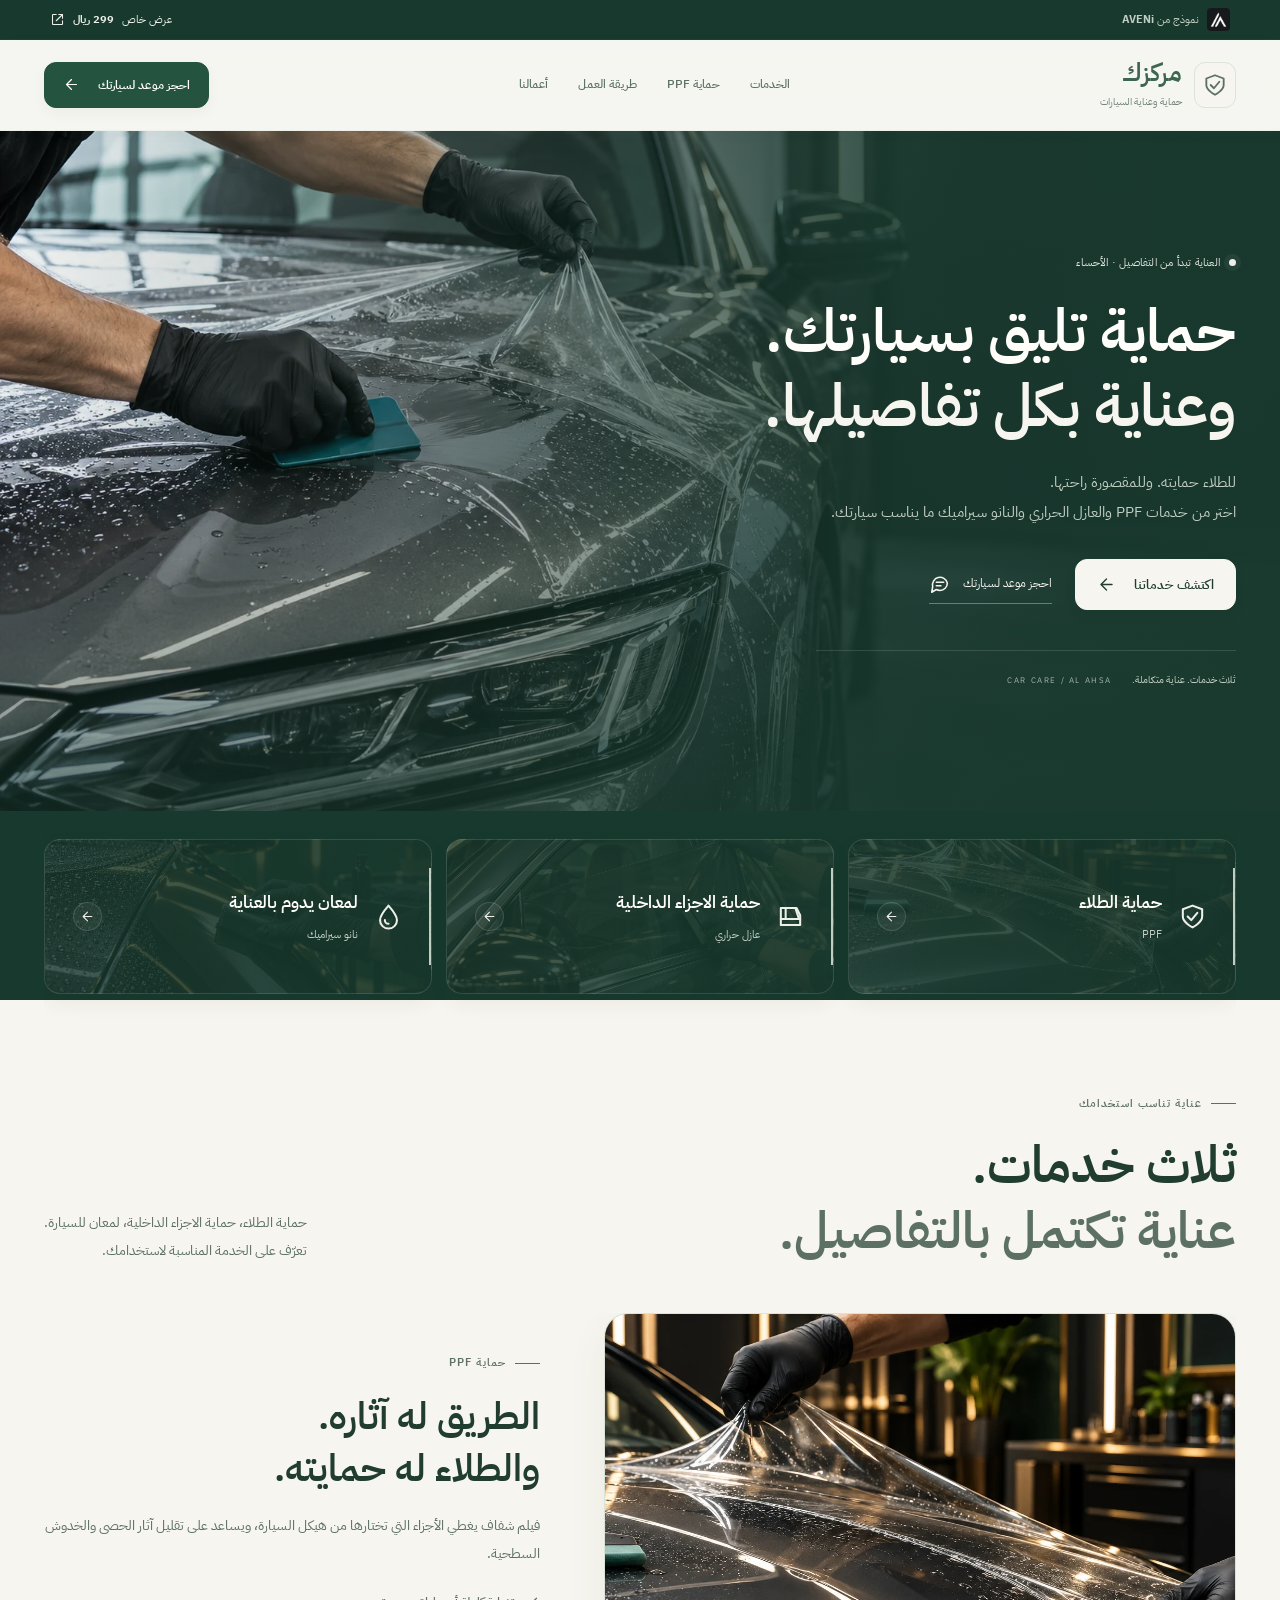
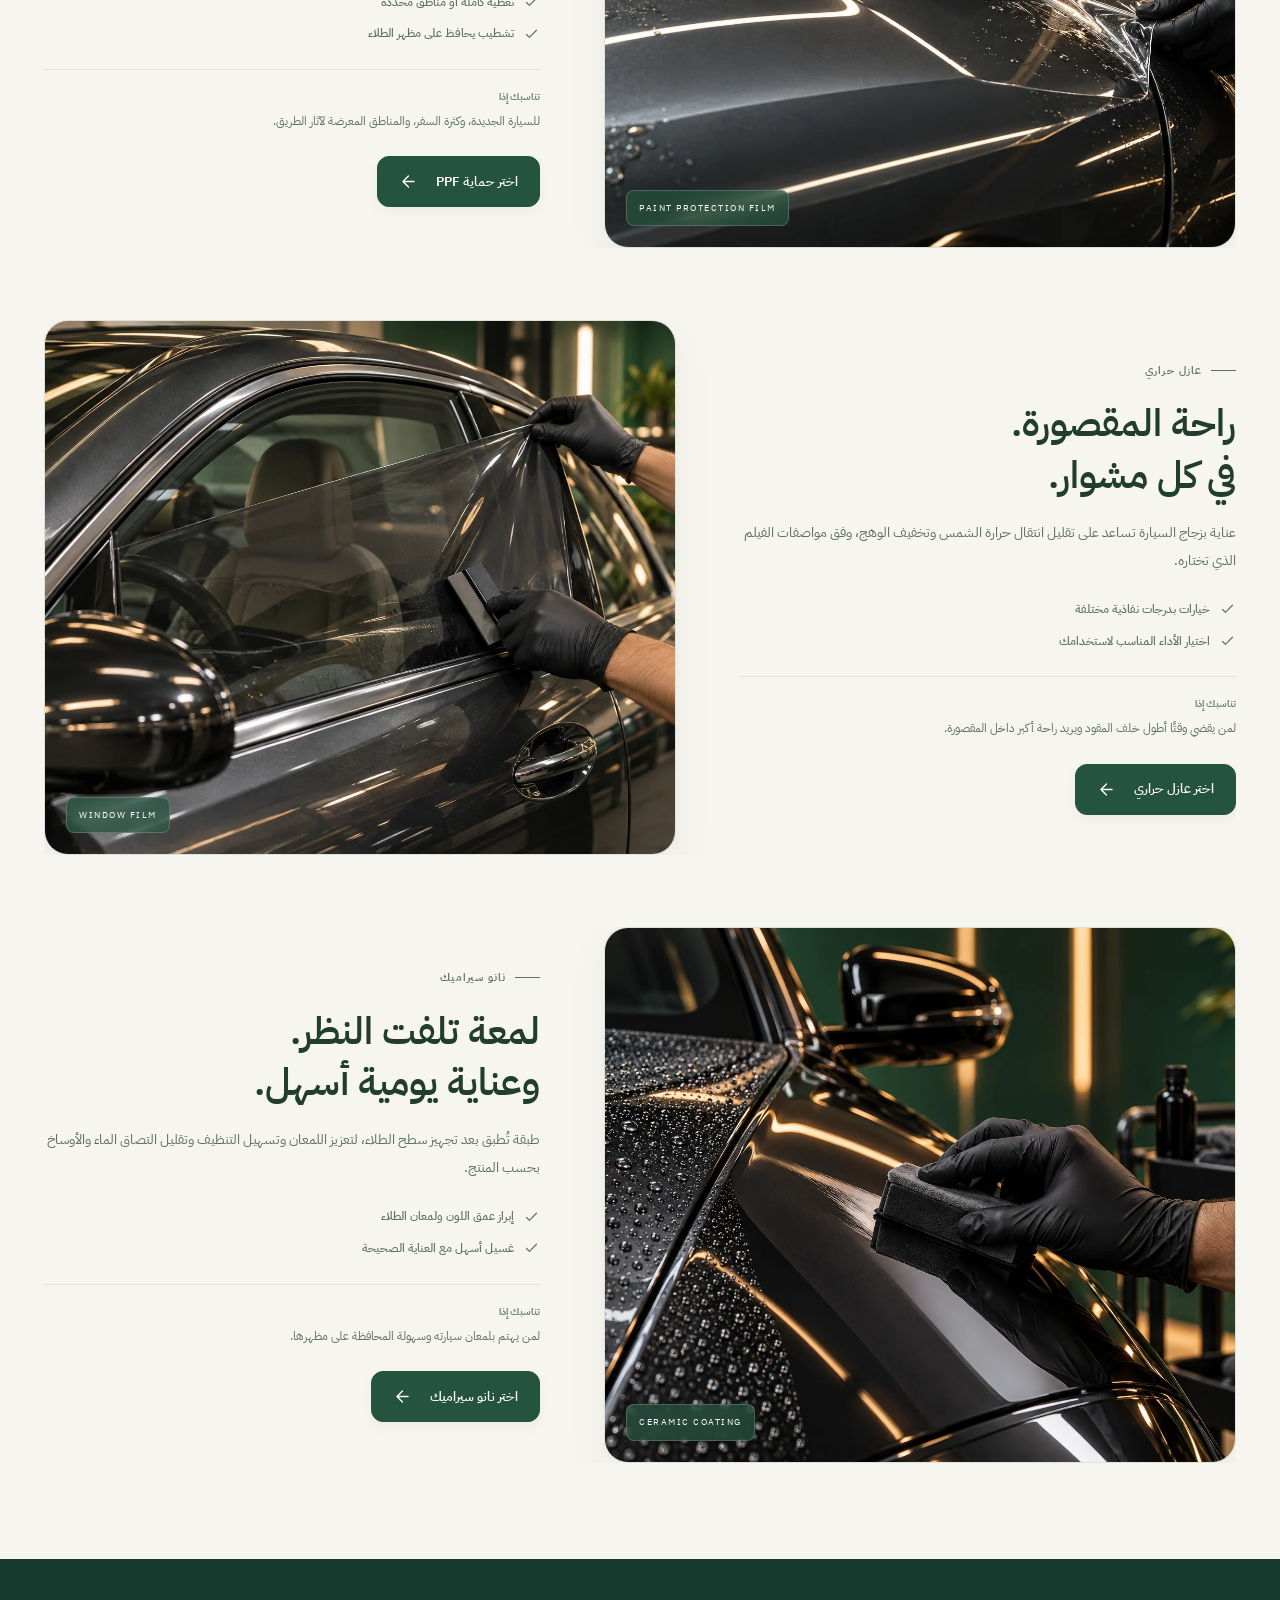
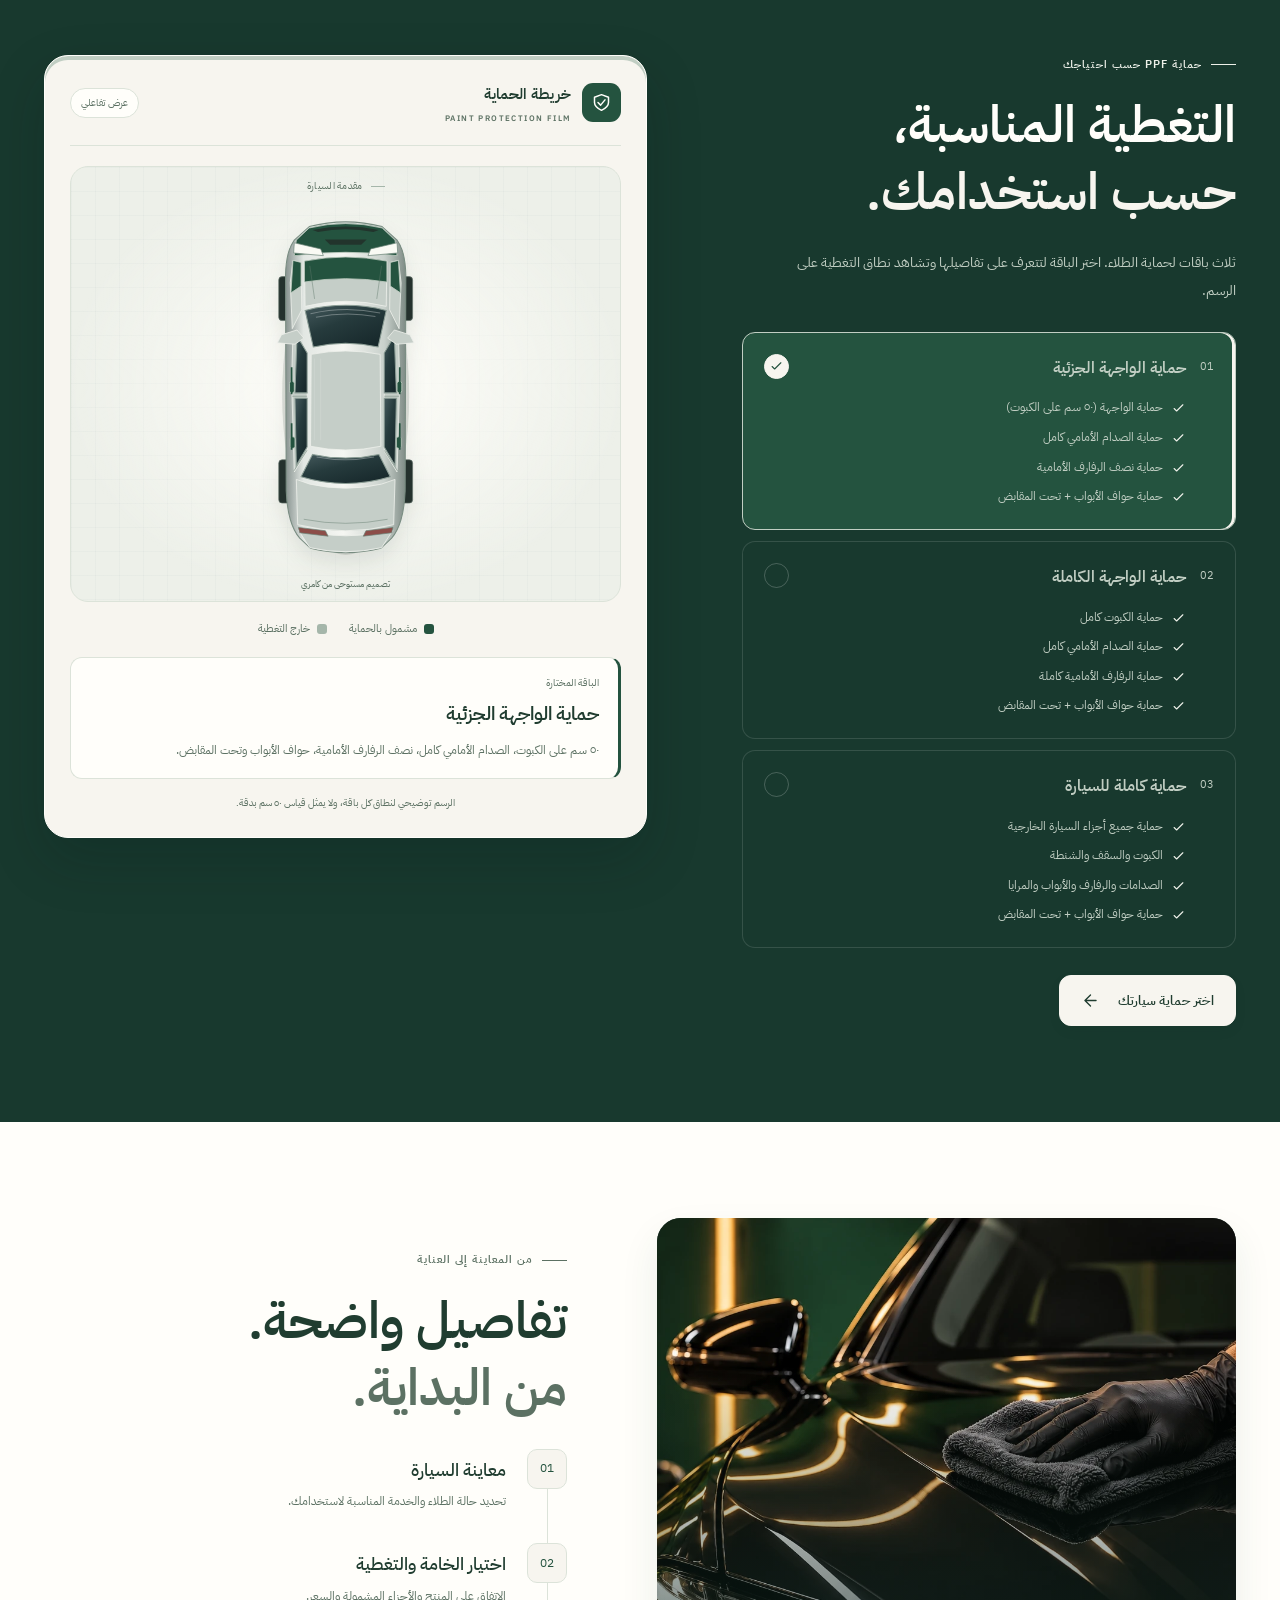
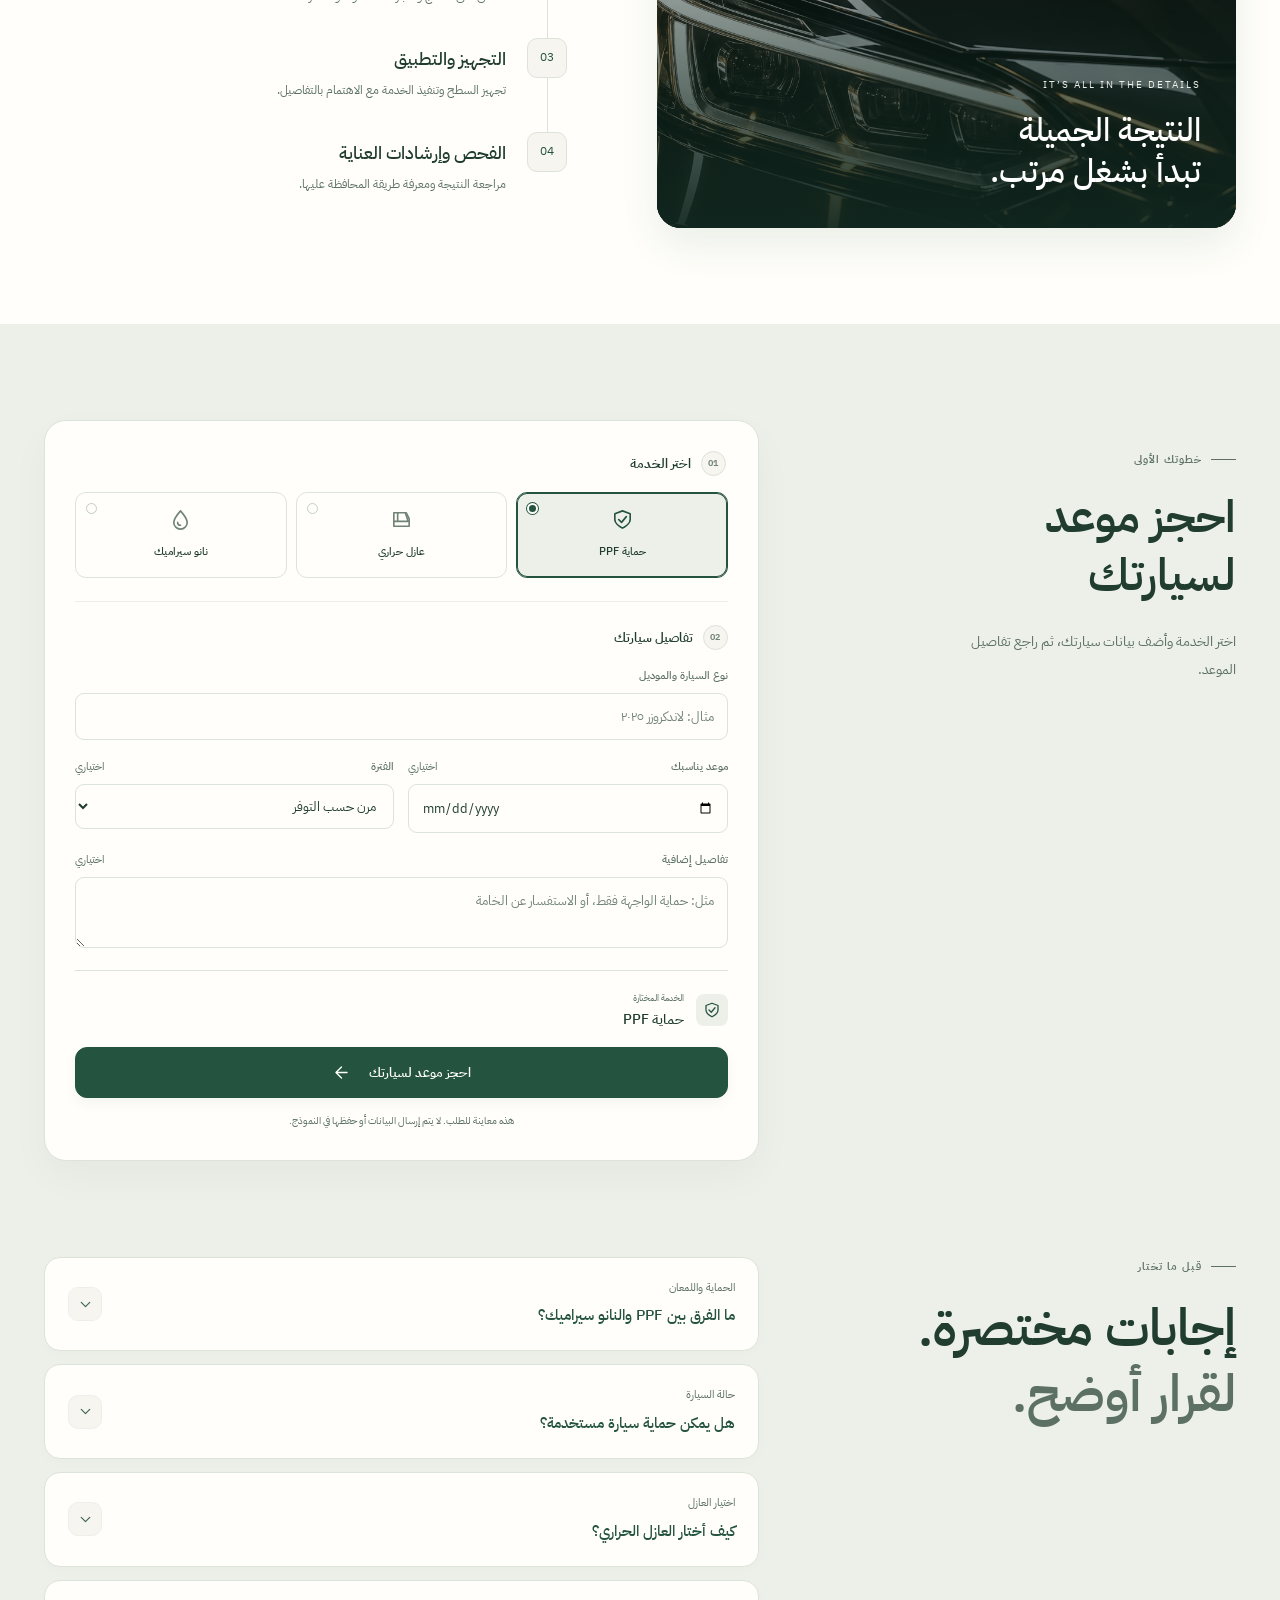
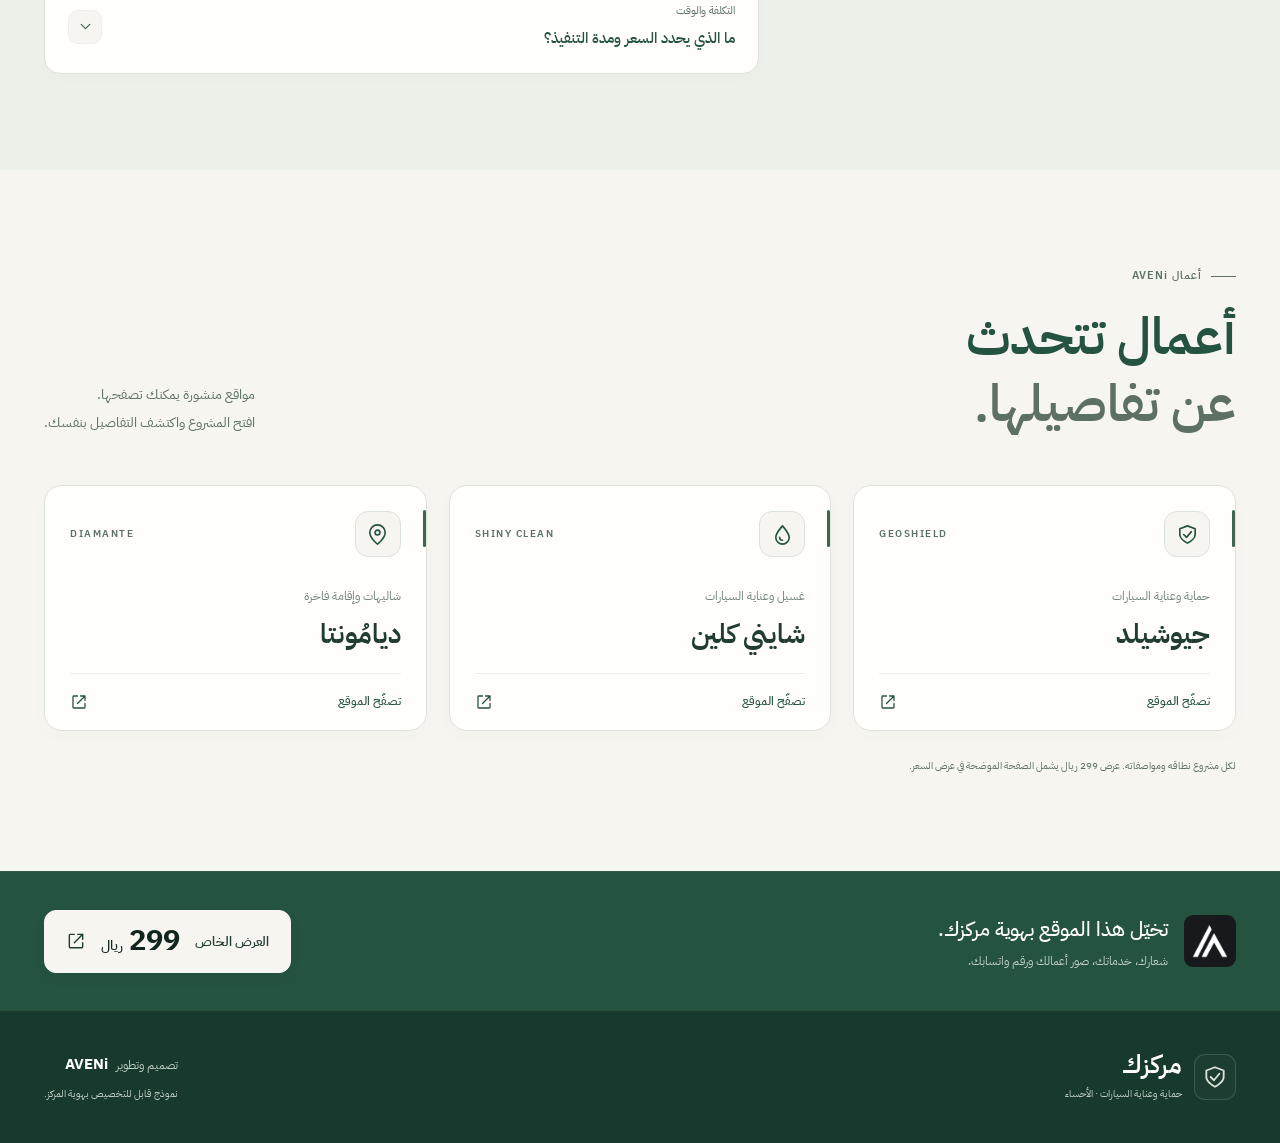
==== index.html @ 160978eb "Publish AVENi car care demo with purchase offer and WhatsApp contact" ====
<!doctype html><html lang="ar" dir="rtl"><head><meta charset="utf-8"><meta name="viewport" content="width=device-width,initial-scale=1"><meta name="theme-color" content="#24533f"><meta name="robots" content="noindex,nofollow"><meta name="description" content="حماية PPF والعازل الحراري والنانو سيراميك. نموذج من AVENi لمراكز العناية بالسيارات في الأحساء."><title>مركزك | حماية سيارتك، على أصولها</title><link rel="icon" href="assets/aveni-logo.png"><link rel="preconnect" href="https://fonts.googleapis.com"><link rel="preconnect" href="https://fonts.gstatic.com" crossorigin><link href="https://fonts.googleapis.com/css2?family=IBM+Plex+Sans+Arabic:wght@400;500;600;700&display=swap" rel="stylesheet"><link rel="stylesheet" href="assets/studio.css?v=24"></head><body><svg class="icon-sprite" aria-hidden="true" xmlns="http://www.w3.org/2000/svg"><defs><symbol id="icon-arrow" viewBox="0 0 24 24" fill="none" stroke="currentColor" stroke-width="1.7" stroke-linecap="round" stroke-linejoin="round"><path d="M19 12H5m7-7-7 7 7 7"/></symbol><symbol id="icon-external" viewBox="0 0 24 24" fill="none" stroke="currentColor" stroke-width="1.7" stroke-linecap="round" stroke-linejoin="round"><path d="M14 4h6v6m0-6L10 14"/><path d="M20 14v5a1 1 0 0 1-1 1H5a1 1 0 0 1-1-1V5a1 1 0 0 1 1-1h5"/></symbol><symbol id="icon-check" viewBox="0 0 24 24" fill="none" stroke="currentColor" stroke-width="1.7" stroke-linecap="round" stroke-linejoin="round"><path d="m5 12 4 4L19 6"/></symbol><symbol id="icon-shield" viewBox="0 0 24 24" fill="none" stroke="currentColor" stroke-width="1.7" stroke-linecap="round" stroke-linejoin="round"><path d="m12 3 8 3v6c0 5-8 9-8 9s-8-4-8-9V6l8-3Z"/><path d="m8 12 3 3 5-6"/></symbol><symbol id="icon-window" viewBox="0 0 24 24" fill="none" stroke="currentColor" stroke-width="1.7" stroke-linecap="round" stroke-linejoin="round"><path d="M4 5h13l3 6v8H4V5Z"/><path d="M4 14h16M8 5v9m8-9 3 9"/></symbol><symbol id="icon-drop" viewBox="0 0 24 24" fill="none" stroke="currentColor" stroke-width="1.7" stroke-linecap="round" stroke-linejoin="round"><path d="M12 3S5 11 5 15a7 7 0 0 0 14 0c0-4-7-12-7-12Z"/><path d="M9 15a3 3 0 0 0 3 3"/></symbol><symbol id="icon-pin" viewBox="0 0 24 24" fill="none" stroke="currentColor" stroke-width="1.7" stroke-linecap="round" stroke-linejoin="round"><path d="M20 10c0 6-8 12-8 12S4 16 4 10a8 8 0 1 1 16 0Z"/><circle cx="12" cy="10" r="2.5"/></symbol><symbol id="icon-close" viewBox="0 0 24 24" fill="none" stroke="currentColor" stroke-width="1.7" stroke-linecap="round" stroke-linejoin="round"><path d="m6 6 12 12M18 6 6 18"/></symbol><symbol id="icon-menu" viewBox="0 0 24 24" fill="none" stroke="currentColor" stroke-width="1.7" stroke-linecap="round" stroke-linejoin="round"><path d="M4 6h16M4 12h16M4 18h16"/></symbol><symbol id="icon-chat" viewBox="0 0 24 24" fill="none" stroke="currentColor" stroke-width="1.7" stroke-linecap="round" stroke-linejoin="round"><path d="M20 11a8 8 0 0 1-8 8 9 9 0 0 1-4-1l-5 3 1-6a8 8 0 1 1 16-4Z"/><path d="M8 10h8m-8 4h5"/></symbol><symbol id="icon-car" viewBox="0 0 24 24" fill="none" stroke="currentColor" stroke-width="1.7" stroke-linecap="round" stroke-linejoin="round"><path d="m4 10 2-6h12l2 6M3 10h18v8H3zM5 18v2m14-2v2M6 14h2m8 0h2"/></symbol><symbol id="icon-chevron" viewBox="0 0 24 24" fill="none" stroke="currentColor" stroke-width="1.7" stroke-linecap="round" stroke-linejoin="round"><path d="m6 9 6 6 6-6"/></symbol></defs></svg>
<a class="skip" href="#main">انتقل للمحتوى</a>
<div class="demo-bar"><a href="offer.html"><img src="assets/aveni-logo.png" width="23" height="23" alt="AVENi"><span>نموذج من <b dir="ltr">AVENi</b></span></a><a href="offer.html">عرض خاص <b>299 ريال</b> <svg class="icon" aria-hidden="true" focusable="false"><use href="#icon-external"></use></svg></a></div>
<header class="site-header"><div class="container nav"><a class="brand" href="#main"><span class="brand-symbol"><svg class="icon" aria-hidden="true" focusable="false"><use href="#icon-shield"></use></svg></span><span><b data-brand>مركزك</b><small>حماية وعناية السيارات</small></span></a><nav id="navigation" aria-label="التنقل الرئيسي"><a href="#services">الخدمات</a><a href="#coverage">حماية PPF</a><a href="#process">طريقة العمل</a><a href="#portfolio">أعمالنا</a></nav><div class="nav-actions"><a href="#booking" class="btn compact">احجز موعد لسيارتك <svg class="icon" aria-hidden="true" focusable="false"><use href="#icon-arrow"></use></svg></a><button class="menu" aria-expanded="false" aria-controls="navigation" aria-label="فتح القائمة"><svg class="icon" aria-hidden="true" focusable="false"><use href="#icon-menu"></use></svg></button></div></div></header>
<main id="main">
<section class="hero"><img src="assets/hero-v7.webp" width="1672" height="941" fetchpriority="high" alt="تركيب فيلم حماية PPF على مقدمة سيارة" class="hero-image"><div class="container hero-layout"><div class="hero-content"><p class="hero-kicker"><span></span> العناية تبدأ من التفاصيل · الأحساء</p><h1>حماية تليق بسيارتك.<br><span>وعناية بكل تفاصيلها.</span></h1><p>للطلاء حمايته. وللمقصورة راحتها.<br>اختر من خدمات PPF والعازل الحراري والنانو سيراميك ما يناسب سيارتك.</p><div class="hero-actions"><a class="btn" href="#services">اكتشف خدماتنا <svg class="icon" aria-hidden="true" focusable="false"><use href="#icon-arrow"></use></svg></a><a class="hero-text-link" href="#booking">احجز موعد لسيارتك <svg class="icon" aria-hidden="true" focusable="false"><use href="#icon-chat"></use></svg></a></div><div class="hero-bottom"><span>ثلاث خدمات. عناية متكاملة.</span><span dir="ltr">CAR CARE / AL AHSA</span></div></div></div></section>
<div class="service-dock container"><a href="#panel-ppf"><svg class="icon" aria-hidden="true" focusable="false"><use href="#icon-shield"></use></svg><span><b>حماية الطلاء</b><small>PPF</small></span><svg class="icon" aria-hidden="true" focusable="false"><use href="#icon-arrow"></use></svg></a><a href="#panel-tint"><svg class="icon" aria-hidden="true" focusable="false"><use href="#icon-window"></use></svg><span><b>حماية الاجزاء الداخلية</b><small>عازل حراري</small></span><svg class="icon" aria-hidden="true" focusable="false"><use href="#icon-arrow"></use></svg></a><a href="#panel-ceramic"><svg class="icon" aria-hidden="true" focusable="false"><use href="#icon-drop"></use></svg><span><b>لمعان يدوم بالعناية</b><small>نانو سيراميك</small></span><svg class="icon" aria-hidden="true" focusable="false"><use href="#icon-arrow"></use></svg></a></div>
<section class="services section" id="services"><div class="container"><div class="section-heading"><div><p class="label">عناية تناسب استخدامك</p><h2>ثلاث خدمات.<br><span>عناية تكتمل بالتفاصيل.</span></h2></div><p>حماية الطلاء، حماية الاجزاء الداخلية، لمعان للسيارة.<br>تعرّف على الخدمة المناسبة لاستخدامك.</p></div><div class="service-stage"><article class="service-panel" id="panel-ppf"><div class="service-photo"><img src="assets/ppf-v4.webp" width="1536" height="1024" alt="تركيب فيلم حماية شفاف على هيكل السيارة" loading="lazy"><span class="photo-label" dir="ltr">PAINT PROTECTION FILM</span></div><div class="service-info"><p class="label">حماية PPF</p><h3>الطريق له آثاره.<br>والطلاء له حمايته.</h3><p class="description">فيلم شفاف يغطي الأجزاء التي تختارها من هيكل السيارة، ويساعد على تقليل آثار الحصى والخدوش السطحية.</p><ul class="benefits"><li><svg class="icon" aria-hidden="true" focusable="false"><use href="#icon-check"></use></svg>تغطية كاملة أو مناطق محددة</li><li><svg class="icon" aria-hidden="true" focusable="false"><use href="#icon-check"></use></svg>تشطيب يحافظ على مظهر الطلاء</li></ul><div class="for-you"><span>تناسبك إذا</span><p>للسيارة الجديدة، وكثرة السفر، والمناطق المعرضة لآثار الطريق.</p></div><a href="#booking" class="btn dark" data-service="ppf">اختر حماية PPF <svg class="icon" aria-hidden="true" focusable="false"><use href="#icon-arrow"></use></svg></a></div></article><article class="service-panel" id="panel-tint"><div class="service-photo"><img src="assets/tint-v4.webp" width="1536" height="1024" alt="تركيب العازل الحراري على نافذة السيارة" loading="lazy"><span class="photo-label" dir="ltr">WINDOW FILM</span></div><div class="service-info"><p class="label">عازل حراري</p><h3>راحة المقصورة.<br>في كل مشوار.</h3><p class="description">عناية بزجاج السيارة تساعد على تقليل انتقال حرارة الشمس وتخفيف الوهج، وفق مواصفات الفيلم الذي تختاره.</p><ul class="benefits"><li><svg class="icon" aria-hidden="true" focusable="false"><use href="#icon-check"></use></svg>خيارات بدرجات نفاذية مختلفة</li><li><svg class="icon" aria-hidden="true" focusable="false"><use href="#icon-check"></use></svg>اختيار الأداء المناسب لاستخدامك</li></ul><div class="for-you"><span>تناسبك إذا</span><p>لمن يقضي وقتًا أطول خلف المقود ويريد راحة أكبر داخل المقصورة.</p></div><a href="#booking" class="btn dark" data-service="tint">اختر عازل حراري <svg class="icon" aria-hidden="true" focusable="false"><use href="#icon-arrow"></use></svg></a></div></article><article class="service-panel" id="panel-ceramic"><div class="service-photo"><img src="assets/ceramic-v4.webp" width="1536" height="1024" alt="تطبيق النانو سيراميك على طلاء السيارة" loading="lazy"><span class="photo-label" dir="ltr">CERAMIC COATING</span></div><div class="service-info"><p class="label">نانو سيراميك</p><h3>لمعة تلفت النظر.<br>وعناية يومية أسهل.</h3><p class="description">طبقة تُطبق بعد تجهيز سطح الطلاء، لتعزيز اللمعان وتسهيل التنظيف وتقليل التصاق الماء والأوساخ بحسب المنتج.</p><ul class="benefits"><li><svg class="icon" aria-hidden="true" focusable="false"><use href="#icon-check"></use></svg>إبراز عمق اللون ولمعان الطلاء</li><li><svg class="icon" aria-hidden="true" focusable="false"><use href="#icon-check"></use></svg>غسيل أسهل مع العناية الصحيحة</li></ul><div class="for-you"><span>تناسبك إذا</span><p>لمن يهتم بلمعان سيارته وسهولة المحافظة على مظهرها.</p></div><a href="#booking" class="btn dark" data-service="ceramic">اختر نانو سيراميك <svg class="icon" aria-hidden="true" focusable="false"><use href="#icon-arrow"></use></svg></a></div></article></div></div></section>
<section class="coverage section" id="coverage"><div class="container coverage-layout"><div><p class="label">حماية PPF حسب احتياجك</p><h2>التغطية المناسبة،<br><span>حسب استخدامك.</span></h2><p class="section-intro">ثلاث باقات لحماية الطلاء. اختر الباقة لتتعرف على تفاصيلها وتشاهد نطاق التغطية على الرسم.</p><div class="coverage-options" role="group" aria-label="باقات حماية الطلاء"><button type="button" data-coverage="partial" aria-pressed="true"><span class="package-number">01</span><span class="package-content"><b>حماية الواجهة الجزئية</b><span class="package-includes"><span><svg class="icon" aria-hidden="true"><use href="#icon-check"></use></svg>حماية الواجهة (٥٠ سم على الكبوت)</span><span><svg class="icon" aria-hidden="true"><use href="#icon-check"></use></svg>حماية الصدام الأمامي كامل</span><span><svg class="icon" aria-hidden="true"><use href="#icon-check"></use></svg>حماية نصف الرفارف الأمامية</span><span><svg class="icon" aria-hidden="true"><use href="#icon-check"></use></svg>حماية حواف الأبواب + تحت المقابض</span></span></span><span class="package-choice" aria-hidden="true"><svg class="icon" aria-hidden="true"><use href="#icon-check"></use></svg></span></button><button type="button" data-coverage="front" aria-pressed="false"><span class="package-number">02</span><span class="package-content"><b>حماية الواجهة الكاملة</b><span class="package-includes"><span><svg class="icon" aria-hidden="true"><use href="#icon-check"></use></svg>حماية الكبوت كامل</span><span><svg class="icon" aria-hidden="true"><use href="#icon-check"></use></svg>حماية الصدام الأمامي كامل</span><span><svg class="icon" aria-hidden="true"><use href="#icon-check"></use></svg>حماية الرفارف الأمامية كاملة</span><span><svg class="icon" aria-hidden="true"><use href="#icon-check"></use></svg>حماية حواف الأبواب + تحت المقابض</span></span></span><span class="package-choice" aria-hidden="true"><svg class="icon" aria-hidden="true"><use href="#icon-check"></use></svg></span></button><button type="button" data-coverage="full" aria-pressed="false"><span class="package-number">03</span><span class="package-content"><b>حماية كاملة للسيارة</b><span class="package-includes"><span><svg class="icon" aria-hidden="true"><use href="#icon-check"></use></svg>حماية جميع أجزاء السيارة الخارجية</span><span><svg class="icon" aria-hidden="true"><use href="#icon-check"></use></svg>الكبوت والسقف والشنطة</span><span><svg class="icon" aria-hidden="true"><use href="#icon-check"></use></svg>الصدامات والرفارف والأبواب والمرايا</span><span><svg class="icon" aria-hidden="true"><use href="#icon-check"></use></svg>حماية حواف الأبواب + تحت المقابض</span></span></span><span class="package-choice" aria-hidden="true"><svg class="icon" aria-hidden="true"><use href="#icon-check"></use></svg></span></button></div><a href="#booking" class="btn" data-service="ppf">اختر حماية سيارتك <svg class="icon" aria-hidden="true" focusable="false"><use href="#icon-arrow"></use></svg></a></div><div class="coverage-display"><div class="display-top"><span class="coverage-view-title"><svg class="icon" aria-hidden="true"><use href="#icon-shield"></use></svg><span>خريطة الحماية<small dir="ltr">PAINT PROTECTION FILM</small></span></span><span class="coverage-view-badge">عرض تفاعلي</span></div><div class="coverage-canvas"><span class="car-direction">مقدمة السيارة</span><span class="sedan-caption">تصميم مستوحى من كامري</span><svg id="coverageCar" data-mode="partial" class="car-diagram sedan-diagram" viewBox="0 0 280 540" role="img" aria-labelledby="diagramTitle"><title id="diagramTitle">رسم علوي مستوحى من تويوتا كامري يوضح باقات حماية السيارة</title><defs><linearGradient id="sedanMetal" x1="0" x2="1"><stop stop-color="#87928f"/><stop offset=".15" stop-color="#e2e7e3"/><stop offset=".48" stop-color="#f5f6f2"/><stop offset=".82" stop-color="#c9d1cc"/><stop offset="1" stop-color="#7e8b85"/></linearGradient><linearGradient id="sedanGlass" x1="0" y1="0" x2=".8" y2="1"><stop stop-color="#455a5d"/><stop offset=".45" stop-color="#263b3d"/><stop offset="1" stop-color="#17282b"/></linearGradient></defs>
<ellipse cx="140" cy="279" rx="94" ry="236" fill="#10271f" opacity=".12"/>
<g class="sedan-wheels" fill="#24312d" stroke="#607068" stroke-width="1"><rect x="41" y="103" width="17" height="65" rx="5"/><rect x="222" y="103" width="17" height="65" rx="5"/><rect x="41" y="374" width="17" height="64" rx="5"/><rect x="222" y="374" width="17" height="64" rx="5"/></g>
<path class="sedan-shell" d="M86 29Q140 15 194 29L216 49Q228 65 229 100L228 420Q226 469 208 490L192 505Q140 518 88 505L72 490Q54 469 52 420L51 100Q52 65 64 49Z" fill="url(#sedanMetal)" stroke="#788c81" stroke-width="1.5"/>
<path class="paint-zone zone-bumper" d="M86 31Q140 18 194 31L213 49 216 72Q140 62 64 72L67 49Z"/>
<path class="paint-zone zone-hood" d="M79 80Q140 68 201 80L200 147Q140 132 80 147Z"/>
<path class="paint-zone zone-fender" d="m62 79 12 3 1 70-14 28-3-68Z"/><path class="paint-zone zone-fender" d="m218 79-12 3-1 70 14 28 3-68Z"/>
<path class="paint-zone zone-partial" d="M79 80Q140 68 201 80L201 111Q140 101 79 111Z"/><path class="paint-zone zone-partial" d="m62 79 12 3v35l-15 10Z"/><path class="paint-zone zone-partial" d="m218 79-12 3v35l15 10Z"/>
<path class="paint-zone zone-all" d="M62 188 83 214v147l-19 31-4-133Z"/><path class="paint-zone zone-all" d="m218 188-21 26v147l19 31 4-133Z"/>
<path class="paint-zone zone-all" d="M89 218Q140 208 191 218L192 354Q140 365 88 354Z"/>
<path class="paint-zone zone-all" d="M67 403 87 410q53 12 106 0l20-7-2 67q-71 18-142 0Z"/>
<path class="paint-zone zone-all" d="M70 478q70 17 140 0l-17 26q-53 12-106 0Z"/>
<g class="sedan-glass" fill="url(#sedanGlass)" stroke="#8c9e96" stroke-width="1.5"><path d="M80 153Q140 138 200 153L188 207Q140 196 92 207Z"/><path d="m68 191 15 25v59H65Z"/><path d="m212 191-15 25v59h18Z"/><path d="M65 283h18v72l-16 27Z"/><path d="M215 283h-18v72l16 27Z"/><path d="M91 366q49 11 98 0l17 33q-66 20-132 0Z"/></g>
<g fill="none" stroke="#ffffff" stroke-opacity=".3" stroke-width="1.5"><path d="M88 158q52-12 103-1M96 163q45-9 88-1M97 370q42 8 85 0"/><path d="M94 224v121M103 224v121" stroke-opacity=".13"/></g>
<path class="paint-zone zone-all" d="m68 182-23 7-6 12 26 2 13-9Z"/><path class="paint-zone zone-all" d="m212 182 23 7 6 12-26 2-13-9Z"/>
<g class="sedan-panel-lines" fill="none" stroke="#61796b" stroke-width="1" opacity=".65"><path d="M87 87 94 136M193 87l-7 49M61 280h22m114 0h22M63 391l20-31m134 31-20-31M78 462q62 12 124 0"/></g>
<g class="sedan-lamps" stroke="#688276" stroke-width="1"><path d="m64 53 39 9 4 10-44-4Z" fill="#f9faf4"/><path d="m216 53-39 9-4 10 44-4Z" fill="#f9faf4"/><path d="m70 474 40 5 4 8-42-5Z" fill="#8c4d48"/><path d="m210 474-40 5-4 8 42-5Z" fill="#8c4d48"/></g>
<g class="sedan-grille" fill="#22342c"><path d="m109 48 62 0-8 8h-46Z"/><path d="M91 34q49-10 98 0l-8 3q-41-8-82 0Z"/></g>
<g class="sedan-handle-detail"><rect class="paint-zone zone-handles" x="57" y="258" width="7" height="17" rx="3"/><rect class="paint-zone zone-handles" x="216" y="258" width="7" height="17" rx="3"/><rect class="paint-zone zone-handles" x="58" y="340" width="7" height="17" rx="3"/><rect class="paint-zone zone-handles" x="215" y="340" width="7" height="17" rx="3"/></g>
<path class="door-edge" d="M60 237v40m0 43v39m160-122v40m0 43v39" fill="none" stroke-width="2.5"/>
</svg></div><div class="coverage-legend"><span><i class="legend-covered"></i>مشمول بالحماية</span><span><i class="legend-uncovered"></i>خارج التغطية</span></div><div class="coverage-caption" aria-live="polite"><span class="coverage-caption-label">الباقة المختارة</span><b id="coverageTitle">حماية الواجهة الجزئية</b><p id="coverageText">٥٠ سم على الكبوت، الصدام الأمامي كامل، نصف الرفارف الأمامية، حواف الأبواب وتحت المقابض.</p></div><small>الرسم توضيحي لنطاق كل باقة، ولا يمثل قياس ٥٠ سم بدقة.</small></div></div></section>
<section class="process section" id="process"><div class="container process-layout"><div class="process-visual"><img src="assets/final-detail-v23.webp" alt="اللمسات النهائية للعناية بطلاء سيارة سوداء" width="1536" height="1024" loading="lazy"><div><span dir="ltr">IT’S ALL IN THE DETAILS</span><p>النتيجة الجميلة<br>تبدأ بشغل مرتب.</p></div></div><div class="process-content"><p class="label">من المعاينة إلى العناية</p><h2>تفاصيل واضحة.<br><span>من البداية.</span></h2><div class="timeline"><article><span>01</span><div><h3>معاينة السيارة</h3><p>تحديد حالة الطلاء والخدمة المناسبة لاستخدامك.</p></div></article><article><span>02</span><div><h3>اختيار الخامة والتغطية</h3><p>الاتفاق على المنتج والأجزاء المشمولة والسعر.</p></div></article><article><span>03</span><div><h3>التجهيز والتطبيق</h3><p>تجهيز السطح وتنفيذ الخدمة مع الاهتمام بالتفاصيل.</p></div></article><article><span>04</span><div><h3>الفحص وإرشادات العناية</h3><p>مراجعة النتيجة ومعرفة طريقة المحافظة عليها.</p></div></article></div></div></div></section>
<section id="booking" class="booking section"><div class="container"><div class="booking-heading"><p class="label">خطوتك الأولى</p><h2>احجز موعد لسيارتك</h2><p>اختر الخدمة وأضف بيانات سيارتك، ثم راجع تفاصيل الموعد.</p></div><form id="bookingForm"><fieldset class="booking-services"><legend><span>01</span> اختر الخدمة</legend><div class="booking-choices"><label class="service-choice"><input type="radio" name="service" value="ppf" checked><span><svg class="icon" aria-hidden="true" focusable="false"><use href="#icon-shield"></use></svg><b>حماية PPF</b><i aria-hidden="true"></i></span></label><label class="service-choice"><input type="radio" name="service" value="tint" ><span><svg class="icon" aria-hidden="true" focusable="false"><use href="#icon-window"></use></svg><b>عازل حراري</b><i aria-hidden="true"></i></span></label><label class="service-choice"><input type="radio" name="service" value="ceramic" ><span><svg class="icon" aria-hidden="true" focusable="false"><use href="#icon-drop"></use></svg><b>نانو سيراميك</b><i aria-hidden="true"></i></span></label></div></fieldset><div class="booking-lower"><div class="booking-fields"><p class="field-section"><span>02</span> تفاصيل سيارتك</p><label for="vehicle">نوع السيارة والموديل</label><input id="vehicle" name="vehicle" maxlength="80" placeholder="مثال: لاندكروزر ٢٠٢٥" required autocomplete="off"><div class="field-row"><div><label for="date">موعد يناسبك <small>اختياري</small></label><input id="date" name="date" type="date"></div><div><label for="time">الفترة <small>اختياري</small></label><select id="time" name="time"><option value="">مرن حسب التوفر</option><option>صباحًا</option><option>عصرًا</option><option>مساءً</option></select></div></div><label for="priority">تفاصيل إضافية <small>اختياري</small></label><textarea id="priority" name="priority" maxlength="300" rows="2" placeholder="مثل: حماية الواجهة فقط، أو الاستفسار عن الخامة"></textarea></div><aside class="request-summary"><p class="label">طلبك باختصار</p><div class="summary-service"><span id="selectedIcon"><svg class="icon" aria-hidden="true" focusable="false"><use href="#icon-shield"></use></svg></span><div><small>الخدمة المختارة</small><h3 id="selectedName">حماية PPF</h3></div></div><p>الخطوة التالية: مراجعة تفاصيل طلبك، ثم الاتفاق مع المركز على السعر والتوفر.</p><button type="submit" class="btn full">احجز موعد لسيارتك <svg class="icon" aria-hidden="true" focusable="false"><use href="#icon-arrow"></use></svg></button><span class="demo-note">هذه معاينة للطلب. لا يتم إرسال البيانات أو حفظها في النموذج.</span></aside></div></form></div></section>
<section class="faq section"><div class="container faq-layout"><div><p class="label">قبل ما تختار</p><h2>إجابات مختصرة.<br><span>لقرار أوضح.</span></h2></div><div class="faq-list"><details><summary><div class="faq-question"><small>الحماية واللمعان</small><strong>ما الفرق بين PPF والنانو سيراميك؟</strong></div><span class="faq-toggle"><svg class="icon" aria-hidden="true" focusable="false"><use href="#icon-chevron"></use></svg></span></summary><p>PPF فيلم يساعد على تقليل آثار الحصى والخدوش السطحية على الأجزاء المغطاة. النانو سيراميك يركز على اللمعان وسهولة التنظيف، ولا يحل محل فيلم الحماية.</p></details><details><summary><div class="faq-question"><small>حالة السيارة</small><strong>هل يمكن حماية سيارة مستخدمة؟</strong></div><span class="faq-toggle"><svg class="icon" aria-hidden="true" focusable="false"><use href="#icon-chevron"></use></svg></span></summary><p>نعم، بعد معاينة حالة الطلاء. قد يحتاج السطح إلى تجهيز أو معالجة قبل التركيب؛ لذلك تُحدد الخطوات المناسبة بعد المعاينة.</p></details><details><summary><div class="faq-question"><small>اختيار العازل</small><strong>كيف أختار العازل الحراري؟</strong></div><span class="faq-toggle"><svg class="icon" aria-hidden="true" focusable="false"><use href="#icon-chevron"></use></svg></span></summary><p>راجع بيانات أداء الفيلم ونفاذية الضوء. درجة اللون وحدها لا تحدد العزل، ويُراجع مع المركز الخيار الملائم قبل التركيب.</p></details><details><summary><div class="faq-question"><small>التكلفة والوقت</small><strong>ما الذي يحدد السعر ومدة التنفيذ؟</strong></div><span class="faq-toggle"><svg class="icon" aria-hidden="true" focusable="false"><use href="#icon-chevron"></use></svg></span></summary><p>نوع السيارة وحالة الطلاء والخامة ونطاق التغطية. تُوضح هذه التفاصيل مع المركز قبل الاتفاق، ويُؤكد الموعد بعد مراجعة التوفر.</p></details></div></div></section>
<section id="portfolio" class="portfolio section"><div class="container"><div class="section-heading"><div><p class="label">أعمال AVENi</p><h2>أعمال تتحدث<br><span>عن تفاصيلها.</span></h2></div><p>مواقع منشورة يمكنك تصفحها.<br>افتح المشروع واكتشف التفاصيل بنفسك.</p></div><div class="project-grid"><a class="project project-text" href="https://aveni-cmd.github.io/geoshield/" target="_blank" rel="noopener noreferrer"><div class="project-top"><span class="project-emblem"><svg class="icon" aria-hidden="true" focusable="false"><use href="#icon-shield"></use></svg></span><span class="project-wordmark" dir="ltr">GEOSHIELD</span></div><div class="project-caption"><div><small>حماية وعناية السيارات</small><h3>جيوشيلد</h3></div><span>تصفّح الموقع <svg class="icon" aria-hidden="true" focusable="false"><use href="#icon-external"></use></svg></span></div></a><a class="project project-text" href="https://aveni-cmd.github.io/shiny-clean/" target="_blank" rel="noopener noreferrer"><div class="project-top"><span class="project-emblem"><svg class="icon" aria-hidden="true" focusable="false"><use href="#icon-drop"></use></svg></span><span class="project-wordmark" dir="ltr">SHINY CLEAN</span></div><div class="project-caption"><div><small>غسيل وعناية السيارات</small><h3>شايني كلين</h3></div><span>تصفّح الموقع <svg class="icon" aria-hidden="true" focusable="false"><use href="#icon-external"></use></svg></span></div></a><a class="project project-text" href="https://aveni-cmd.github.io/Diamante/" target="_blank" rel="noopener noreferrer"><div class="project-top"><span class="project-emblem"><svg class="icon" aria-hidden="true" focusable="false"><use href="#icon-pin"></use></svg></span><span class="project-wordmark" dir="ltr">DIAMANTE</span></div><div class="project-caption"><div><small>شاليهات وإقامة فاخرة</small><h3>ديامُونتا</h3></div><span>تصفّح الموقع <svg class="icon" aria-hidden="true" focusable="false"><use href="#icon-external"></use></svg></span></div></a></div><p class="footnote">لكل مشروع نطاقه ومواصفاته. عرض 299 ريال يشمل الصفحة الموضحة في عرض السعر.</p></div></section>
<section class="aveni-banner"><div class="container"><div class="aveni-sign"><img src="assets/aveni-logo.png" alt="AVENi" width="52" height="52"><div><p>تخيّل هذا الموقع بهوية مركزك.</p><span>شعارك، خدماتك، صور أعمالك ورقم واتسابك.</span></div></div><a class="btn" href="offer.html"><span>العرض الخاص</span><span class="offer-button-price"><strong dir="ltr">299</strong><span>ريال</span></span> <svg class="icon" aria-hidden="true" focusable="false"><use href="#icon-external"></use></svg></a></div></section>
</main><footer><div class="container"><div class="brand"><span class="brand-symbol"><svg class="icon" aria-hidden="true" focusable="false"><use href="#icon-shield"></use></svg></span><span><b data-brand>مركزك</b><small>حماية وعناية السيارات · الأحساء</small></span></div><p>تصميم وتطوير <a href="offer.html" dir="ltr">AVENi</a><small>نموذج قابل للتخصيص بهوية المركز.</small></p></div></footer>
<a class="mobile-cta" href="#booking"><span><svg class="icon" aria-hidden="true" focusable="false"><use href="#icon-car"></use></svg> عناية تناسب سيارتك</span><b>احجز موعد لسيارتك <svg class="icon" aria-hidden="true" focusable="false"><use href="#icon-arrow"></use></svg></b></a>
<dialog id="messageDialog" aria-labelledby="dialogTitle"><button type="button" class="dialog-close" aria-label="إغلاق"><svg class="icon" aria-hidden="true" focusable="false"><use href="#icon-close"></use></svg></button><p class="label">طلبك جاهز للمراجعة</p><h2 id="dialogTitle">كل التفاصيل،<br><span>في رسالة واحدة.</span></h2><p class="dialog-note">معاينة تجريبية. لم يُرسل طلبك إلى أي مركز.</p><pre id="messagePreview"></pre><button type="button" id="copyRequest" class="btn full">نسخ الطلب <svg class="icon" aria-hidden="true" focusable="false"><use href="#icon-check"></use></svg></button><p id="copyStatus" role="status"></p></dialog><script src="assets/studio.js?v=26" defer></script></body></html>
---- assets/studio.css ----
:root{--ink:#10271f;--dark:#10271f;--surface:#18392e;--accent:#3e654f;--accent-light:#c1cec3;--paper:#f7f5ef;--muted:#5c7163;--line:#edf0e9;--radius:18px}
*{box-sizing:border-box}html{scroll-behavior:smooth;scroll-padding-top:105px}body{margin:0;background:var(--paper);color:var(--ink);font-family:'Tajawal',Arial,sans-serif;line-height:1.7}h1,h2,h3,p{margin:0}h1,h2,h3{line-height:1.2}h1{font-size:clamp(58px,6.5vw,88px);font-weight:800}h2{font-size:clamp(34px,4vw,52px);font-weight:800}h2>span{color:#708375}h3{font-size:28px;font-weight:800}a{color:inherit;text-decoration:none}button,input,textarea,select{font:inherit}button,a,input,select,textarea,summary{touch-action:manipulation}button,summary{cursor:pointer}button{color:inherit}img{display:block;max-width:100%}button:focus-visible,a:focus-visible,input:focus-visible,select:focus-visible,textarea:focus-visible,summary:focus-visible,[tabindex]:focus-visible{outline:3px solid #5c7163;outline-offset:4px}[hidden]{display:none!important}.container{width:min(1180px,calc(100% - 80px));margin-inline:auto}.section{padding-block:100px}.icon{width:22px;height:22px;flex-shrink:0;display:inline-block;vertical-align:middle}.icon-sprite{position:absolute;width:0;height:0;overflow:hidden}.label{font-size:13px;font-weight:700;letter-spacing:.2px;color:var(--accent);margin-bottom:15px;display:flex;align-items:center;gap:9px}.label:before{content:'';display:inline-block;width:18px;height:2px;background:currentColor}.btn{display:inline-flex;align-items:center;justify-content:center;gap:24px;background:var(--accent);border:1px solid var(--accent);color:white;padding:14px 19px;min-height:54px;border-radius:9px;font-size:16px;font-weight:700;line-height:1.2;transition:background .2s,transform .2s,box-shadow .2s}.btn>.icon{padding:5px;background:#fffefa24;border-radius:50%;width:29px;height:29px}.btn:hover{background:#3e654f;border-color:#3e654f;transform:translateY(-2px);box-shadow:0 8px 22px #5c716332}.btn.dark{background:var(--ink);border-color:var(--ink)}.btn.dark:hover{background:#3e654f}.btn.full{width:100%}.btn.compact{min-height:46px;padding:9px 13px;gap:18px;font-size:14px}.btn.compact>.icon{width:27px;height:27px}.skip{position:fixed;top:10px;left:10px;padding:12px;background:white;z-index:100;transform:translateY(-200%)}.skip:focus{transform:none}
/* Navigation and opening */
.demo-bar{display:flex;justify-content:space-between;align-items:center;padding:7px max(40px,calc((100% - 1180px)/2));font-size:11px;background:#10271f;color:#dce3d9;border-bottom:1px solid #fffefa0a;gap:15px}.demo-bar a{display:flex;align-items:center;gap:8px}.demo-bar a:last-child{color:#edf0e9}.demo-bar a:last-child>b{color:#c1cec3}.demo-bar .icon{width:15px;height:15px}.demo-bar img{border-radius:4px}.site-header{position:sticky;top:0;background:#10271ff2;color:white;backdrop-filter:blur(18px);z-index:30;border-bottom:1px solid #fffefa12}.nav{display:flex;justify-content:space-between;align-items:center;gap:25px;padding-block:18px}.brand{display:flex;align-items:center;gap:12px}.brand-symbol{display:grid;place-items:center;width:44px;height:46px;border:1px solid #a5b6aa55;border-radius:11px;background:linear-gradient(145deg,#a5b6aa20,#a5b6aa05);color:#c1cec3}.brand-symbol>.icon{width:26px;height:26px}.brand b{display:block;font-size:25px;line-height:1.15;font-weight:800}.brand small{display:block;font-size:10px;color:#a5b6aa;margin-top:5px}.site-header nav{display:flex;gap:30px;font-size:14px;font-weight:500;color:#dce3d9}.site-header nav a:hover{color:white}.nav-actions{display:flex;align-items:center;gap:9px}.menu{display:none;width:42px;height:42px;border:1px solid #fffefa25;background:#fffefa0c;border-radius:9px;align-items:center;justify-content:center}.hero{position:relative;background:#10271f;color:white;min-height:650px;isolation:isolate;overflow:hidden}.hero:after{content:'';position:absolute;inset:0;z-index:-1;background:linear-gradient(270deg,#10271f 0%,#10271fed 30%,#10271f40 69%,#10271f05 100%),linear-gradient(0deg,#10271fb3,transparent 45%)}.hero-image{position:absolute;inset:0;width:100%;height:100%;object-fit:cover;object-position:42% center;z-index:-2}.hero-layout{min-height:650px;display:flex;align-items:center;padding-block:65px}.hero-content{width:630px;max-width:65%}.hero-kicker{font-size:12px;color:#dce3d9;margin-bottom:22px;display:flex;align-items:center;gap:9px}.hero-kicker>span{width:7px;height:7px;background:#a5b6aa;border-radius:50%;box-shadow:0 0 0 5px #a5b6aa15}.hero h1>span{color:#c1cec3}.hero-content>p:not(.hero-kicker){font-size:17px;color:#c1cec3;line-height:1.9;max-width:430px;margin-top:23px}.hero-actions{display:flex;gap:27px;align-items:center;margin-top:32px}.hero-text-link{display:flex;align-items:center;gap:12px;font-size:15px;border-bottom:1px solid #fffefa55;padding-block:8px}.hero-text-link .icon{color:#c1cec3}.hero-bottom{display:flex;align-items:center;gap:20px;margin-top:40px;padding-top:20px;border-top:1px solid #fffefa25;max-width:420px;font-size:12px;color:#c1cec3}.hero-bottom>span:last-child{font-size:9px;letter-spacing:1.6px;color:#a5b6aa}.hero-stamp{position:absolute;bottom:60px;left:5%;display:flex;align-items:center;gap:15px;color:white;padding:15px 20px;border:1px solid #fffefa40;border-radius:12px;background:#10271f66;backdrop-filter:blur(10px)}.hero-stamp>span{font-size:32px;letter-spacing:2px;font-weight:500;border-left:1px solid #fffefa40;padding-left:15px;line-height:1}.hero-stamp small{font-size:12px;line-height:1.6}.service-dock{display:grid;grid-template-columns:repeat(3,1fr);background:white;border:1px solid var(--line);border-radius:14px;margin-top:-1px;box-shadow:0 14px 30px #18392e0c;position:relative;overflow:hidden}.service-dock>a{display:flex;align-items:center;gap:15px;padding:23px 27px;transition:background .2s}.service-dock>a:hover{background:#f7f5ef}.service-dock>a+a{border-right:1px solid var(--line)}.service-dock>a>.icon:first-child{width:26px;height:26px;color:var(--accent)}.service-dock>a>.icon:last-child{margin-inline-start:auto;background:#f7f5ef;border-radius:50%;padding:6px;width:29px;height:29px;color:#3e654f}.service-dock b{display:block;font-size:16px;font-weight:700}.service-dock small{display:block;color:var(--muted);font-size:11px;margin-top:2px}
/* One purposeful service showcase */
.section-heading{display:flex;align-items:flex-end;justify-content:space-between;gap:45px;margin-bottom:40px}.section-heading>p{font-size:15px;color:var(--muted);max-width:350px;line-height:1.9}.service-tabs{display:grid;grid-template-columns:repeat(3,1fr);gap:10px;margin-bottom:22px}.service-tab{display:flex;align-items:center;gap:12px;padding:19px 23px;border:1px solid #edf0e9;background:white;border-radius:11px;font-size:17px;font-weight:700;transition:all .2s}.service-tab>.icon{color:#708375;width:25px;height:25px}.tab-num{margin-inline-start:auto;color:#a5b6aa;font-size:12px;font-weight:500}.service-tab[aria-selected=true]{background:#10271f;color:#fffefa;border-color:#10271f;box-shadow:0 6px 15px #18392e20}.service-tab[aria-selected=true]>.icon,.service-tab[aria-selected=true] .tab-num{color:#c1cec3}.service-panel{display:grid;grid-template-columns:1.05fr 1fr;background:#fffefa;border:1px solid #edf0e9;border-radius:20px;overflow:hidden;box-shadow:0 22px 50px #18392e0a;min-height:530px}.service-photo{position:relative;min-height:100%;background:#10271f;overflow:hidden}.service-photo>img{height:100%;width:100%;object-fit:cover;position:absolute;inset:0}.photo-label{position:absolute;left:25px;bottom:23px;padding:9px 14px;background:#10271fba;border:1px solid #fffefa30;color:#fffefa;font-size:10px;letter-spacing:1.5px;border-radius:6px;backdrop-filter:blur(8px)}.service-info{padding:44px 44px 38px}.service-info h3{font-size:34px;line-height:1.35}.service-info .description{color:#5c7163;font-size:15px;line-height:1.9;margin-top:17px}.benefits{list-style:none;padding:0;margin:22px 0;font-size:14px;font-weight:500}.benefits li{display:flex;align-items:center;gap:9px;margin-bottom:10px}.benefits .icon{color:#5c7163;width:18px;height:18px}.for-you{border-top:1px solid var(--line);padding-top:18px;margin-bottom:25px}.for-you>span{display:block;font-size:11px;color:#708375;font-weight:700;margin-bottom:5px}.for-you>p{font-size:13px;color:#5c7163;line-height:1.8}
/* Coverage configurator */
.coverage{background:#10271f;color:#fffefa}.coverage .label{color:#c1cec3}.coverage h2>span{color:#a5b6aa}.coverage-layout{display:grid;grid-template-columns:1fr 1fr;gap:95px;align-items:center}.section-intro{font-size:15px;color:#c1cec3;max-width:440px;margin-top:23px;line-height:1.9}.coverage-options{display:grid;gap:10px;margin:27px 0}.coverage-options button{display:flex;align-items:center;gap:16px;text-align:right;padding:18px 20px;border:1px solid #fffefa1c;background:#18392e;color:white;border-radius:11px}.coverage-options button>span{font-size:12px;color:#a5b6aa}.coverage-options b{display:block;font-size:16px;font-weight:700}.coverage-options small{display:block;font-size:12px;color:#a5b6aa;margin-top:4px}.coverage-options button>.icon{margin-inline-start:auto;width:28px;height:28px;padding:5px;border-radius:50%;background:#fffefa0a;color:#a5b6aa}.coverage-options button[aria-pressed=true]{border-color:#a5b6aa;background:#18392e}.coverage-options button[aria-pressed=true]>.icon{background:#708375;color:#fffefa}.coverage-display{border:1px solid #fffefa1a;border-radius:22px;padding:24px 28px 22px;background:radial-gradient(ellipse at 50% 44%,#3e654f33,transparent 65%),#18392e;text-align:center}.display-top{display:flex;align-items:center;justify-content:space-between;color:#a5b6aa;font-size:10px;letter-spacing:1.6px;border-bottom:1px solid #fffefa0f;padding-bottom:15px}.display-dot{width:6px;height:6px;border-radius:50%;background:#a5b6aa}.car-diagram{display:block;height:360px;width:100%;margin-block:20px}.paint-zone{fill:#3e654f;stroke:#708375;stroke-width:1.1;transition:fill .25s}.car-diagram[data-mode=front] .zone-front,.car-diagram[data-mode=front] .zone-selected,.car-diagram[data-mode=selected] .zone-selected,.car-diagram[data-mode=full] .paint-zone{fill:#a5b6aa;stroke:#dce3d9}.coverage-caption{border-top:1px solid #fffefa15;padding-top:18px}.coverage-caption b{font-size:18px}.coverage-caption p{font-size:12px;color:#c1cec3;margin:6px auto 10px;min-height:40px;max-width:330px}.coverage-display>small{font-size:10px;color:#708375}
/* Process and booking */
.process{background:#fffefa}.process-layout{display:grid;grid-template-columns:1fr 1fr;gap:85px;align-items:center}.process-visual{position:relative;min-height:590px;border-radius:20px;overflow:hidden;background:#10271f;isolation:isolate}.process-visual>img{position:absolute;inset:0;width:100%;height:100%;object-fit:cover;z-index:-2}.process-visual:after{content:'';position:absolute;inset:0;background:linear-gradient(0deg,#10271ff5,transparent 70%);z-index:-1}.process-visual>div{position:absolute;bottom:35px;right:35px;left:25px;color:white}.process-visual span{font-size:10px;letter-spacing:2px;color:#c1cec3}.process-visual p{font-size:35px;font-weight:700;line-height:1.3;margin-top:12px}.timeline{margin-top:28px}.timeline article{display:flex;gap:20px;position:relative;padding-bottom:26px}.timeline article:last-child{padding-bottom:0}.timeline article:not(:last-child):after{content:'';position:absolute;width:1px;background:#edf0e9;top:39px;bottom:0;right:19px}.timeline article>span{flex-shrink:0;width:40px;height:40px;display:grid;place-items:center;background:#f7f5ef;border:1px solid #edf0e9;color:#5c7163;font-size:12px;border-radius:50%}.timeline h3{font-size:19px;font-weight:700;margin-top:8px}.timeline p{font-size:14px;line-height:1.8;color:var(--muted);margin-top:7px;max-width:335px}.booking{background:#f7f5ef}.booking-heading{text-align:center;max-width:700px;margin:0 auto 38px}.booking-heading .label{justify-content:center}.booking-heading>p:last-child{font-size:15px;color:var(--muted);margin-top:17px}#bookingForm{background:#fffefa;padding:36px 40px;border:1px solid #edf0e9;border-radius:22px;box-shadow:0 20px 45px #24533f16}.booking-services{padding:0 0 28px;margin:0;border:0;border-bottom:1px solid var(--line)}.booking-services legend,.field-section{font-size:17px;font-weight:700;margin-bottom:18px;display:flex;align-items:center;gap:10px}.booking-services legend>span,.field-section>span{font-size:11px;color:#708375;border:1px solid #dce3d9;border-radius:50%;width:25px;height:25px;display:inline-grid;place-items:center}.booking-choices{display:grid;grid-template-columns:repeat(3,1fr);gap:14px}.service-choice{position:relative;cursor:pointer;margin:0}.service-choice>input{position:absolute;opacity:0;width:1px;height:1px}.service-choice>span{display:flex;align-items:center;gap:12px;padding:18px;border:1px solid #edf0e9;border-radius:11px;min-height:73px;transition:all .2s}.service-choice>span>.icon{color:#708375;width:25px;height:25px}.service-choice b{font-size:16px;font-weight:700}.service-choice i{width:18px;height:18px;flex-shrink:0;margin-inline-start:auto;border:1px solid #c1cec3;border-radius:50%}.service-choice>input:checked+span{background:#f7f5ef;border-color:#708375;box-shadow:inset 0 0 0 1px #708375}.service-choice>input:checked+span .icon{color:#5c7163}.service-choice>input:checked+span i{background:#5c7163;border:4px solid #fffefa;box-shadow:0 0 0 1px #5c7163}.service-choice>input:focus-visible+span{outline:3px solid #5c7163;outline-offset:4px}.booking-lower{display:grid;grid-template-columns:1.2fr 1fr;gap:45px;padding-top:28px;align-items:start}.booking-fields>label,.field-row label{display:flex;justify-content:space-between;align-items:center;font-size:13px;font-weight:700;margin-bottom:7px}.booking-fields label small{font-weight:400;font-size:11px;color:#a5b6aa}.booking-fields input,.booking-fields select,.booking-fields textarea{display:block;width:100%;min-width:0;background:#fffefa;border:1px solid #edf0e9;border-radius:8px;color:#24533f;padding:11px 13px;font-size:14px;min-height:48px;margin-bottom:18px;transition:border-color .2s}.booking-fields input:focus,.booking-fields select:focus,.booking-fields textarea:focus{border-color:#5c7163;background:#fffefa}.booking-fields textarea{resize:vertical;min-height:80px;margin-bottom:0}.field-row{display:grid;grid-template-columns:1fr 1fr;gap:14px}.field-row>div{min-width:0}input[type=date]{direction:ltr;min-width:0;max-width:100%;appearance:none}.request-summary{background:#f7f5ef;border:1px solid #edf0e9;border-radius:15px;padding:28px}.request-summary .label{font-size:12px}.summary-service{display:flex;gap:14px;align-items:center;margin:25px 0}.summary-service>span{width:48px;height:48px;display:grid;place-items:center;color:#5c7163;background:#edf0e9;border-radius:12px}.summary-service small{font-size:11px;color:#708375;display:block;margin-bottom:4px}.summary-service h3{font-size:24px}.request-summary>p:not(.label){font-size:14px;line-height:1.9;color:#708375;margin-bottom:25px}.demo-note{font-size:11px;color:#708375;display:block;text-align:center;line-height:1.8;margin-top:16px}
/* FAQ, real projects, footer */
.faq-layout{display:grid;grid-template-columns:1fr 1.3fr;gap:80px}.faq-list details{border-bottom:1px solid #edf0e9;padding:22px 0}.faq-list details:first-child{padding-top:0}.faq-list summary{font-size:17px;font-weight:700;list-style:none;display:flex;align-items:center;justify-content:space-between;gap:20px;line-height:1.6}.faq-list summary::-webkit-details-marker{display:none}.faq-list summary>span{background:#fffefa;border:1px solid #edf0e9;border-radius:50%;display:grid;place-items:center;width:33px;height:33px;flex-shrink:0}.faq-list summary .icon{width:17px;height:17px;transition:transform .2s}.faq-list details[open] summary .icon{transform:rotate(180deg)}.faq-list details>p{font-size:14px;color:var(--muted);line-height:1.95;margin-top:15px;padding-inline-end:35px}.portfolio{background:#fffefa;border-top:1px solid var(--line)}.project-grid{display:grid;grid-template-columns:repeat(3,1fr);gap:23px}.project{min-width:0}.project-visual{position:relative;aspect-ratio:4/3;background:#edf0e9;border-radius:14px;overflow:hidden}.project-visual>img{width:100%;height:100%;object-fit:cover;transition:transform .4s}.project:hover .project-visual>img{transform:scale(1.04)}.project-open{position:absolute;bottom:15px;left:15px;display:grid;place-items:center;width:37px;height:37px;border-radius:50%;background:white;color:#18392e;box-shadow:0 4px 14px #10271f22}.project-open>.icon{width:17px;height:17px}.project-caption{display:flex;align-items:end;justify-content:space-between;gap:10px;padding:18px 0;border-bottom:1px solid var(--line)}.project-caption small{color:#708375;font-size:11px}.project-caption h3{font-size:23px;margin-top:6px}.project-caption>span{font-size:11px;display:flex;align-items:center;gap:8px;color:#708375}.project-caption>span>.icon{width:15px;height:15px}.dental-art{display:flex;width:100%;height:100%;align-items:center;justify-content:center;flex-direction:column;background:#edf0e9;color:#5c7163;gap:7px}.dental-art svg{height:65px;width:65px;margin-bottom:5px}.dental-art b{font-size:25px}.dental-art span{font-size:12px;color:#708375}.footnote{font-size:11px;color:#708375;margin-top:26px}.aveni-banner{background:#18392e;color:white;padding-block:34px}.aveni-banner>.container{display:flex;justify-content:space-between;align-items:center;gap:25px}.aveni-sign{display:flex;align-items:center;gap:16px}.aveni-sign img{border-radius:9px}.aveni-sign>b{font-size:25px;letter-spacing:2px}.aveni-sign p{font-size:22px;font-weight:700}.aveni-sign span{font-size:13px;color:#c1cec3;display:block;margin-top:4px}footer{background:#10271f;color:#fffefa;padding:35px 0}footer>.container{display:flex;justify-content:space-between;align-items:center;gap:30px}footer p{font-size:12px;color:#c1cec3}footer p>a{font-weight:800;color:white;font-size:15px;margin-right:5px}footer p>small{display:block;font-size:10px;color:#708375;margin-top:7px}.mobile-cta{display:none}dialog{width:min(560px,calc(100% - 32px));max-height:90dvh;overflow:auto;border:1px solid #edf0e9;border-radius:20px;padding:38px;background:#fffefa;color:var(--ink)}dialog::backdrop{background:#10271fd9;backdrop-filter:blur(6px)}.dialog-close{position:absolute;top:17px;left:17px;width:34px;height:34px;display:grid;place-items:center;border:1px solid #edf0e9;background:#fffefa;border-radius:50%}.dialog-close>.icon{width:18px;height:18px}dialog h2{font-size:34px}.dialog-note{font-size:12px;color:var(--muted);margin-top:15px}pre{white-space:pre-wrap;font:inherit;font-size:14px;line-height:1.9;background:white;border:1px solid #edf0e9;border-radius:12px;padding:20px;margin-block:22px}#copyStatus{font-size:13px;color:#5c7163;min-height:23px;margin-top:10px}
/* Companion offer */
.offer-nav{display:flex;align-items:center;justify-content:space-between;padding-block:24px}.outline-link{display:flex;align-items:center;gap:15px;border-bottom:1px solid #dce3d9;font-size:14px;padding-bottom:8px}.outline-link .icon{width:18px;height:18px;color:#5c7163}.offer-hero{text-align:center;padding-top:55px}.offer-hero .label{justify-content:center}.offer-hero h1{font-size:clamp(45px,6vw,78px)}.offer-hero h1>span{color:#5c7163}.offer-hero>p:not(.label){font-size:17px;color:var(--muted);max-width:570px;line-height:1.9;margin:22px auto 27px}.offer-photo{position:relative;height:370px;margin-top:55px;overflow:hidden;border-radius:24px;background:#10271f;text-align:right}.offer-photo>img{width:100%;height:100%;object-fit:cover;object-position:center 47%}.offer-photo:after{content:'';position:absolute;inset:0;background:linear-gradient(270deg,#10271fd9,transparent 80%)}.offer-photo>span{position:absolute;right:50px;top:50%;transform:translateY(-50%);z-index:1;font-size:35px;line-height:1.3;color:#fffefa;font-weight:800}.offer-pricing{display:grid;grid-template-columns:1fr 1fr;gap:65px;align-items:center;background:#fffefa;border:1px solid var(--line);border-radius:22px;padding:48px 60px;margin-block:60px 100px;box-shadow:0 15px 45px #24533f0b}.price-block{border-left:1px solid var(--line);padding-left:45px}.price{font-size:86px;font-weight:800;line-height:1.3;letter-spacing:-2px}.price>span{font-size:25px;letter-spacing:0;font-weight:500}.price-block h2{font-size:24px;margin:8px 0 13px}.price-block>p:not(.label){font-size:13px;color:var(--muted)}.price-block .btn{margin-top:25px}.includes>p:not(.label){display:flex;align-items:center;gap:12px;font-size:16px;padding:14px 0;border-bottom:1px solid #edf0e9}.includes>p .icon{color:#5c7163;width:19px;height:19px}.offer-start{background:#18392e;color:white;border-radius:22px;text-align:center;padding:55px 35px;margin-bottom:80px}.offer-start .label{justify-content:center;color:#c1cec3}.offer-start h2{font-size:40px}.offer-start>p:not(.label){font-size:15px;line-height:1.9;color:#c1cec3;max-width:620px;margin:20px auto 25px}
@media(min-width:1550px){.hero,.hero-layout{min-height:730px}.hero-image{object-position:center 52%}}
@media(max-width:1050px){.container{width:calc(100% - 56px)}.nav{gap:20px}.site-header nav{gap:20px}.coverage-layout,.process-layout{gap:45px}.service-info{padding:30px}.service-info h3{font-size:30px}.service-dock>a{padding:22px 18px;gap:12px}.booking-lower{gap:28px}.booking-choices{gap:10px}.service-choice>span{padding:15px}.service-choice b{font-size:14px}.request-summary{padding:23px}.faq-layout{gap:40px}.project-caption{display:block}.project-caption>span{margin-top:10px}.offer-pricing{padding:40px;gap:40px}}
@media(max-width:800px){.site-header nav{display:none;position:absolute;top:100%;left:0;right:0;background:#10271f;border-bottom:1px solid #fffefa20;padding:24px 28px;flex-direction:column;gap:22px}.site-header nav.open{display:flex}.menu{display:flex}.hero-content{max-width:80%}.hero-stamp{display:none}.hero,.hero-layout{min-height:610px}.hero h1{font-size:63px}.hero-content>p:not(.hero-kicker){font-size:15px;max-width:380px}.service-dock b{font-size:14px}.service-dock small{font-size:10px}.service-dock>a>.icon:last-child{display:none}.service-panel{grid-template-columns:1fr 1fr;min-height:540px}.service-info{padding:28px}.service-info h3{font-size:27px}.service-info .description{font-size:13px}.benefits{font-size:12px}.service-tab{padding:17px;font-size:15px}.tab-num{display:none}.service-tab>.icon{width:21px;height:21px}.coverage-layout{gap:30px}.coverage h2{font-size:36px}.coverage-options button{padding:15px 12px;gap:11px}.coverage-options b{font-size:14px}.coverage-options small{font-size:10px}.coverage-display{padding:19px}.car-diagram{height:330px}.process-visual{min-height:550px}.process-content h2{font-size:36px}.timeline p{font-size:12px}.process-visual p{font-size:28px}.process-visual>div{right:24px;bottom:28px}.booking-lower{grid-template-columns:1fr}.request-summary{display:grid;grid-template-columns:1fr 1fr;gap:15px 25px}.request-summary>.label{grid-column:1/-1;margin-bottom:0}.summary-service{margin:0}.request-summary>p:not(.label){margin:0;font-size:12px}.request-summary>.demo-note{margin:0;text-align:right;align-self:center}.section-heading{gap:30px}.section-heading>p{font-size:13px}.faq-layout{grid-template-columns:1fr;gap:35px}.project-grid{gap:16px}.project-caption h3{font-size:21px}.aveni-sign p{font-size:18px}.aveni-sign span{font-size:12px}.aveni-banner .btn{font-size:13px;gap:10px}.offer-pricing{gap:30px}.price-block{padding-left:30px}.includes>p:not(.label){font-size:14px}}
@media(max-width:600px){html{scroll-padding-top:85px}body:has(.mobile-cta){padding-bottom:78px}.container{width:calc(100% - 38px)}.section{padding-block:64px}h2{font-size:35px;line-height:1.25}.label{font-size:11px;margin-bottom:14px}.demo-bar{padding:7px 15px;font-size:9px;gap:10px}.demo-bar .icon{width:12px;height:12px}.demo-bar img{width:20px;height:20px}.demo-bar a{gap:5px}.nav{padding-block:14px;gap:10px}.brand{gap:9px}.brand b{font-size:23px}.brand small{font-size:9px}.brand-symbol{width:36px;height:39px;border-radius:9px}.brand-symbol>.icon{width:23px;height:23px}.btn.compact{font-size:11px;gap:10px;min-height:39px;padding:7px 10px}.btn.compact>.icon{width:23px;height:23px;padding:4px}.menu{width:35px;height:39px}.menu>.icon{width:19px;height:19px}.nav-actions{gap:7px}.hero,.hero-layout{min-height:760px}.hero-layout{padding-top:38px;padding-bottom:315px;align-items:flex-start}.hero-content{width:100%;max-width:100%}.hero-kicker{font-size:10px;margin-bottom:20px}.hero h1{font-size:clamp(45px,12vw,61px);line-height:1.12}.hero-content>p:not(.hero-kicker){font-size:13px;line-height:1.85;max-width:330px;margin-top:19px}.hero-actions{gap:20px;margin-top:24px}.btn{font-size:14px;padding:12px 16px;min-height:49px;gap:18px}.hero-text-link{font-size:13px;gap:9px}.hero-text-link>.icon{width:17px;height:17px}.hero-bottom{display:none}.hero-image{top:auto;bottom:0;height:325px;object-position:22% center}.hero:after{background:linear-gradient(180deg,#10271f 0%,#10271f 46%,#10271fe6 56%,#10271f05 82%,#10271f55 100%)}.service-dock{grid-template-columns:1fr;border-radius:12px;margin-top:-20px;z-index:2}.service-dock>a{padding:14px 19px;gap:15px}.service-dock>a+a{border-right:0;border-top:1px solid var(--line)}.service-dock b{font-size:15px}.service-dock small{display:inline;font-size:11px;margin-top:0}.service-dock>a>.icon:last-child{display:block}.service-dock>a>.icon:first-child{width:25px;height:25px}.section-heading{display:block;margin-bottom:26px}.section-heading>p{margin-top:18px;font-size:13px}.service-tabs{gap:7px;margin-bottom:15px}.service-tab{flex-direction:column;gap:9px;padding:13px 5px;font-size:12px;border-radius:9px;justify-content:center;min-width:0;min-height:85px;line-height:1.2}.service-tab>.icon{width:22px;height:22px}.service-panel{display:block;border-radius:15px;min-height:0}.service-photo{height:250px;min-height:0}.service-photo>img{object-position:center}.photo-label{left:17px;bottom:16px;font-size:9px;padding:7px 10px}.service-info{padding:26px 24px}.service-info h3{font-size:29px}.service-info .description{font-size:13px;line-height:1.9}.benefits{font-size:12px}.for-you{margin-bottom:22px}.for-you p{font-size:12px}.service-info .btn{width:100%;justify-content:space-between}.coverage-layout{grid-template-columns:1fr;gap:34px}.coverage h2{font-size:35px}.section-intro{font-size:13px;margin-top:18px}.coverage-options{margin-block:22px;gap:8px}.coverage-options button{padding:16px 18px;gap:15px}.coverage-options b{font-size:15px}.coverage-options small{font-size:11px}.coverage-layout>div:first-child>.btn{width:100%;justify-content:space-between}.coverage-display{padding:22px;border-radius:15px}.car-diagram{height:320px;margin-block:15px}.coverage-caption p{min-height:0}.process-layout{grid-template-columns:1fr;gap:30px}.process-visual{min-height:340px;order:2;border-radius:15px}.process-visual img{object-position:center 45%}.process-visual p{font-size:28px}.process-content h2{font-size:35px}.timeline{margin-top:27px}.timeline h3{font-size:18px}.timeline p{font-size:13px}.timeline article{padding-bottom:23px;gap:17px}.booking-heading{text-align:right;margin-bottom:28px}.booking-heading .label{justify-content:flex-start}.booking-heading>p:last-child{font-size:13px;line-height:1.9}#bookingForm{padding:23px 19px;border-radius:16px}.booking-services legend,.field-section{font-size:15px}.booking-choices{grid-template-columns:1fr;gap:9px}.service-choice>span{padding:12px 15px;min-height:58px;border-radius:9px}.service-choice>span>.icon{width:22px;height:22px}.service-choice b{font-size:14px}.booking-services{padding-bottom:23px}.booking-lower{padding-top:23px;gap:24px}.booking-fields input,.booking-fields select,.booking-fields textarea{font-size:13px;min-height:46px;padding:11px 10px}.booking-fields>label,.field-row label{font-size:12px}.booking-fields label small{font-size:10px}.field-row{gap:10px}.request-summary{display:block;padding:22px 19px;border-radius:11px}.request-summary .label{margin-bottom:18px}.summary-service{margin-bottom:16px}.summary-service h3{font-size:22px}.request-summary>p:not(.label){margin-bottom:19px;line-height:1.85}.request-summary>.demo-note{margin-top:14px;text-align:center;font-size:10px}.faq-list summary{font-size:15px;gap:15px}.faq-list details{padding-block:20px}.faq-list details>p{padding-inline-end:0;font-size:13px}.project-grid{grid-template-columns:1fr;gap:28px}.project-visual{aspect-ratio:16/10;border-radius:12px}.project-caption{display:flex;padding-top:15px;padding-bottom:18px}.project-caption h3{font-size:23px}.project-caption>span{margin:0}.footnote{font-size:10px;margin-top:22px}.aveni-banner{padding-block:30px}.aveni-banner>.container{display:block}.aveni-sign{gap:12px}.aveni-sign img{width:43px;height:43px}.aveni-sign p{font-size:18px}.aveni-sign span{font-size:11px}.aveni-banner .btn{width:100%;justify-content:space-between;margin-top:22px;font-size:14px}footer{padding-block:28px}footer>.container{display:block}footer p{margin-top:25px;padding-top:19px;border-top:1px solid #fffefa15}.mobile-cta{position:fixed;display:flex;align-items:center;justify-content:space-between;gap:14px;bottom:0;left:0;right:0;z-index:40;padding:13px 19px max(13px,env(safe-area-inset-bottom));background:#10271ff7;backdrop-filter:blur(15px);color:#fffefa;border-top:1px solid #a5b6aa35;box-shadow:0 -5px 22px #10271f17}.mobile-cta>span{display:flex;align-items:center;gap:8px;color:#c1cec3;font-size:11px}.mobile-cta>span>.icon{color:#c1cec3;width:19px;height:19px}.mobile-cta>b{display:flex;align-items:center;gap:13px;background:#5c7163;border-radius:7px;font-size:12px;font-weight:700;padding:9px 12px}.mobile-cta>b>.icon{width:17px;height:17px}dialog{padding:31px 22px;border-radius:15px}dialog h2{font-size:30px}pre{font-size:12px;padding:17px}.offer-nav{padding-block:18px}.offer-nav .aveni-sign>b{font-size:23px}.outline-link{font-size:12px;gap:10px}.offer-hero{padding-top:35px}.offer-hero h1{font-size:48px}.offer-hero>p:not(.label){font-size:14px;line-height:1.9;margin:20px auto 24px}.offer-photo{height:275px;margin-top:35px;border-radius:15px}.offer-photo>img{object-position:25% center}.offer-photo:after{background:linear-gradient(0deg,#10271fed,transparent 90%)}.offer-photo>span{font-size:25px;right:23px;left:23px;bottom:23px;top:auto;transform:none}.offer-pricing{grid-template-columns:1fr;padding:28px 25px;border-radius:16px;margin-block:35px 65px;gap:28px}.price-block{border-left:0;border-bottom:1px solid var(--line);padding:0 0 28px}.price{font-size:73px}.price-block h2{font-size:24px}.price-block .btn{width:100%;justify-content:space-between}.includes>p:not(.label){font-size:13px;padding:12px 0}.offer-start{padding:36px 23px;border-radius:16px;margin-bottom:55px}.offer-start h2{font-size:31px}.offer-start>p:not(.label){font-size:13px}.offer-start .btn{width:100%}}
@media(max-width:355px){.container{width:calc(100% - 28px)}.brand b{font-size:20px}.brand small{font-size:8px}.nav-actions .btn{gap:7px;padding-inline:8px}.nav-actions .btn>.icon{display:none}.hero h1{font-size:43px}.hero-actions{gap:15px}.hero-actions .btn{gap:12px;padding-inline:13px}.hero-text-link{font-size:12px}.service-info{padding:24px 20px}.service-info h3{font-size:26px}.service-photo{height:220px}.booking-fields label small{font-size:9px}.request-summary{padding:20px 15px}.mobile-cta{padding-inline:14px}.mobile-cta>span{font-size:10px}.offer-hero h1{font-size:42px}}
@media(prefers-reduced-motion:reduce){html{scroll-behavior:auto}*,*:before,*:after{transition:none!important;animation:none!important}}


/* Reference-led composition: broad service stories, image tiles, compact booking. */
:root{--ink:#10271f;--dark:#18392e;--surface:#3e654f;--paper:#f7f5ef;--muted:#5c7163;--line:#dce3d9;--accent:#dce3d9;--accent-light:#edf0e9}
html{background:#18392e;scroll-padding-top:100px}body{font-family:'IBM Plex Sans Arabic',Arial,sans-serif;background:var(--paper);line-height:1.8;-webkit-font-smoothing:antialiased}h1,h2,h3{font-weight:600;letter-spacing:-.025em}h1{font-size:clamp(48px,4.6vw,72px);line-height:1.27}h2{font-size:clamp(36px,4vw,58px);line-height:1.3}h2>span{color:#708375}h3{line-height:1.4}.container{width:min(1280px,calc(100% - 88px))}.section{padding-block:112px}.label{font-size:11px;letter-spacing:1px;font-weight:600;color:#5c7163;margin-bottom:18px}.label:before{width:25px;height:1px}.btn,.btn.dark{border-radius:11px;font-size:13px;min-height:51px;padding:13px 21px;gap:18px;background:#3e654f;color:#fffefa;border-color:#3e654f;font-weight:600;box-shadow:none;transition:transform .25s,background .25s,border-color .25s}.btn>.icon{background:transparent;padding:0;width:19px;height:19px;border-radius:0}.btn:hover,.btn.dark:hover{background:#24533f;border-color:#24533f;box-shadow:0 8px 22px #24533f12;transform:translateY(-2px)}.btn.compact{font-size:12px;padding:11px 18px}.btn.compact>.icon{width:17px;height:17px;padding:0}.demo-bar{background:#18392e;color:#a5b6aa;padding-block:8px}.demo-bar a:last-child>b{color:#dce3d9}.site-header{background:#18392ef5;border-bottom-color:#fffefa12}.nav{padding-block:19px}.brand b{font-weight:600}.brand-symbol{border:0;background:transparent;color:#dce3d9;width:35px}.brand small{font-size:10px;color:#a5b6aa}.site-header nav{font-size:12px;gap:30px}.site-header .btn{background:#f7f5ef;border-color:#f7f5ef;color:#10271f}.site-header .btn:hover{background:#fffefa;border-color:#fffefa}.hero,.hero-layout{min-height:680px}.hero-layout{padding-block:75px}.hero-content{max-width:62%;width:680px}.hero h1{font-size:clamp(46px,4.6vw,72px)}.hero h1>span{color:#dce3d9}.hero:after{background:linear-gradient(270deg,#18392ef5 0%,#18392edf 31%,#18392e40 70%,#18392e10),linear-gradient(0deg,#18392e9c,transparent 40%)}.hero-content>p:not(.hero-kicker){font-size:15px;color:#c1cec3;max-width:470px;line-height:2}.hero-kicker{font-size:11px;color:#dce3d9;letter-spacing:.2px}.hero-kicker>span{background:#dce3d9;box-shadow:0 0 0 5px #dce3d910}.hero-actions{gap:23px;flex-wrap:wrap}.hero .btn{background:#f7f5ef;border-color:#f7f5ef;color:#10271f}.hero .btn:hover{background:#fffefa;border-color:#fffefa}.hero-text-link{font-size:12px;gap:12px}.hero-text-link>.icon{color:#dce3d9}.hero-bottom{font-size:10px;border-top-color:#fffefa21}.hero-bottom>span:last-child{font-size:8px}.service-dock{background:transparent;border:0;border-radius:0;gap:14px;margin-top:0;padding-block:28px;box-shadow:none}.service-dock>a{position:relative;overflow:hidden;border:1px solid #fffefa22!important;border-radius:16px;min-height:155px;padding:28px;color:#fffefa;gap:16px;background-position:center;background-size:cover;transition:transform .3s,border-color .3s}.service-dock>a:nth-child(1){background-image:linear-gradient(90deg,#18392ed9,#18392ee8),url('ppf-v4.webp')}.service-dock>a:nth-child(2){background-image:linear-gradient(90deg,#18392ecb,#18392eef),url('tint-v4.webp')}.service-dock>a:nth-child(3){background-image:linear-gradient(90deg,#18392ecb,#18392eef),url('ceramic-v4.webp')}.service-dock>a:after{content:'';position:absolute;right:0;top:28px;bottom:28px;width:2px;background:#dce3d9}.service-dock>a:hover{transform:translateY(-3px);border-color:#dce3d966!important}.service-dock>a>.icon:first-child{color:#dce3d9;width:29px;height:29px}.service-dock>a>.icon:last-child{background:#fffefa0d;color:#c1cec3;border:1px solid #fffefa22}.service-dock b{font-size:17px;font-weight:600}.service-dock small{color:#a5b6aa;font-size:11px;margin-top:6px}body:has(.service-dock){background:linear-gradient(#18392e 0 1000px,#f7f5ef 1000px)}.services{background:#f7f5ef;padding-top:80px}.section-heading{align-items:end;margin-bottom:65px}.section-heading>p{font-size:14px;line-height:2;color:#5c7163;max-width:400px}.service-stage{display:flex;flex-direction:column;gap:85px}.service-panel{display:grid;grid-template-columns:1.12fr .88fr;gap:64px;background:transparent;border:0;box-shadow:none;border-radius:0;min-height:0;align-items:center;scroll-margin-top:110px}.service-panel:nth-child(even){grid-template-columns:.88fr 1.12fr}.service-panel:nth-child(even) .service-photo{order:2}.service-photo{height:auto;aspect-ratio:1.18;min-height:0;border-radius:24px;background:#dce3d9}.service-photo>img{position:static;width:100%;height:100%;object-fit:cover}.service-info{padding:10px 0}.service-info h3{font-size:clamp(28px,3vw,43px);line-height:1.35}.service-info .description{font-size:14px;line-height:2;color:#5c7163}.service-info .label{font-size:11px}.photo-label{background:#24533fb8;border:1px solid #fffefa30;border-radius:8px;font-size:9px;padding:9px 12px;bottom:21px;left:21px}.benefits{font-size:12px;color:#3e654f;margin-block:24px}.benefits .icon{color:#5c7163;width:17px;height:17px}.for-you{border-color:#dce3d9;padding-top:18px;margin-bottom:24px}.for-you>span{font-size:10px;color:#708375}.for-you>p{font-size:12px;color:#5c7163}.coverage{background:#18392e;color:#f7f5ef}.coverage-layout{grid-template-columns:.9fr 1.1fr;gap:95px}.coverage .label{color:#dce3d9}.coverage h2>span{color:#dce3d9}.coverage .section-intro{color:#a5b6aa;font-size:14px;line-height:2}.coverage-options{gap:11px}.coverage-options button{border:1px solid #fffefa16;background:#18392e;border-radius:13px;padding:18px 21px}.coverage-options button[aria-pressed=true]{background:#18392e;border-color:#dce3d97a;box-shadow:inset -3px 0 #dce3d9}.coverage-options button>span{color:#c1cec3}.coverage-options b{font-size:14px;font-weight:500}.coverage-options small{font-size:11px;color:#a5b6aa}.coverage-options button>.icon{background:transparent;border:1px solid #fffefa19;color:#a5b6aa}.coverage-options button[aria-pressed=true]>.icon{background:#dce3d9;color:#3e654f;border-color:#dce3d9}.coverage .btn{background:#f7f5ef;color:#3e654f;border-color:#f7f5ef}.coverage-display{border-radius:26px;background:radial-gradient(ellipse at center,#c1cec314,transparent 70%),#24533f;border-color:#fffefa16;padding:28px 35px}.display-top{color:#a5b6aa;letter-spacing:1.5px;font-size:9px}.display-dot{background:#dce3d9}.car-diagram{height:400px}.paint-zone{fill:#5c7163;stroke:#708375}.car-diagram[data-mode=front] .zone-front,.car-diagram[data-mode=front] .zone-selected,.car-diagram[data-mode=selected] .zone-selected,.car-diagram[data-mode=full] .paint-zone{fill:#dce3d9;stroke:#f7f5ef}.coverage-caption b{font-size:17px;font-weight:500}.coverage-caption p{color:#a5b6aa;font-size:12px}.process{background:#f7f5ef;color:#f7f5ef}.process-layout{gap:90px;grid-template-columns:1.05fr .95fr}.process h2>span{color:#a5b6aa}.process .label{color:#dce3d9}.process-visual{min-height:610px;border-radius:24px}.process-visual span{color:#dce3d9}.process-visual p{font-size:32px;font-weight:500}.timeline article{padding-bottom:30px;gap:21px}.timeline article>span{background:#fffefa04;border-color:#fffefa1c;color:#dce3d9;border-radius:10px}.timeline article:not(:last-child):after{background:#fffefa14}.timeline h3{font-size:18px;font-weight:500}.timeline p{font-size:12px;color:#a5b6aa;line-height:2}.booking{background:#f7f5ef}.booking>.container{display:grid;grid-template-columns:.72fr 1.28fr;gap:75px;align-items:start}.booking-heading{text-align:right;margin:0;padding-top:30px}.booking-heading .label{justify-content:flex-start}.booking-heading h2{font-size:clamp(36px,3.5vw,54px);max-width:310px}.booking-heading>p:last-child{font-size:14px;line-height:2;max-width:300px;color:#5c7163;margin-top:24px}#bookingForm{padding:30px;border:1px solid #dce3d9;border-radius:22px;background:#fffefa;box-shadow:0 15px 40px #3e654f06}.booking-services{padding-bottom:23px;border-color:#edf0e9}.booking-services legend,.field-section{font-size:13px;font-weight:600;margin-bottom:16px}.booking-services legend>span,.field-section>span{background:#f7f5ef;border-color:#dce3d9;color:#708375;font-size:9px}.booking-choices{gap:9px}.service-choice>span{padding:14px 10px;min-height:86px;flex-wrap:wrap;justify-content:center;gap:8px;border-radius:11px;border-color:#dce3d9;position:relative;background:#fffefa}.service-choice>span>.icon{width:23px;height:23px;color:#708375}.service-choice b{font-size:11px;flex-basis:100%;text-align:center;font-weight:500}.service-choice i{position:absolute;top:10px;left:10px;width:11px;height:11px;border-color:#c1cec3}.service-choice>input:checked+span{background:#f7f5ef;border-color:#708375;box-shadow:none}.service-choice>input:checked+span .icon{color:#5c7163}.service-choice>input:checked+span i{background:#5c7163;border:2px solid #fffefa;box-shadow:0 0 0 1px #5c7163}.booking-lower{display:block;padding-top:23px}.booking-fields>label,.field-row label{font-size:11px;color:#708375;font-weight:500}.booking-fields input,.booking-fields select,.booking-fields textarea{border-radius:9px;background:white;border-color:#dce3d9;font-size:13px;min-height:45px;margin-bottom:17px;color:#24533f}.booking-fields input:focus,.booking-fields select:focus,.booking-fields textarea:focus{border-color:#708375}.booking-fields textarea{min-height:70px}.request-summary{display:block;border:0;border-radius:0;border-top:1px solid #dce3d9;background:transparent;padding:19px 0 0;margin-top:22px}.request-summary>.label,.request-summary>p:not(.label){display:none}.summary-service{margin:0 0 17px;gap:12px}.summary-service>span{width:32px;height:32px;border-radius:8px;background:#edf0e9;color:#5c7163}.summary-service>span>.icon{width:18px;height:18px}.summary-service small{font-size:9px;color:#708375}.summary-service h3{font-size:14px;font-weight:500}.request-summary .btn{background:#3e654f;border-color:#3e654f;color:#fffefa;font-size:13px}.request-summary>.demo-note{font-size:10px;line-height:1.9;color:#708375;margin-top:13px;text-align:center}.faq{padding-top:0;background:#f7f5ef}.faq-layout{grid-template-columns:.72fr 1.28fr;gap:75px}.faq-list details{border-color:#dce3d9;padding-block:23px}.faq-list summary{font-size:14px;font-weight:500}.faq-list summary>span{background:#edf0e9;border-color:#dce3d9}.faq-list details>p{font-size:12px;line-height:2;color:#708375}.portfolio{background:#18392e;color:#f7f5ef;border:0}.portfolio .label{color:#dce3d9}.portfolio h2>span{color:#a5b6aa}.portfolio .section-heading>p{color:#a5b6aa}.project-grid{gap:22px}.project{background:#f7f5ef;border:1px solid #fffefa14;border-radius:18px;overflow:hidden;transition:transform .3s,border-color .3s}.project:hover{transform:translateY(-4px);border-color:#dce3d94a}.project-visual{border-radius:0;aspect-ratio:1.35}.project-caption{padding:23px;border:0;display:block}.project-caption h3{font-size:24px;font-weight:500}.project-caption small{color:#a5b6aa;font-size:10px}.project-caption>span{border-top:1px solid #fffefa14;margin-top:19px;padding-top:15px;color:#dce3d9;justify-content:space-between;font-size:11px}.project-open{background:#f7f5ef;color:#3e654f;border-radius:9px;width:33px;height:33px}.footnote{color:#708375;font-size:10px}.aveni-banner{background:#24533f;color:#f7f5ef;padding-block:38px;border-top:1px solid #fffefa0d}.aveni-sign p{font-size:20px;font-weight:500}.aveni-sign span{color:#a5b6aa;font-size:12px}.aveni-banner .btn{background:#f7f5ef;color:#3e654f;border-color:#f7f5ef}footer{background:#18392e;padding-block:40px}footer p>small{color:#708375}.mobile-cta{background:#18392ef5;border-color:#fffefa16}.mobile-cta>b{background:#f7f5ef;color:#3e654f;border-radius:9px}.mobile-cta>span{color:#a5b6aa}.mobile-cta>span>.icon{color:#dce3d9}dialog{background:#f7f5ef;border-color:#dce3d9}dialog h2{font-size:34px}pre{border-color:#dce3d9;background:#fffefa}.dialog-close{border-color:#dce3d9}.offer-nav{background:var(--paper)}.offer-hero h1{font-size:clamp(46px,5vw,74px);font-weight:600}.offer-hero h1>span{color:#5c7163}.offer-hero>p:not(.label){font-size:15px}.offer-photo{border-radius:26px;height:430px}.offer-photo>span{font-size:36px;font-weight:500}.offer-pricing{border-radius:24px;border-color:#dce3d9;background:#fffefa;box-shadow:none;margin-bottom:95px}.price{font-weight:600}.price-block .label,.includes .label{color:#5c7163}.includes>p .icon{color:#5c7163}.includes>p:not(.label){font-size:14px;border-color:#edf0e9}.offer-start{background:#24533f;border:1px solid #fffefa12;color:#f7f5ef;border-radius:24px}.offer-start .label{color:#dce3d9}.offer-start>.btn{background:#f7f5ef;border-color:#f7f5ef;color:#3e654f}.offer-start>p:not(.label){color:#a5b6aa}.offer-start h2{font-size:40px}button:focus-visible,a:focus-visible,input:focus-visible,select:focus-visible,textarea:focus-visible,summary:focus-visible,[tabindex]:focus-visible,.service-choice>input:focus-visible+span{outline-color:#708375}
@media(min-width:1550px){.hero,.hero-layout{min-height:740px}}
@media(max-width:1050px){.container{width:calc(100% - 52px)}.service-panel,.service-panel:nth-child(even){gap:40px}.service-info h3{font-size:32px}.service-dock>a{padding:22px 18px;gap:11px}.service-dock b{font-size:14px}.coverage-layout,.process-layout{gap:45px}.booking>.container,.faq-layout{gap:40px;grid-template-columns:.8fr 1.2fr}.booking-choices{gap:7px}#bookingForm{padding:25px}.service-choice b{font-size:10px}.hero-content{max-width:70%}}
@media(max-width:800px){.site-header nav{background:#f7f5ef;border-color:#fffefa14}.service-panel,.service-panel:nth-child(even){grid-template-columns:1fr 1fr;gap:30px}.service-info h3{font-size:28px}.service-info .description{font-size:12px}.benefits{font-size:11px}.service-dock>a{display:flex;flex-direction:column;align-items:start;min-height:160px}.service-dock>a>.icon:last-child{display:none}.service-dock>a:after{top:22px;bottom:22px}.service-dock b{font-size:13px}.hero-content{max-width:80%}.hero h1{font-size:50px}.process-visual{min-height:590px}.booking>.container,.faq-layout{grid-template-columns:1fr;gap:30px}.booking-heading{padding-top:0}.booking-heading h2{max-width:none;font-size:42px}.booking-heading>p:last-child{max-width:600px;margin-top:18px}.service-choice>span{min-height:80px}.service-choice b{font-size:12px}.project-caption{padding:20px}.project-caption h3{font-size:21px}}
@media(max-width:600px){html{scroll-padding-top:90px}.container{width:calc(100% - 32px)}.section{padding-block:70px}body:has(.service-dock){background:#18392e}.demo-bar{font-size:8px;padding-inline:14px}.nav{padding-block:14px}.brand b{font-size:21px}.brand small{font-size:8px}.brand-symbol{width:28px;height:33px}.brand-symbol>.icon{width:24px;height:24px}.btn.compact{font-size:10px;padding:9px 11px;min-height:39px;gap:9px}.btn.compact>.icon{width:15px;height:15px}.hero,.hero-layout{min-height:755px}.hero-layout{padding-top:42px;padding-bottom:335px;align-items:start}.hero-content{max-width:100%;width:100%}.hero h1{font-size:clamp(31px,8.7vw,42px);line-height:1.4;letter-spacing:-.025em}.hero-kicker{font-size:9px;margin-bottom:19px}.hero-content>p:not(.hero-kicker){font-size:12px;line-height:1.95;max-width:335px;margin-top:18px}.hero-actions{gap:18px;margin-top:25px}.hero .btn{font-size:12px;padding:12px 17px;min-height:47px}.hero-text-link{font-size:11px;gap:9px}.hero-image{height:340px;object-position:22% center}.hero:after{background:linear-gradient(180deg,#18392e 0%,#18392e 45%,#18392ee5 54%,#18392e12 80%,#18392e70)}.service-dock{grid-template-columns:repeat(3,minmax(0,1fr));gap:8px;margin:0 auto;padding-block:19px;border-radius:0}.service-dock>a{padding:18px 10px;gap:10px;min-height:148px;border-radius:12px;align-items:center;text-align:center}.service-dock>a:after{top:auto;bottom:0;right:25%;width:50%;height:2px}.service-dock>a>.icon:first-child{width:25px;height:25px}.service-dock b{font-size:11px;line-height:1.6}.service-dock small{font-size:9px;line-height:1.5;display:block;margin-top:5px}.service-dock>a>.icon:last-child{display:none}.services{padding-top:61px}.section-heading{margin-bottom:38px}.section-heading h2{font-size:34px}.section-heading>p{font-size:12px;line-height:2;margin-top:17px}.label{font-size:10px;letter-spacing:.4px;margin-bottom:14px}.service-stage{gap:53px}.service-panel,.service-panel:nth-child(even){display:flex;flex-direction:column;align-items:stretch;gap:22px;scroll-margin-top:95px}.service-panel:nth-child(even) .service-photo{order:0}.service-photo{aspect-ratio:1.4;height:auto;border-radius:17px}.service-info{padding:0 3px}.service-info h3{font-size:30px;line-height:1.4}.service-info .description{font-size:12px;line-height:2;margin-top:13px}.service-info .label{font-size:10px}.photo-label{font-size:8px;bottom:16px;left:16px;padding:7px 10px}.benefits{font-size:11px;margin-block:20px}.for-you{padding-top:15px;margin-bottom:22px}.for-you>p{font-size:11px}.service-info .btn{width:auto;min-width:175px;font-size:12px;justify-content:center}.coverage-layout{grid-template-columns:1fr;gap:30px}.coverage h2{font-size:34px}.coverage .section-intro{font-size:12px}.coverage-options button{padding:16px 17px}.coverage-options b{font-size:13px}.coverage-options small{font-size:10px}.coverage-layout>div:first-child>.btn{width:auto;min-width:185px;font-size:12px}.coverage-display{padding:21px;border-radius:18px}.car-diagram{height:330px}.coverage-caption p{font-size:11px}.process-layout{grid-template-columns:1fr;gap:32px}.process-visual{min-height:340px;border-radius:18px;order:2}.process h2{font-size:34px}.process-visual p{font-size:27px}.process-visual>div{right:25px;bottom:26px}.timeline article{padding-bottom:25px;gap:17px}.timeline h3{font-size:16px}.timeline p{font-size:11px}.timeline article>span{font-size:10px}.booking>.container{gap:26px}.booking-heading h2{font-size:34px}.booking-heading>p:last-child{font-size:12px;margin-top:15px}.booking-heading .label{justify-content:flex-start}#bookingForm{padding:23px 18px;border-radius:18px}.booking-choices{grid-template-columns:repeat(3,minmax(0,1fr));gap:7px}.service-choice>span{padding:13px 4px 10px;min-height:84px;gap:8px}.service-choice b{font-size:10px;line-height:1.7}.service-choice i{top:8px;left:8px;width:9px;height:9px}.service-choice>span>.icon{width:21px;height:21px}.booking-services legend,.field-section{font-size:12px}.booking-fields>label,.field-row label{font-size:11px}.booking-fields input,.booking-fields select,.booking-fields textarea{font-size:16px;min-height:45px;padding:10px 11px;margin-bottom:16px}.field-row{grid-template-columns:1fr}.booking-fields textarea{min-height:70px}.request-summary{padding:18px 0 0;margin-top:19px}.summary-service{margin-bottom:16px}.summary-service h3{font-size:13px}.request-summary .btn{font-size:12px;min-height:48px}.request-summary>.demo-note{font-size:10px}.faq{padding-top:0}.faq h2{font-size:34px}.faq-list summary{font-size:13px}.faq-list details>p{font-size:11px}.project-grid{grid-template-columns:1fr;gap:20px}.project-visual{aspect-ratio:1.65}.project{border-radius:15px}.project-caption{padding:21px}.project-caption h3{font-size:23px}.project-caption>span{display:flex;margin-top:17px;padding-top:14px}.portfolio .section-heading{margin-bottom:30px}.aveni-sign p{font-size:16px}.aveni-sign span{font-size:10px}.aveni-banner .btn{font-size:12px;justify-content:center}.mobile-cta>b{font-size:11px;padding:10px 13px}.mobile-cta>span{font-size:10px}.offer-hero h1{font-size:42px}.offer-hero>p:not(.label){font-size:13px}.offer-photo{height:290px;border-radius:18px}.offer-photo>span{font-size:25px}.offer-pricing{padding:28px 23px;border-radius:18px;margin-bottom:65px}.price{font-size:68px}.includes>p:not(.label){font-size:12px}.offer-start{padding:35px 23px;border-radius:18px}.offer-start h2{font-size:30px}.offer-start>p:not(.label){font-size:12px}.offer-start>.btn{font-size:12px}}
@media(max-width:355px){.container{width:calc(100% - 28px)}.hero h1{font-size:30px}.service-dock>a{padding-inline:7px}.service-dock b{font-size:10px}.service-dock small{font-size:8px}.service-choice b{font-size:9px}.service-info h3{font-size:28px}.brand small{font-size:7px}.nav-actions .btn{padding-inline:10px}.hero-text-link{font-size:10px}}

/* Forest green, porcelain white, warm milk. */
:root{--ink:#24533f;--dark:#18392e;--surface:#24533f;--paper:#f7f5ef;--muted:#5c7163;--line:#dce3d9;--accent:#3e654f;--accent-light:#dce3d9}
body{background:#f7f5ef}.label{color:#5c7163}h2>span{color:#708375}.btn,.btn.dark{background:#3e654f;border-color:#3e654f;color:#fffefa;border-radius:12px;box-shadow:0 5px 13px #24533f10}.btn:hover,.btn.dark:hover{background:#24533f;border-color:#24533f;box-shadow:0 9px 22px #24533f20}.demo-bar{background:#18392e;color:#c1cec3}.demo-bar a:last-child>b{color:#edf0e9}.site-header{background:#fffefaf5;border-bottom-color:#edf0e9;box-shadow:0 3px 15px #24533f06;color:#3e654f}.site-header nav{color:#5c7163}.site-header nav a:hover{color:#3e654f}.site-header .btn{background:#3e654f;border-color:#3e654f;color:#fffefa}.site-header .btn:hover{background:#24533f;border-color:#24533f}.brand-symbol{background:#f7f5ef;border:1px solid #dce3d9;border-radius:11px;color:#5c7163;width:42px}.brand small{color:#708375}.menu{background:#f7f5ef;border-color:#dce3d9;color:#5c7163}.hero h1>span{color:#dce3d9}.hero .btn{background:#f7f5ef;border-color:#f7f5ef;color:#24533f}.hero .btn:hover{background:#fffefa;border-color:#fffefa}.hero-text-link .icon{color:#dce3d9}.hero-content>p:not(.hero-kicker){color:#dce3d9}.service-dock>a{box-shadow:0 8px 20px #18392e12;border-color:#dce3d928!important}.service-dock>a:hover{box-shadow:0 12px 26px #18392e20}.service-dock small{color:#c1cec3}.service-photo{box-shadow:0 16px 38px #24533f12;border:1px solid #dce3d988}.service-info .description{color:#5c7163}.benefits{color:#5c7163}.for-you{border-color:#dce3d9}.for-you>p{color:#708375}.coverage-display{box-shadow:0 18px 38px #10271f30}.coverage h2>span{color:#dce3d9}.coverage-options button{background:#24533f;border-color:#dce3d924}.coverage-options button[aria-pressed=true]{background:#3e654f;border-color:#dce3d973;box-shadow:inset -3px 0 #dce3d9}.coverage-options small{color:#c1cec3}.coverage .section-intro{color:#c1cec3}.process{background:#fffefa;color:#24533f}.process .label{color:#5c7163}.process h2>span{color:#708375}.timeline article>span{background:#f7f5ef;border-color:#dce3d9;color:#708375}.timeline article:not(:last-child):after{background:#edf0e9}.timeline p{color:#708375}.process-visual{box-shadow:0 18px 38px #24533f16}.booking{background:#f7f5ef}.booking-heading>p:last-child{color:#5c7163}#bookingForm{border-color:#dce3d9;background:#fffefa;box-shadow:0 18px 45px #24533f0d,inset 0 3px #708375}.booking-fields input,.booking-fields select,.booking-fields textarea{background:#fffefa;border-color:#dce3d9;color:#3e654f}.booking-fields input:focus,.booking-fields select:focus,.booking-fields textarea:focus{box-shadow:0 0 0 3px #70837515}.booking-fields>label,.field-row label{color:#5c7163}.request-summary .btn{background:#3e654f;border-color:#3e654f}.faq{background:#f7f5ef}.faq-list summary>span{background:#fffefa;border-color:#dce3d9;color:#5c7163}.faq-list details>p{color:#708375}.portfolio{background:#f7f5ef;color:#24533f}.portfolio .label{color:#5c7163}.portfolio h2>span{color:#708375}.portfolio .section-heading>p{color:#708375}.project{background:#fffefa;border-color:#dce3d9;box-shadow:0 8px 24px #3e654f08}.project:hover{border-color:#a5b6aa;box-shadow:0 15px 30px #3e654f12}.project-caption small{color:#708375}.project-caption>span{border-color:#edf0e9;color:#5c7163}.project-open{background:#f7f5ef;color:#3e654f;border:1px solid #dce3d9}.footnote{color:#708375}.aveni-sign span{color:#c1cec3}footer .brand-symbol{background:#fffefa06;border-color:#dce3d92a;color:#dce3d9}footer .brand small{color:#c1cec3}.offer-nav .aveni-sign>b{color:#3e654f}.offer-hero h1>span{color:#5c7163}.offer-start{background:#24533f;border-color:#dce3d922}.offer-start>p:not(.label){color:#c1cec3}.offer-start .label{color:#dce3d9}.mobile-cta{background:#24533ff5;border-color:#dce3d92b}.mobile-cta>b{background:#f7f5ef;color:#24533f}.mobile-cta>span{color:#dce3d9}.mobile-cta>span>.icon{color:#dce3d9}
@media(max-width:800px){.site-header nav{background:#fffefa;border-color:#dce3d9}}
@media(max-width:600px){.brand-symbol{width:33px;height:36px}.service-photo{box-shadow:0 9px 25px #24533f12}.service-dock>a{box-shadow:none}.hero h1>span{color:#dce3d9}.portfolio .section-heading>p{color:#708375}}

/* Compact portfolio and distinct question cards. */
.project-text{padding:25px 25px 0;border:1px solid #edf0e9;border-radius:18px;background:#fffefa;box-shadow:0 5px 18px #24533f05;display:flex;flex-direction:column;position:relative}
.project-text:before{content:"";position:absolute;inset:24px 0 auto auto;width:3px;height:37px;border-radius:3px;background:#3e654f}
.project-top{display:flex;align-items:center;justify-content:space-between;gap:16px;margin-bottom:24px}
.project-emblem{width:46px;height:46px;display:grid;place-items:center;border-radius:13px;background:#f7f5ef;border:1px solid #edf0e9;color:#3e654f;flex-shrink:0}
.project-emblem .icon{width:23px;height:23px}.project-wordmark{font-size:10px;font-weight:600;letter-spacing:1.5px;color:#708375}
.project-text .project-caption{padding:0;border:0;display:block;flex:1}.project-text .project-caption small{font-size:12px;color:#708375}.project-text .project-caption h3{font-size:27px;font-weight:600;line-height:1.5;margin-top:4px}
.project-text .project-caption>span{display:flex;align-items:center;justify-content:space-between;border-top:1px solid #edf0e9;padding:17px 0;margin:19px 0 0;color:#3e654f;font-size:12px;font-weight:500}.project-text .project-caption>span .icon{width:18px;height:18px}
.project-text:hover{border-color:#c1cec3;box-shadow:0 12px 28px #24533f0d}.project-text:focus-visible{outline:3px solid #3e654f;outline-offset:4px}
.faq-list{display:grid;gap:13px;align-content:start}.faq-list details,.faq-list details:first-child{background:#fffefa;border:1px solid #dce3d9;border-radius:16px;padding:0;overflow:hidden;box-shadow:0 4px 14px #24533f04;transition:border-color .2s,box-shadow .2s}
.faq-list summary{padding:21px 23px;gap:18px;cursor:pointer;align-items:center}.faq-question{min-width:0}.faq-question small{display:block;color:#708375;font-size:11px;font-weight:400;margin-bottom:6px}.faq-question strong{display:block;color:#24533f;font-size:15px;font-weight:500;line-height:1.8}
.faq-list summary>.faq-toggle{width:34px;height:34px;border-radius:10px;background:#f7f5ef;border:1px solid #edf0e9;color:#3e654f}.faq-list details[open]{border-color:#a5b6aa;box-shadow:0 9px 24px #24533f09}.faq-list details[open] summary>.faq-toggle{background:#3e654f;border-color:#3e654f;color:#fffefa}
.faq-list details>p{margin:0 23px;padding:17px 0 23px;border-top:1px solid #edf0e9;color:#5c7163;font-size:13px;line-height:2}.faq-list summary:focus-visible{outline:2px solid #3e654f;outline-offset:-4px;border-radius:15px}
@media(max-width:600px){.project-grid{gap:14px}.project-text{padding:21px 21px 0;border-radius:16px}.project-top{margin-bottom:17px}.project-text .project-caption h3{font-size:25px}.project-text .project-caption>span{margin-top:16px;padding-block:15px}.project-wordmark{font-size:10px}.faq-list{gap:12px}.faq-list summary{padding:18px;gap:12px}.faq-question strong{font-size:14px}.faq-question small{font-size:10px}.faq-list details>p{margin-inline:18px;padding-bottom:19px;font-size:13px}.faq-list summary>.faq-toggle{width:32px;height:32px}}

/* Shared visual system across demo, booking, coverage and offer. */
:root{--ink:#203d30;--dark:#10271f;--surface:#18392e;--paper:#f7f5ef;--muted:#5c7163;--line:#dce3d9;--accent:#24533f;--accent-light:#edf0e9}
h1,h2,h3{letter-spacing:0}body{color:var(--ink)}.hero,.coverage,footer,.aveni-banner,.offer-start{color:#fffefa}
.hero h1>span,.coverage h2>span{color:#f7f5ef}.hero-kicker>span,.display-dot{background:#edf0e9}.hero-kicker>span{box-shadow:0 0 0 5px #ffffff0d}.hero-content>p:not(.hero-kicker),.coverage .section-intro,.coverage-caption p,.offer-start>p:not(.label){color:#c1cec3}.hero-text-link,.hero-text-link .icon{color:#f7f5ef}
.section-heading>p,.service-info .description,.for-you>p,.timeline p,.booking-heading>p:last-child,.faq-list details>p,.portfolio .section-heading>p{color:#5c7163}
.label,h2>span,.process h2>span,.portfolio h2>span,.project-caption small,.faq-question small{color:#5c7163}.coverage .label,.offer-start .label,.process-visual span{color:#edf0e9}
.btn,.btn.dark,.site-header .btn,.request-summary .btn{background:#24533f;border-color:#24533f;color:#fffefa;box-shadow:0 5px 14px #10271f0b}.btn:hover,.btn.dark:hover,.site-header .btn:hover,.request-summary .btn:hover{background:#18392e;border-color:#18392e;color:#fffefa}
.hero .btn,.coverage .btn,.aveni-banner .btn,.offer-start>.btn,.mobile-cta>b{background:#f7f5ef;border-color:#f7f5ef;color:#203d30}.hero .btn:hover,.coverage .btn:hover,.aveni-banner .btn:hover,.offer-start>.btn:hover{background:#fffefa;border-color:#fffefa;color:#203d30}
.service-dock>a{border-color:#ffffff20!important}.service-dock>a:after{background:#c1cec3}.service-dock>a>.icon:first-child,.service-dock>a>.icon:last-child{color:#edf0e9}.service-dock small{color:#c1cec3}
.coverage-options button{background:#18392e;border-color:#ffffff20}.coverage-options button[aria-pressed=true]{background:#24533f;border-color:#c1cec3;box-shadow:inset -3px 0 #f7f5ef}.coverage-options button[aria-pressed=true]>.icon{background:#f7f5ef;border-color:#f7f5ef;color:#24533f}.coverage-options small,.coverage-options button>span,.display-top,.coverage-display>small{color:#c1cec3}.coverage-display{background:radial-gradient(ellipse at center,#ffffff08,transparent 70%),#18392e}.paint-zone{fill:#3e654f;stroke:#708375}.car-diagram[data-mode=front] .zone-front,.car-diagram[data-mode=front] .zone-selected,.car-diagram[data-mode=selected] .zone-selected,.car-diagram[data-mode=full] .paint-zone{fill:#edf0e9;stroke:#fffefa}
.process{background:#fffefa;color:#203d30}.process-visual:after{background:linear-gradient(0deg,#10271ff0,transparent 75%)}.timeline article>span{background:#f7f5ef;color:#24533f;border-color:#dce3d9}.timeline article:not(:last-child):after{background:#dce3d9}
.booking,.faq{background:#edf0e9}#bookingForm{border-color:#dce3d9;box-shadow:0 16px 40px #10271f09;background:#fffefa}.service-choice>span{background:#fffefa;border-color:#dce3d9}.service-choice>input:checked+span{background:#edf0e9;border-color:#24533f;box-shadow:inset 0 0 0 1px #24533f}.service-choice>input:checked+span .icon{color:#24533f}.service-choice>input:checked+span i{background:#24533f;box-shadow:0 0 0 1px #24533f}.summary-service>span{background:#edf0e9;color:#24533f}.booking-fields input,.booking-fields select,.booking-fields textarea{background:#fffefa;border-color:#dce3d9;color:#203d30}.booking-fields input:focus,.booking-fields select:focus,.booking-fields textarea:focus{border-color:#24533f;box-shadow:0 0 0 3px #24533f10}.booking-fields label small,.summary-service small,.request-summary>.demo-note,.footnote{color:#5c7163}.booking-fields input::placeholder,.booking-fields textarea::placeholder{color:#708375;opacity:1}
.faq-list details[open]{border-color:#708375}.faq-list details[open] summary>.faq-toggle{background:#24533f;color:#fffefa}.project-text{background:#fffefa;border-color:#dce3d9}.project-text .project-caption h3{color:#203d30}.project-text .project-caption>span{color:#24533f}.project-wordmark{color:#5c7163}.project-emblem{background:#f7f5ef;color:#24533f;border-color:#dce3d9}
.aveni-sign span,footer .brand small,footer p>small,.mobile-cta>span{color:#c1cec3}.mobile-cta>span>.icon{color:#edf0e9}.offer-hero h1>span{color:#24533f}.offer-pricing{border-color:#dce3d9;box-shadow:0 14px 35px #10271f08}.offer-start{background:#18392e}dialog{background:#fffefa}dialog::backdrop{background:#10271fcc}pre{background:#f7f5ef;color:#203d30}
@media(min-width:801px){.service-stage{gap:72px}.section{padding-block:96px}.faq{padding-top:0}.services{padding-top:72px}.section-heading{margin-bottom:48px}}
@media(max-width:600px){.section{padding-block:60px}.faq{padding-top:0}.services{padding-top:52px}.section-heading{margin-bottom:30px}.hero,.hero-layout{min-height:690px}.hero-layout{padding-top:36px;padding-bottom:300px}.hero-image{height:305px}.hero:after{background:linear-gradient(180deg,#10271f 0%,#10271f 44%,#10271fe6 53%,#10271f12 81%,#10271f70)}.hero h1>span{color:#f7f5ef}.hero-content>p:not(.hero-kicker){font-size:13px}.service-info .description,.for-you>p,.timeline p,.section-heading>p,.booking-heading>p:last-child{font-size:13px;line-height:1.95}.benefits{font-size:12px}.service-choice b{font-size:11px}.booking-fields input,.booking-fields select,.booking-fields textarea{font-size:16px;min-height:48px}.booking-fields>label,.field-row label{font-size:12px}.request-summary>.demo-note,.footnote{font-size:11px}.coverage-options small,.coverage-caption p{font-size:12px}.service-dock b{font-size:11px}.nav{padding-block:12px}.mobile-cta{padding-bottom:max(12px,env(safe-area-inset-bottom));box-shadow:0 -4px 20px #10271f10}body:has(.mobile-cta){padding-bottom:calc(78px + env(safe-area-inset-bottom))}}
@media(prefers-reduced-motion:reduce){html{scroll-behavior:auto}*,*:before,*:after{transition:none!important;animation:none!important}}

/* Explicit PPF packages and matching coverage diagram. */
.coverage-options button{align-items:flex-start;gap:14px;padding:21px;text-align:start}.coverage-options .package-number{font-size:11px;color:#c1cec3;padding-top:3px}.package-content{flex:1;min-width:0}.coverage-options b{font-size:16px;font-weight:600}.package-includes{display:grid;gap:8px;margin-top:15px}.package-includes>span{display:flex;gap:8px;align-items:flex-start;font-size:12px;line-height:1.8;color:#c1cec3}.package-includes .icon{width:15px;height:15px;margin-top:4px;color:#edf0e9}.package-choice{width:25px;height:25px;display:grid;place-items:center;border-radius:50%;border:1px solid #ffffff35;flex-shrink:0}.package-choice>.icon{width:15px;height:15px;opacity:0}.coverage-options button[aria-pressed=true] .package-choice{background:#f7f5ef;color:#24533f;border-color:#f7f5ef}.coverage-options button[aria-pressed=true] .package-choice>.icon{opacity:1}.coverage-layout{align-items:start}.coverage-display{position:sticky;top:120px}.car-diagram .paint-zone{fill:#3e654f;stroke:#708375}.car-diagram[data-mode=partial] .zone-bumper,.car-diagram[data-mode=partial] .zone-partial,.car-diagram[data-mode=partial] .zone-handles,.car-diagram[data-mode=front] .zone-bumper,.car-diagram[data-mode=front] .zone-hood,.car-diagram[data-mode=front] .zone-fender,.car-diagram[data-mode=front] .zone-partial,.car-diagram[data-mode=front] .zone-handles,.car-diagram[data-mode=full] .paint-zone{fill:#edf0e9;stroke:#fffefa}.car-diagram .door-edge{stroke:#edf0e9}.coverage-display>small{display:block;line-height:1.8;max-width:360px;margin:auto}
@media(max-width:800px){.coverage-display{position:static}.coverage-options button{padding:17px 15px;gap:10px}.coverage-options b{font-size:15px}.package-includes>span{font-size:12px}.package-includes{gap:7px;margin-top:12px}}

/* Light technical display contrasts with the surrounding green section. */
.coverage-display{background:#f7f5ef;border:1px solid #fffefa;border-radius:24px;padding:25px;color:#203d30;box-shadow:0 22px 55px #061a1833,inset 0 4px 0 #c1cec3;overflow:hidden}
.coverage-display .display-top{padding:0 0 20px;border-color:#dce3d9;letter-spacing:0;gap:12px}.coverage-view-title{display:flex;align-items:center;gap:11px;text-align:right;color:#203d30;font-size:15px;font-weight:600}.coverage-view-title>.icon{width:39px;height:39px;padding:9px;background:#24533f;color:#fffefa;border-radius:11px}.coverage-view-title small{display:block;font-size:8px;letter-spacing:1.4px;color:#5c7163;margin-top:3px}.coverage-view-badge{padding:5px 10px;border:1px solid #dce3d9;background:#fffefa;border-radius:20px;font-size:10px;color:#5c7163;white-space:nowrap}
.coverage-canvas{position:relative;margin:20px 0 14px;padding:32px 12px 12px;background:radial-gradient(ellipse at center,#fffefa 0%,#fffefa00 72%),linear-gradient(#24533f06 1px,transparent 1px),linear-gradient(90deg,#24533f06 1px,transparent 1px),#edf0e9;background-size:auto,24px 24px,24px 24px,auto;border:1px solid #dce3d9;border-radius:18px}.car-direction{position:absolute;top:10px;left:0;right:0;color:#5c7163;font-size:10px;letter-spacing:.3px}.car-direction:before{content:"";display:inline-block;width:14px;height:1px;background:#a5b6aa;vertical-align:middle;margin-inline-end:8px}.coverage-canvas .car-diagram{margin:8px auto 0;height:365px;filter:drop-shadow(0 10px 10px #10271f18)}
#coverageCar .paint-zone{fill:#a5b6aa;stroke:#dce3d9}#coverageCar[data-mode=partial] .zone-bumper,#coverageCar[data-mode=partial] .zone-partial,#coverageCar[data-mode=partial] .zone-handles,#coverageCar[data-mode=front] .zone-bumper,#coverageCar[data-mode=front] .zone-hood,#coverageCar[data-mode=front] .zone-fender,#coverageCar[data-mode=front] .zone-partial,#coverageCar[data-mode=front] .zone-handles,#coverageCar[data-mode=full] .paint-zone{fill:#24533f;stroke:#c1cec3}#coverageCar .door-edge{stroke:#24533f}
.coverage-legend{display:flex;justify-content:center;gap:22px;padding:3px 0 18px;color:#5c7163;font-size:11px}.coverage-legend>span{display:flex;align-items:center;gap:7px}.coverage-legend i{width:10px;height:10px;border-radius:3px;display:block}.legend-covered{background:#24533f}.legend-uncovered{background:#a5b6aa}
.coverage-display .coverage-caption{background:#fffefa;border:1px solid #dce3d9;border-inline-start:3px solid #24533f;border-radius:12px;padding:16px 19px;text-align:right}.coverage-caption-label{display:block;font-size:10px;color:#5c7163;margin-bottom:5px}.coverage-display .coverage-caption b{display:block;color:#203d30;font-size:19px;font-weight:600}.coverage-display .coverage-caption p{font-size:12px;color:#5c7163;line-height:1.9;margin:8px 0 0;max-width:none;min-height:0}.coverage-display>small{color:#5c7163;font-size:10px;margin-top:15px;line-height:1.8}
@media(max-width:600px){.coverage-display{padding:18px;border-radius:20px}.coverage-display .display-top{padding-bottom:16px}.coverage-view-title{font-size:14px;gap:9px}.coverage-view-title>.icon{width:35px;height:35px;padding:8px}.coverage-view-title small{font-size:7px;letter-spacing:1px}.coverage-view-badge{font-size:9px;padding:4px 8px}.coverage-canvas{margin-top:16px}.coverage-canvas .car-diagram{height:310px}.coverage-legend{gap:17px;font-size:10px}.coverage-display .coverage-caption{padding:14px 15px}.coverage-display .coverage-caption b{font-size:17px}.coverage-display>small{font-size:10px}}

/* Full coverage includes the entire exterior silhouette and details. */
#coverageCar[data-mode=full]>path,#coverageCar[data-mode=full]>rect{fill:#24533f;stroke:#c1cec3;stroke-width:1.2}
#coverageCar[data-mode=full]>.door-edge{fill:none;stroke:#c1cec3;stroke-width:2}
.coverage-display:has(#coverageCar[data-mode=full]) .coverage-legend>span:last-child{display:none}

/* Recognisable sedan proportions and layered automotive details. */
.coverage-canvas{padding-bottom:29px}.sedan-caption{position:absolute;bottom:9px;left:0;right:0;font-size:9px;color:#5c7163}#coverageCar.sedan-diagram .paint-zone{fill:#c5cec8;stroke:#eef1eb;stroke-width:1.2}#coverageCar.sedan-diagram[data-mode=partial] .zone-bumper,#coverageCar.sedan-diagram[data-mode=partial] .zone-partial,#coverageCar.sedan-diagram[data-mode=partial] .zone-handles,#coverageCar.sedan-diagram[data-mode=front] .zone-bumper,#coverageCar.sedan-diagram[data-mode=front] .zone-hood,#coverageCar.sedan-diagram[data-mode=front] .zone-fender,#coverageCar.sedan-diagram[data-mode=front] .zone-partial,#coverageCar.sedan-diagram[data-mode=front] .zone-handles,#coverageCar.sedan-diagram[data-mode=full] .paint-zone{fill:#24533f;stroke:#c1cec3}
#coverageCar.sedan-diagram[data-mode=full] .sedan-shell,#coverageCar.sedan-diagram[data-mode=full] .sedan-glass>path,#coverageCar.sedan-diagram[data-mode=full] .sedan-wheels>rect,#coverageCar.sedan-diagram[data-mode=full] .sedan-lamps>path,#coverageCar.sedan-diagram[data-mode=full] .sedan-grille>path{fill:#24533f;stroke:#c1cec3;stroke-width:1.2}

.aveni-banner .btn{gap:15px;flex-wrap:wrap}.offer-button-price{display:inline-flex;align-items:baseline;gap:6px;white-space:nowrap;color:#10271f}.offer-button-price strong{font-size:29px;font-weight:700;line-height:1.2;font-variant-numeric:tabular-nums}.offer-button-price>span{font-size:14px;font-weight:500}.aveni-banner .btn>.icon{width:20px;height:20px}@media(max-width:600px){.aveni-banner .btn{gap:12px;padding:15px 18px}.offer-button-price strong{font-size:28px}.offer-button-price>span{font-size:13px}}
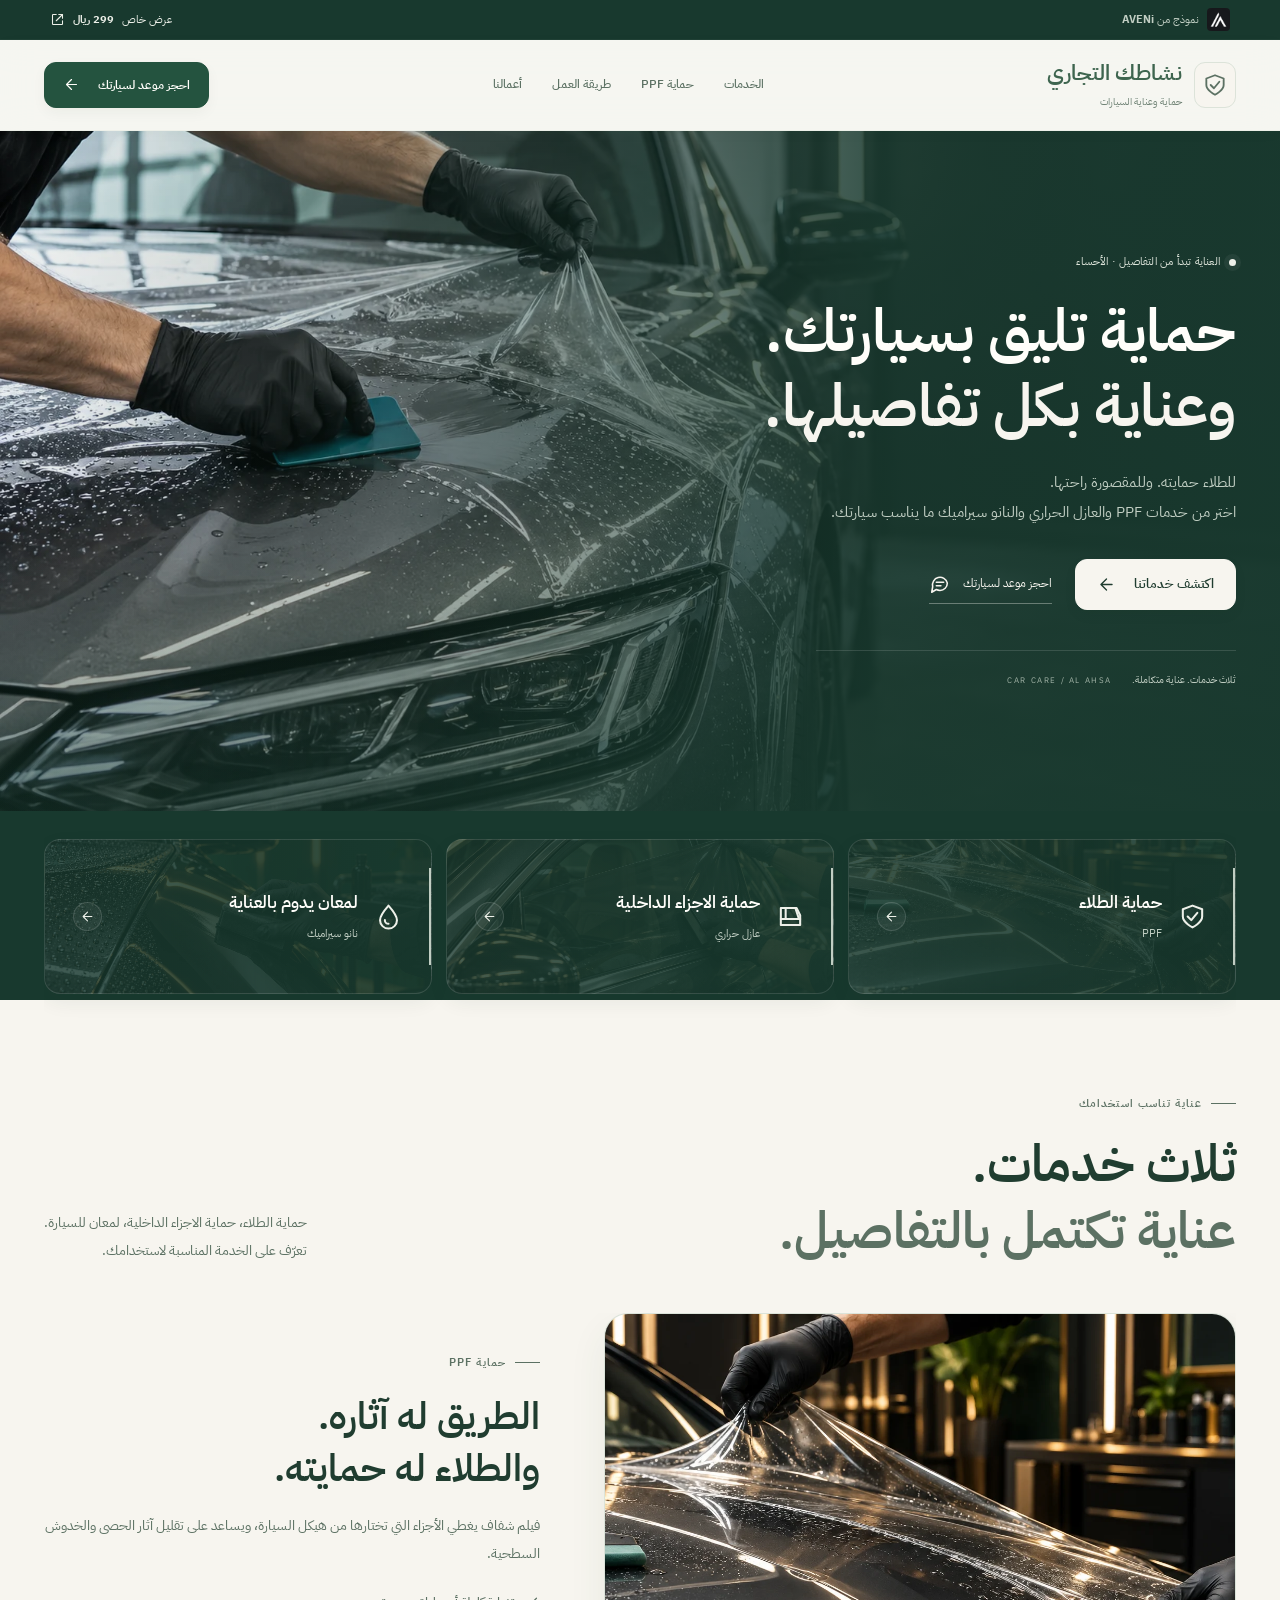
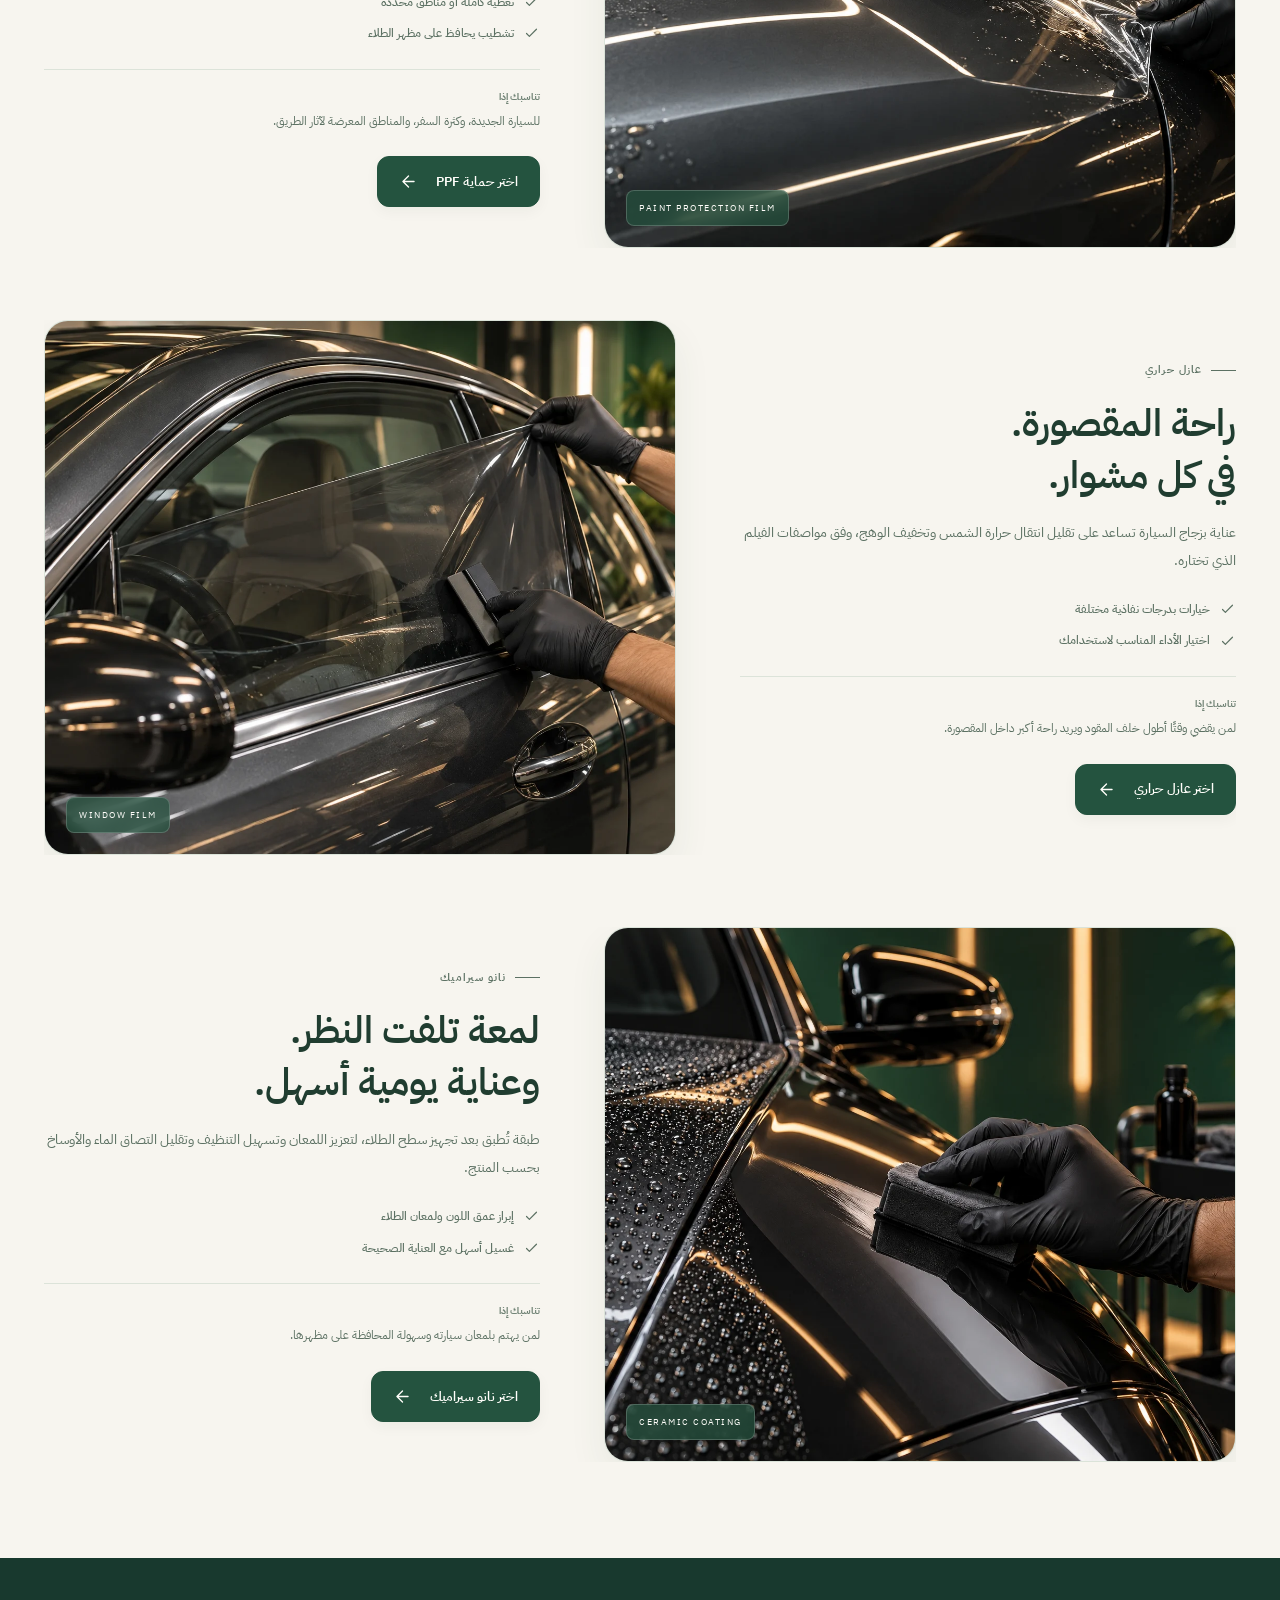
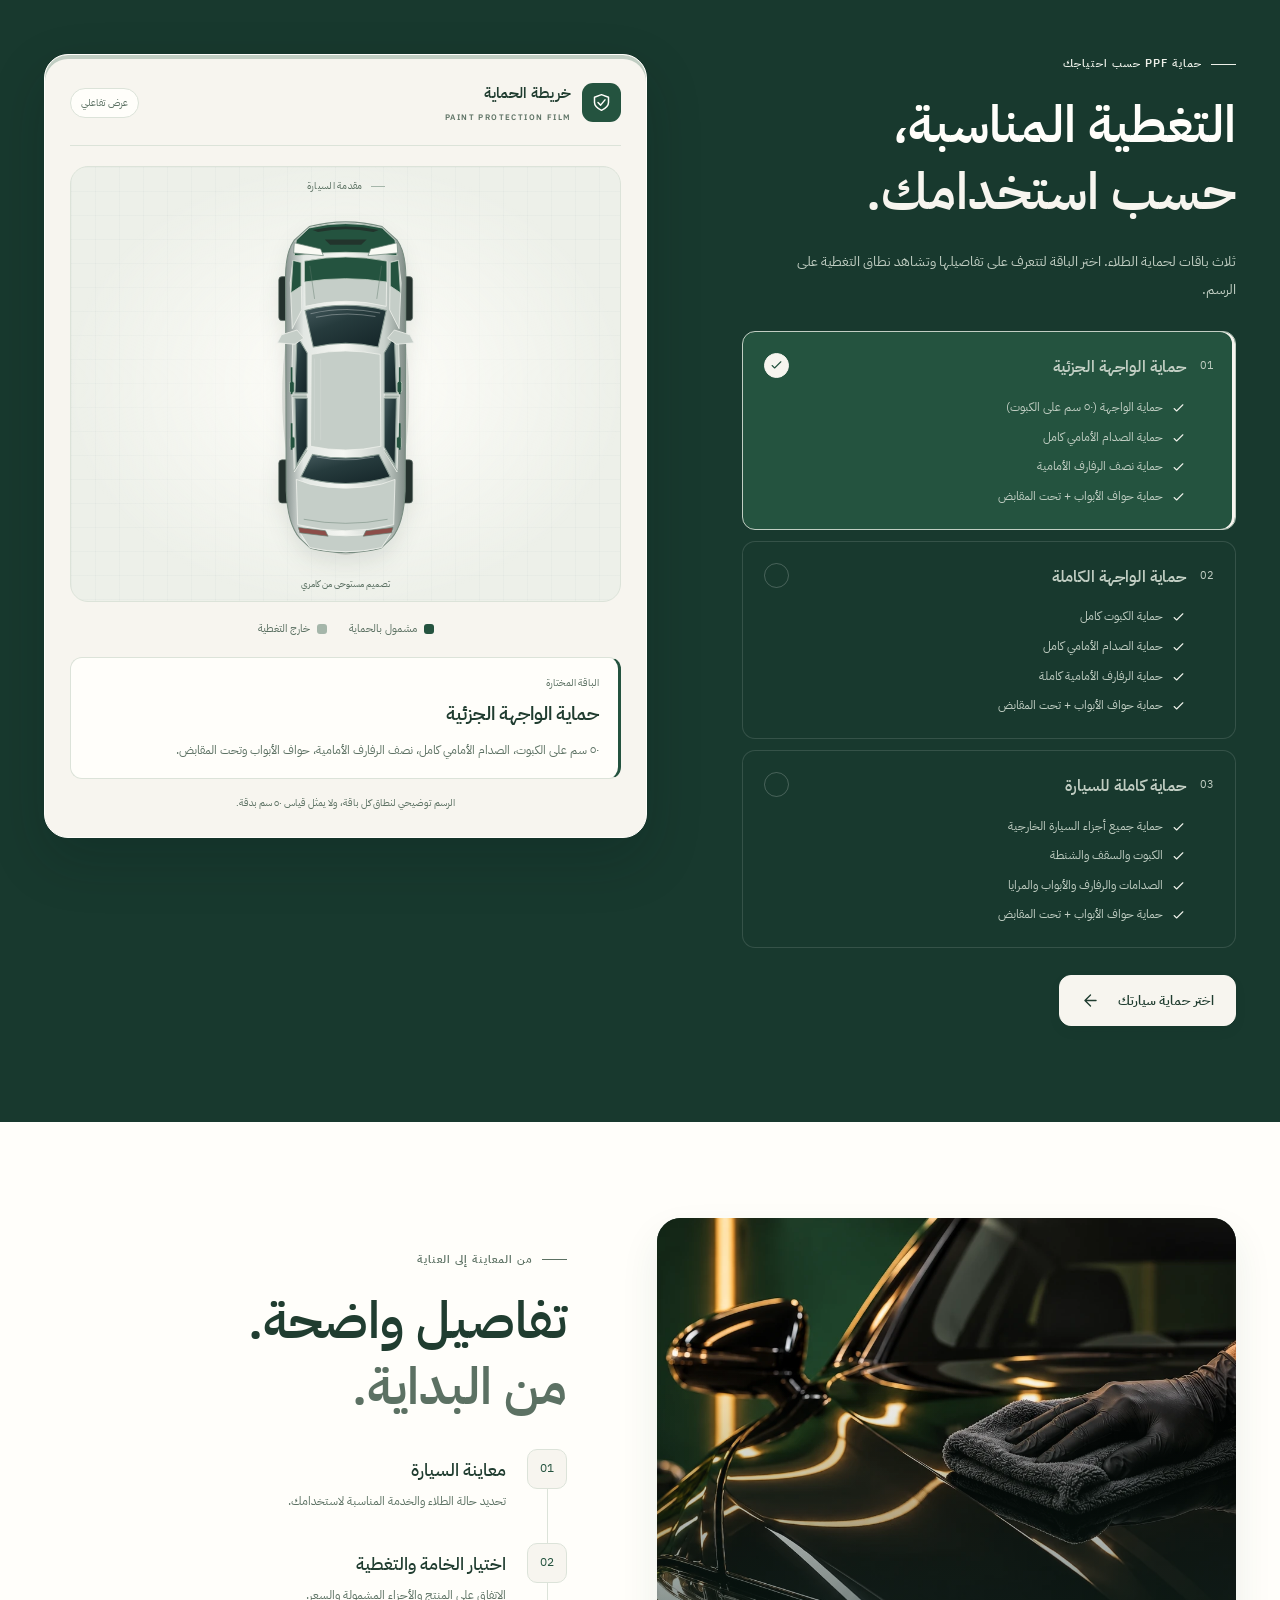
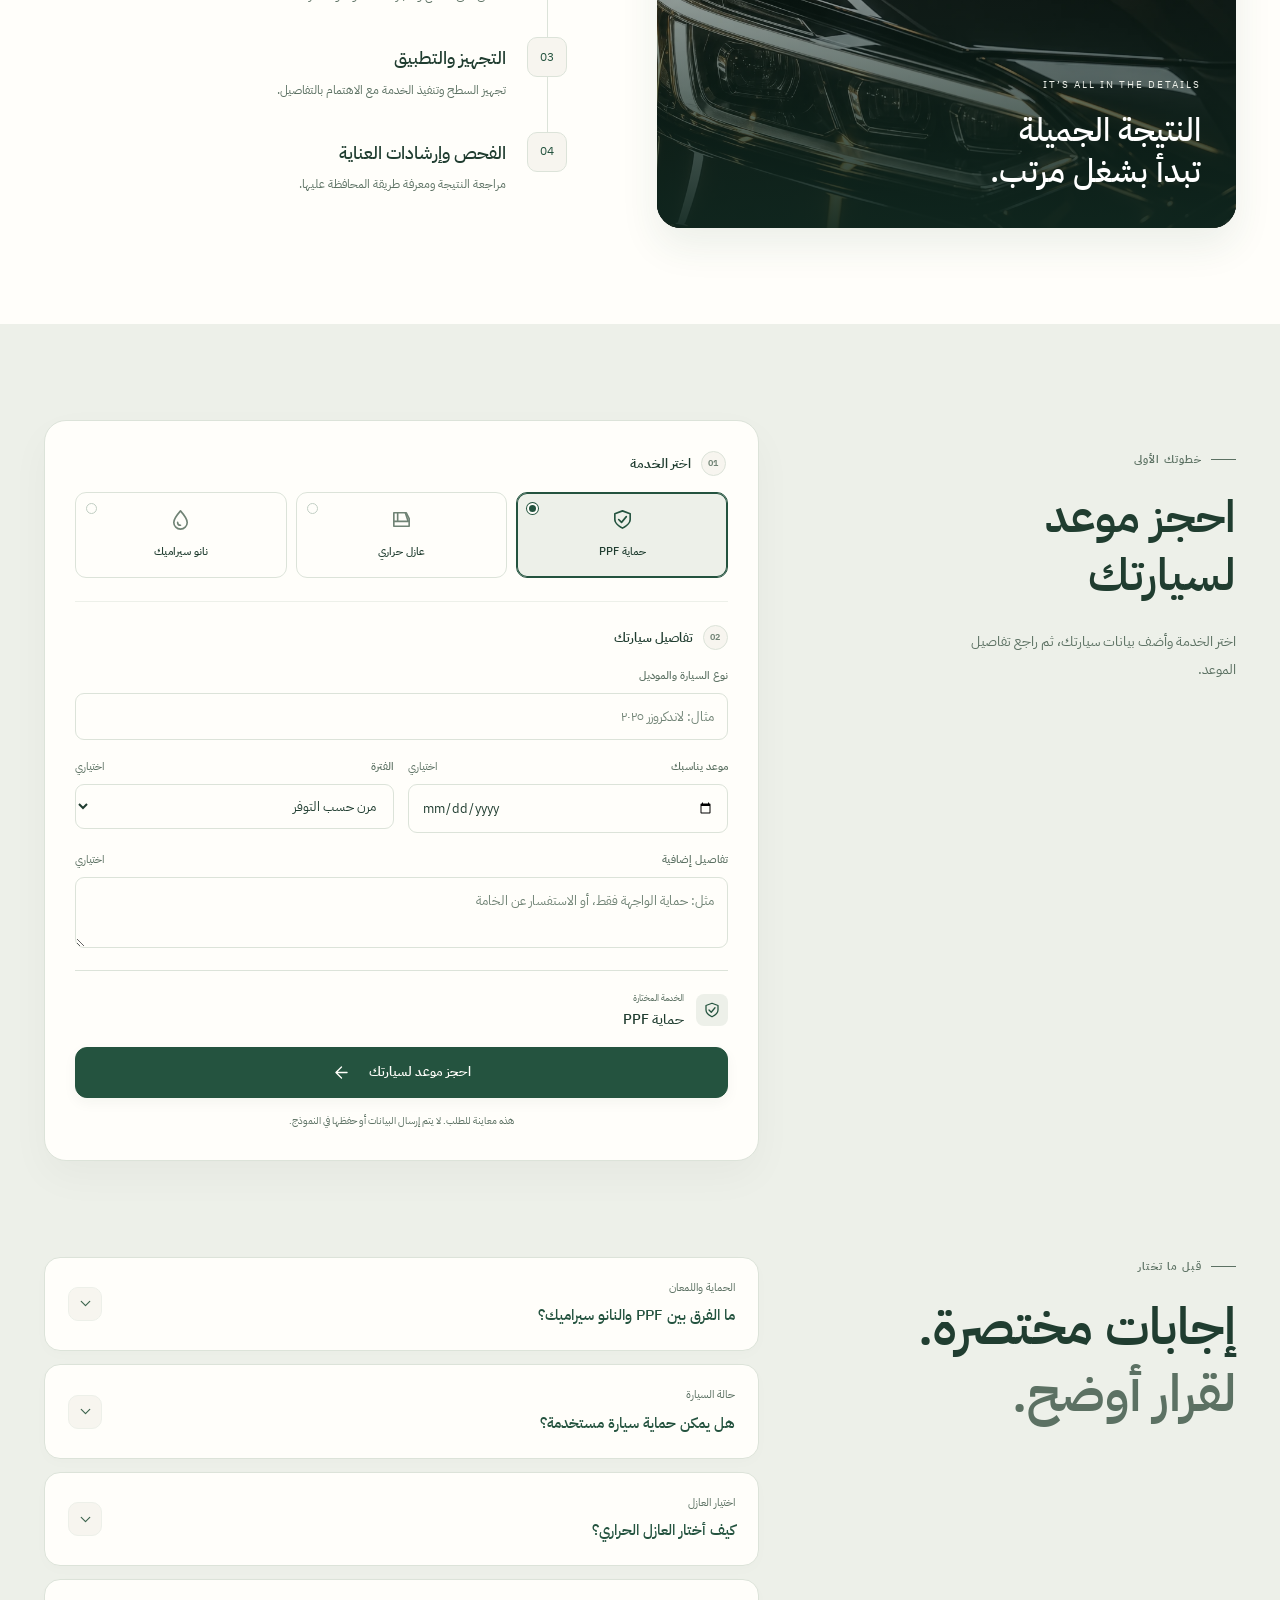
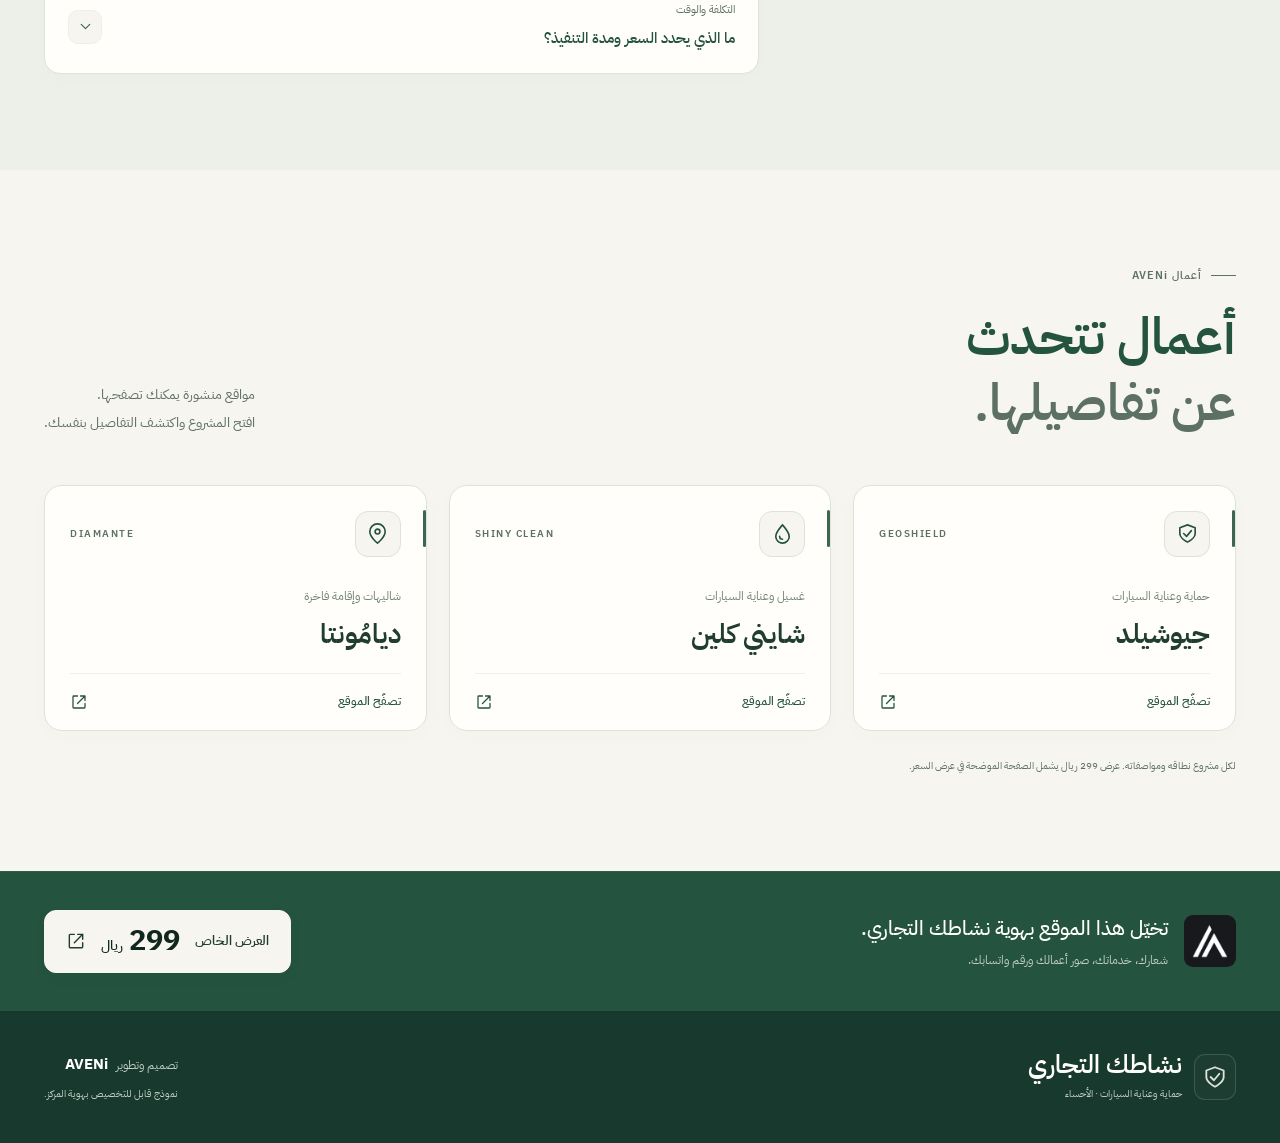
==== commit 71ab9991: "Add AVENi campaign and social preview; use business name placeholder" ====
--- a/index.html
+++ b/index.html
@@ -1,7 +1,7 @@
-<!doctype html><html lang="ar" dir="rtl"><head><meta charset="utf-8"><meta name="viewport" content="width=device-width,initial-scale=1"><meta name="theme-color" content="#24533f"><meta name="robots" content="noindex,nofollow"><meta name="description" content="حماية PPF والعازل الحراري والنانو سيراميك. نموذج من AVENi لمراكز العناية بالسيارات في الأحساء."><title>مركزك | حماية سيارتك، على أصولها</title><link rel="icon" href="assets/aveni-logo.png"><link rel="preconnect" href="https://fonts.googleapis.com"><link rel="preconnect" href="https://fonts.gstatic.com" crossorigin><link href="https://fonts.googleapis.com/css2?family=IBM+Plex+Sans+Arabic:wght@400;500;600;700&display=swap" rel="stylesheet"><link rel="stylesheet" href="assets/studio.css?v=24"></head><body><svg class="icon-sprite" aria-hidden="true" xmlns="http://www.w3.org/2000/svg"><defs><symbol id="icon-arrow" viewBox="0 0 24 24" fill="none" stroke="currentColor" stroke-width="1.7" stroke-linecap="round" stroke-linejoin="round"><path d="M19 12H5m7-7-7 7 7 7"/></symbol><symbol id="icon-external" viewBox="0 0 24 24" fill="none" stroke="currentColor" stroke-width="1.7" stroke-linecap="round" stroke-linejoin="round"><path d="M14 4h6v6m0-6L10 14"/><path d="M20 14v5a1 1 0 0 1-1 1H5a1 1 0 0 1-1-1V5a1 1 0 0 1 1-1h5"/></symbol><symbol id="icon-check" viewBox="0 0 24 24" fill="none" stroke="currentColor" stroke-width="1.7" stroke-linecap="round" stroke-linejoin="round"><path d="m5 12 4 4L19 6"/></symbol><symbol id="icon-shield" viewBox="0 0 24 24" fill="none" stroke="currentColor" stroke-width="1.7" stroke-linecap="round" stroke-linejoin="round"><path d="m12 3 8 3v6c0 5-8 9-8 9s-8-4-8-9V6l8-3Z"/><path d="m8 12 3 3 5-6"/></symbol><symbol id="icon-window" viewBox="0 0 24 24" fill="none" stroke="currentColor" stroke-width="1.7" stroke-linecap="round" stroke-linejoin="round"><path d="M4 5h13l3 6v8H4V5Z"/><path d="M4 14h16M8 5v9m8-9 3 9"/></symbol><symbol id="icon-drop" viewBox="0 0 24 24" fill="none" stroke="currentColor" stroke-width="1.7" stroke-linecap="round" stroke-linejoin="round"><path d="M12 3S5 11 5 15a7 7 0 0 0 14 0c0-4-7-12-7-12Z"/><path d="M9 15a3 3 0 0 0 3 3"/></symbol><symbol id="icon-pin" viewBox="0 0 24 24" fill="none" stroke="currentColor" stroke-width="1.7" stroke-linecap="round" stroke-linejoin="round"><path d="M20 10c0 6-8 12-8 12S4 16 4 10a8 8 0 1 1 16 0Z"/><circle cx="12" cy="10" r="2.5"/></symbol><symbol id="icon-close" viewBox="0 0 24 24" fill="none" stroke="currentColor" stroke-width="1.7" stroke-linecap="round" stroke-linejoin="round"><path d="m6 6 12 12M18 6 6 18"/></symbol><symbol id="icon-menu" viewBox="0 0 24 24" fill="none" stroke="currentColor" stroke-width="1.7" stroke-linecap="round" stroke-linejoin="round"><path d="M4 6h16M4 12h16M4 18h16"/></symbol><symbol id="icon-chat" viewBox="0 0 24 24" fill="none" stroke="currentColor" stroke-width="1.7" stroke-linecap="round" stroke-linejoin="round"><path d="M20 11a8 8 0 0 1-8 8 9 9 0 0 1-4-1l-5 3 1-6a8 8 0 1 1 16-4Z"/><path d="M8 10h8m-8 4h5"/></symbol><symbol id="icon-car" viewBox="0 0 24 24" fill="none" stroke="currentColor" stroke-width="1.7" stroke-linecap="round" stroke-linejoin="round"><path d="m4 10 2-6h12l2 6M3 10h18v8H3zM5 18v2m14-2v2M6 14h2m8 0h2"/></symbol><symbol id="icon-chevron" viewBox="0 0 24 24" fill="none" stroke="currentColor" stroke-width="1.7" stroke-linecap="round" stroke-linejoin="round"><path d="m6 9 6 6 6-6"/></symbol></defs></svg>
+<!doctype html><html lang="ar" dir="rtl"><head><meta charset="utf-8"><meta name="viewport" content="width=device-width,initial-scale=1"><meta name="theme-color" content="#24533f"><meta name="robots" content="noindex,nofollow"><meta name="description" content="حماية PPF والعازل الحراري والنانو سيراميك. نموذج من AVENi لمراكز العناية بالسيارات في الأحساء."><title>نشاطك التجاري | حماية سيارتك، على أصولها</title><link rel="icon" href="assets/aveni-logo.png"><link rel="preconnect" href="https://fonts.googleapis.com"><link rel="preconnect" href="https://fonts.gstatic.com" crossorigin><link href="https://fonts.googleapis.com/css2?family=IBM+Plex+Sans+Arabic:wght@400;500;600;700&display=swap" rel="stylesheet"><link rel="stylesheet" href="assets/studio.css?v=28"><link rel="canonical" href="https://aveni-cmd.github.io/aveni-carcare/"><meta property="og:type" content="website"><meta property="og:locale" content="ar_SA"><meta property="og:site_name" content="AVENi"><meta property="og:title" content="AVENi | موقع يليق بنشاطك — عرض خاص 299 ريال"><meta property="og:description" content="تصفح نموذج الموقع. تخصيص باسم نشاطك وشعارك وخدماتك، مع وسيلة واضحة لطلبات العملاء عبر واتساب."><meta property="og:url" content="https://aveni-cmd.github.io/aveni-carcare/"><meta property="og:image" content="https://aveni-cmd.github.io/aveni-carcare/assets/aveni-share-v1.jpg"><meta property="og:image:type" content="image/jpeg"><meta property="og:image:width" content="1200"><meta property="og:image:height" content="628"><meta property="og:image:alt" content="موقع يليق بنشاطك من AVENi، عرض على كمبيوتر وجوال بسعر 299 ريال"><meta name="twitter:card" content="summary_large_image"><meta name="twitter:title" content="AVENi | موقع يليق بنشاطك"><meta name="twitter:image" content="https://aveni-cmd.github.io/aveni-carcare/assets/aveni-share-v1.jpg"></head><body><svg class="icon-sprite" aria-hidden="true" xmlns="http://www.w3.org/2000/svg"><defs><symbol id="icon-arrow" viewBox="0 0 24 24" fill="none" stroke="currentColor" stroke-width="1.7" stroke-linecap="round" stroke-linejoin="round"><path d="M19 12H5m7-7-7 7 7 7"/></symbol><symbol id="icon-external" viewBox="0 0 24 24" fill="none" stroke="currentColor" stroke-width="1.7" stroke-linecap="round" stroke-linejoin="round"><path d="M14 4h6v6m0-6L10 14"/><path d="M20 14v5a1 1 0 0 1-1 1H5a1 1 0 0 1-1-1V5a1 1 0 0 1 1-1h5"/></symbol><symbol id="icon-check" viewBox="0 0 24 24" fill="none" stroke="currentColor" stroke-width="1.7" stroke-linecap="round" stroke-linejoin="round"><path d="m5 12 4 4L19 6"/></symbol><symbol id="icon-shield" viewBox="0 0 24 24" fill="none" stroke="currentColor" stroke-width="1.7" stroke-linecap="round" stroke-linejoin="round"><path d="m12 3 8 3v6c0 5-8 9-8 9s-8-4-8-9V6l8-3Z"/><path d="m8 12 3 3 5-6"/></symbol><symbol id="icon-window" viewBox="0 0 24 24" fill="none" stroke="currentColor" stroke-width="1.7" stroke-linecap="round" stroke-linejoin="round"><path d="M4 5h13l3 6v8H4V5Z"/><path d="M4 14h16M8 5v9m8-9 3 9"/></symbol><symbol id="icon-drop" viewBox="0 0 24 24" fill="none" stroke="currentColor" stroke-width="1.7" stroke-linecap="round" stroke-linejoin="round"><path d="M12 3S5 11 5 15a7 7 0 0 0 14 0c0-4-7-12-7-12Z"/><path d="M9 15a3 3 0 0 0 3 3"/></symbol><symbol id="icon-pin" viewBox="0 0 24 24" fill="none" stroke="currentColor" stroke-width="1.7" stroke-linecap="round" stroke-linejoin="round"><path d="M20 10c0 6-8 12-8 12S4 16 4 10a8 8 0 1 1 16 0Z"/><circle cx="12" cy="10" r="2.5"/></symbol><symbol id="icon-close" viewBox="0 0 24 24" fill="none" stroke="currentColor" stroke-width="1.7" stroke-linecap="round" stroke-linejoin="round"><path d="m6 6 12 12M18 6 6 18"/></symbol><symbol id="icon-menu" viewBox="0 0 24 24" fill="none" stroke="currentColor" stroke-width="1.7" stroke-linecap="round" stroke-linejoin="round"><path d="M4 6h16M4 12h16M4 18h16"/></symbol><symbol id="icon-chat" viewBox="0 0 24 24" fill="none" stroke="currentColor" stroke-width="1.7" stroke-linecap="round" stroke-linejoin="round"><path d="M20 11a8 8 0 0 1-8 8 9 9 0 0 1-4-1l-5 3 1-6a8 8 0 1 1 16-4Z"/><path d="M8 10h8m-8 4h5"/></symbol><symbol id="icon-car" viewBox="0 0 24 24" fill="none" stroke="currentColor" stroke-width="1.7" stroke-linecap="round" stroke-linejoin="round"><path d="m4 10 2-6h12l2 6M3 10h18v8H3zM5 18v2m14-2v2M6 14h2m8 0h2"/></symbol><symbol id="icon-chevron" viewBox="0 0 24 24" fill="none" stroke="currentColor" stroke-width="1.7" stroke-linecap="round" stroke-linejoin="round"><path d="m6 9 6 6 6-6"/></symbol></defs></svg>
 <a class="skip" href="#main">انتقل للمحتوى</a>
 <div class="demo-bar"><a href="offer.html"><img src="assets/aveni-logo.png" width="23" height="23" alt="AVENi"><span>نموذج من <b dir="ltr">AVENi</b></span></a><a href="offer.html">عرض خاص <b>299 ريال</b> <svg class="icon" aria-hidden="true" focusable="false"><use href="#icon-external"></use></svg></a></div>
-<header class="site-header"><div class="container nav"><a class="brand" href="#main"><span class="brand-symbol"><svg class="icon" aria-hidden="true" focusable="false"><use href="#icon-shield"></use></svg></span><span><b data-brand>مركزك</b><small>حماية وعناية السيارات</small></span></a><nav id="navigation" aria-label="التنقل الرئيسي"><a href="#services">الخدمات</a><a href="#coverage">حماية PPF</a><a href="#process">طريقة العمل</a><a href="#portfolio">أعمالنا</a></nav><div class="nav-actions"><a href="#booking" class="btn compact">احجز موعد لسيارتك <svg class="icon" aria-hidden="true" focusable="false"><use href="#icon-arrow"></use></svg></a><button class="menu" aria-expanded="false" aria-controls="navigation" aria-label="فتح القائمة"><svg class="icon" aria-hidden="true" focusable="false"><use href="#icon-menu"></use></svg></button></div></div></header>
+<header class="site-header"><div class="container nav"><a class="brand" href="#main"><span class="brand-symbol"><svg class="icon" aria-hidden="true" focusable="false"><use href="#icon-shield"></use></svg></span><span><b data-brand>نشاطك التجاري</b><small>حماية وعناية السيارات</small></span></a><nav id="navigation" aria-label="التنقل الرئيسي"><a href="#services">الخدمات</a><a href="#coverage">حماية PPF</a><a href="#process">طريقة العمل</a><a href="#portfolio">أعمالنا</a></nav><div class="nav-actions"><a href="#booking" class="btn compact">احجز موعد لسيارتك <svg class="icon" aria-hidden="true" focusable="false"><use href="#icon-arrow"></use></svg></a><button class="menu" aria-expanded="false" aria-controls="navigation" aria-label="فتح القائمة"><svg class="icon" aria-hidden="true" focusable="false"><use href="#icon-menu"></use></svg></button></div></div></header>
 <main id="main">
 <section class="hero"><img src="assets/hero-v7.webp" width="1672" height="941" fetchpriority="high" alt="تركيب فيلم حماية PPF على مقدمة سيارة" class="hero-image"><div class="container hero-layout"><div class="hero-content"><p class="hero-kicker"><span></span> العناية تبدأ من التفاصيل · الأحساء</p><h1>حماية تليق بسيارتك.<br><span>وعناية بكل تفاصيلها.</span></h1><p>للطلاء حمايته. وللمقصورة راحتها.<br>اختر من خدمات PPF والعازل الحراري والنانو سيراميك ما يناسب سيارتك.</p><div class="hero-actions"><a class="btn" href="#services">اكتشف خدماتنا <svg class="icon" aria-hidden="true" focusable="false"><use href="#icon-arrow"></use></svg></a><a class="hero-text-link" href="#booking">احجز موعد لسيارتك <svg class="icon" aria-hidden="true" focusable="false"><use href="#icon-chat"></use></svg></a></div><div class="hero-bottom"><span>ثلاث خدمات. عناية متكاملة.</span><span dir="ltr">CAR CARE / AL AHSA</span></div></div></div></section>
 <div class="service-dock container"><a href="#panel-ppf"><svg class="icon" aria-hidden="true" focusable="false"><use href="#icon-shield"></use></svg><span><b>حماية الطلاء</b><small>PPF</small></span><svg class="icon" aria-hidden="true" focusable="false"><use href="#icon-arrow"></use></svg></a><a href="#panel-tint"><svg class="icon" aria-hidden="true" focusable="false"><use href="#icon-window"></use></svg><span><b>حماية الاجزاء الداخلية</b><small>عازل حراري</small></span><svg class="icon" aria-hidden="true" focusable="false"><use href="#icon-arrow"></use></svg></a><a href="#panel-ceramic"><svg class="icon" aria-hidden="true" focusable="false"><use href="#icon-drop"></use></svg><span><b>لمعان يدوم بالعناية</b><small>نانو سيراميك</small></span><svg class="icon" aria-hidden="true" focusable="false"><use href="#icon-arrow"></use></svg></a></div>
@@ -31,7 +31,7 @@
 <section id="booking" class="booking section"><div class="container"><div class="booking-heading"><p class="label">خطوتك الأولى</p><h2>احجز موعد لسيارتك</h2><p>اختر الخدمة وأضف بيانات سيارتك، ثم راجع تفاصيل الموعد.</p></div><form id="bookingForm"><fieldset class="booking-services"><legend><span>01</span> اختر الخدمة</legend><div class="booking-choices"><label class="service-choice"><input type="radio" name="service" value="ppf" checked><span><svg class="icon" aria-hidden="true" focusable="false"><use href="#icon-shield"></use></svg><b>حماية PPF</b><i aria-hidden="true"></i></span></label><label class="service-choice"><input type="radio" name="service" value="tint" ><span><svg class="icon" aria-hidden="true" focusable="false"><use href="#icon-window"></use></svg><b>عازل حراري</b><i aria-hidden="true"></i></span></label><label class="service-choice"><input type="radio" name="service" value="ceramic" ><span><svg class="icon" aria-hidden="true" focusable="false"><use href="#icon-drop"></use></svg><b>نانو سيراميك</b><i aria-hidden="true"></i></span></label></div></fieldset><div class="booking-lower"><div class="booking-fields"><p class="field-section"><span>02</span> تفاصيل سيارتك</p><label for="vehicle">نوع السيارة والموديل</label><input id="vehicle" name="vehicle" maxlength="80" placeholder="مثال: لاندكروزر ٢٠٢٥" required autocomplete="off"><div class="field-row"><div><label for="date">موعد يناسبك <small>اختياري</small></label><input id="date" name="date" type="date"></div><div><label for="time">الفترة <small>اختياري</small></label><select id="time" name="time"><option value="">مرن حسب التوفر</option><option>صباحًا</option><option>عصرًا</option><option>مساءً</option></select></div></div><label for="priority">تفاصيل إضافية <small>اختياري</small></label><textarea id="priority" name="priority" maxlength="300" rows="2" placeholder="مثل: حماية الواجهة فقط، أو الاستفسار عن الخامة"></textarea></div><aside class="request-summary"><p class="label">طلبك باختصار</p><div class="summary-service"><span id="selectedIcon"><svg class="icon" aria-hidden="true" focusable="false"><use href="#icon-shield"></use></svg></span><div><small>الخدمة المختارة</small><h3 id="selectedName">حماية PPF</h3></div></div><p>الخطوة التالية: مراجعة تفاصيل طلبك، ثم الاتفاق مع المركز على السعر والتوفر.</p><button type="submit" class="btn full">احجز موعد لسيارتك <svg class="icon" aria-hidden="true" focusable="false"><use href="#icon-arrow"></use></svg></button><span class="demo-note">هذه معاينة للطلب. لا يتم إرسال البيانات أو حفظها في النموذج.</span></aside></div></form></div></section>
 <section class="faq section"><div class="container faq-layout"><div><p class="label">قبل ما تختار</p><h2>إجابات مختصرة.<br><span>لقرار أوضح.</span></h2></div><div class="faq-list"><details><summary><div class="faq-question"><small>الحماية واللمعان</small><strong>ما الفرق بين PPF والنانو سيراميك؟</strong></div><span class="faq-toggle"><svg class="icon" aria-hidden="true" focusable="false"><use href="#icon-chevron"></use></svg></span></summary><p>PPF فيلم يساعد على تقليل آثار الحصى والخدوش السطحية على الأجزاء المغطاة. النانو سيراميك يركز على اللمعان وسهولة التنظيف، ولا يحل محل فيلم الحماية.</p></details><details><summary><div class="faq-question"><small>حالة السيارة</small><strong>هل يمكن حماية سيارة مستخدمة؟</strong></div><span class="faq-toggle"><svg class="icon" aria-hidden="true" focusable="false"><use href="#icon-chevron"></use></svg></span></summary><p>نعم، بعد معاينة حالة الطلاء. قد يحتاج السطح إلى تجهيز أو معالجة قبل التركيب؛ لذلك تُحدد الخطوات المناسبة بعد المعاينة.</p></details><details><summary><div class="faq-question"><small>اختيار العازل</small><strong>كيف أختار العازل الحراري؟</strong></div><span class="faq-toggle"><svg class="icon" aria-hidden="true" focusable="false"><use href="#icon-chevron"></use></svg></span></summary><p>راجع بيانات أداء الفيلم ونفاذية الضوء. درجة اللون وحدها لا تحدد العزل، ويُراجع مع المركز الخيار الملائم قبل التركيب.</p></details><details><summary><div class="faq-question"><small>التكلفة والوقت</small><strong>ما الذي يحدد السعر ومدة التنفيذ؟</strong></div><span class="faq-toggle"><svg class="icon" aria-hidden="true" focusable="false"><use href="#icon-chevron"></use></svg></span></summary><p>نوع السيارة وحالة الطلاء والخامة ونطاق التغطية. تُوضح هذه التفاصيل مع المركز قبل الاتفاق، ويُؤكد الموعد بعد مراجعة التوفر.</p></details></div></div></section>
 <section id="portfolio" class="portfolio section"><div class="container"><div class="section-heading"><div><p class="label">أعمال AVENi</p><h2>أعمال تتحدث<br><span>عن تفاصيلها.</span></h2></div><p>مواقع منشورة يمكنك تصفحها.<br>افتح المشروع واكتشف التفاصيل بنفسك.</p></div><div class="project-grid"><a class="project project-text" href="https://aveni-cmd.github.io/geoshield/" target="_blank" rel="noopener noreferrer"><div class="project-top"><span class="project-emblem"><svg class="icon" aria-hidden="true" focusable="false"><use href="#icon-shield"></use></svg></span><span class="project-wordmark" dir="ltr">GEOSHIELD</span></div><div class="project-caption"><div><small>حماية وعناية السيارات</small><h3>جيوشيلد</h3></div><span>تصفّح الموقع <svg class="icon" aria-hidden="true" focusable="false"><use href="#icon-external"></use></svg></span></div></a><a class="project project-text" href="https://aveni-cmd.github.io/shiny-clean/" target="_blank" rel="noopener noreferrer"><div class="project-top"><span class="project-emblem"><svg class="icon" aria-hidden="true" focusable="false"><use href="#icon-drop"></use></svg></span><span class="project-wordmark" dir="ltr">SHINY CLEAN</span></div><div class="project-caption"><div><small>غسيل وعناية السيارات</small><h3>شايني كلين</h3></div><span>تصفّح الموقع <svg class="icon" aria-hidden="true" focusable="false"><use href="#icon-external"></use></svg></span></div></a><a class="project project-text" href="https://aveni-cmd.github.io/Diamante/" target="_blank" rel="noopener noreferrer"><div class="project-top"><span class="project-emblem"><svg class="icon" aria-hidden="true" focusable="false"><use href="#icon-pin"></use></svg></span><span class="project-wordmark" dir="ltr">DIAMANTE</span></div><div class="project-caption"><div><small>شاليهات وإقامة فاخرة</small><h3>ديامُونتا</h3></div><span>تصفّح الموقع <svg class="icon" aria-hidden="true" focusable="false"><use href="#icon-external"></use></svg></span></div></a></div><p class="footnote">لكل مشروع نطاقه ومواصفاته. عرض 299 ريال يشمل الصفحة الموضحة في عرض السعر.</p></div></section>
-<section class="aveni-banner"><div class="container"><div class="aveni-sign"><img src="assets/aveni-logo.png" alt="AVENi" width="52" height="52"><div><p>تخيّل هذا الموقع بهوية مركزك.</p><span>شعارك، خدماتك، صور أعمالك ورقم واتسابك.</span></div></div><a class="btn" href="offer.html"><span>العرض الخاص</span><span class="offer-button-price"><strong dir="ltr">299</strong><span>ريال</span></span> <svg class="icon" aria-hidden="true" focusable="false"><use href="#icon-external"></use></svg></a></div></section>
-</main><footer><div class="container"><div class="brand"><span class="brand-symbol"><svg class="icon" aria-hidden="true" focusable="false"><use href="#icon-shield"></use></svg></span><span><b data-brand>مركزك</b><small>حماية وعناية السيارات · الأحساء</small></span></div><p>تصميم وتطوير <a href="offer.html" dir="ltr">AVENi</a><small>نموذج قابل للتخصيص بهوية المركز.</small></p></div></footer>
+<section class="aveni-banner"><div class="container"><div class="aveni-sign"><img src="assets/aveni-logo.png" alt="AVENi" width="52" height="52"><div><p>تخيّل هذا الموقع بهوية نشاطك التجاري.</p><span>شعارك، خدماتك، صور أعمالك ورقم واتسابك.</span></div></div><a class="btn" href="offer.html"><span>العرض الخاص</span><span class="offer-button-price"><strong dir="ltr">299</strong><span>ريال</span></span> <svg class="icon" aria-hidden="true" focusable="false"><use href="#icon-external"></use></svg></a></div></section>
+</main><footer><div class="container"><div class="brand"><span class="brand-symbol"><svg class="icon" aria-hidden="true" focusable="false"><use href="#icon-shield"></use></svg></span><span><b data-brand>نشاطك التجاري</b><small>حماية وعناية السيارات · الأحساء</small></span></div><p>تصميم وتطوير <a href="offer.html" dir="ltr">AVENi</a><small>نموذج قابل للتخصيص بهوية المركز.</small></p></div></footer>
 <a class="mobile-cta" href="#booking"><span><svg class="icon" aria-hidden="true" focusable="false"><use href="#icon-car"></use></svg> عناية تناسب سيارتك</span><b>احجز موعد لسيارتك <svg class="icon" aria-hidden="true" focusable="false"><use href="#icon-arrow"></use></svg></b></a>
 <dialog id="messageDialog" aria-labelledby="dialogTitle"><button type="button" class="dialog-close" aria-label="إغلاق"><svg class="icon" aria-hidden="true" focusable="false"><use href="#icon-close"></use></svg></button><p class="label">طلبك جاهز للمراجعة</p><h2 id="dialogTitle">كل التفاصيل،<br><span>في رسالة واحدة.</span></h2><p class="dialog-note">معاينة تجريبية. لم يُرسل طلبك إلى أي مركز.</p><pre id="messagePreview"></pre><button type="button" id="copyRequest" class="btn full">نسخ الطلب <svg class="icon" aria-hidden="true" focusable="false"><use href="#icon-check"></use></svg></button><p id="copyStatus" role="status"></p></dialog><script src="assets/studio.js?v=26" defer></script></body></html>
--- a/assets/studio.css
+++ b/assets/studio.css
@@ -91,3 +91,8 @@
 #coverageCar.sedan-diagram[data-mode=full] .sedan-shell,#coverageCar.sedan-diagram[data-mode=full] .sedan-glass>path,#coverageCar.sedan-diagram[data-mode=full] .sedan-wheels>rect,#coverageCar.sedan-diagram[data-mode=full] .sedan-lamps>path,#coverageCar.sedan-diagram[data-mode=full] .sedan-grille>path{fill:#24533f;stroke:#c1cec3;stroke-width:1.2}
 
 .aveni-banner .btn{gap:15px;flex-wrap:wrap}.offer-button-price{display:inline-flex;align-items:baseline;gap:6px;white-space:nowrap;color:#10271f}.offer-button-price strong{font-size:29px;font-weight:700;line-height:1.2;font-variant-numeric:tabular-nums}.offer-button-price>span{font-size:14px;font-weight:500}.aveni-banner .btn>.icon{width:20px;height:20px}@media(max-width:600px){.aveni-banner .btn{gap:12px;padding:15px 18px}.offer-button-price strong{font-size:28px}.offer-button-price>span{font-size:13px}}
+
+/* Longer business placeholder in compact headers */
+.site-header .brand{min-width:0}.site-header .brand>span:last-child{min-width:0}.site-header .brand b{font-size:22px;line-height:1.3}
+@media(max-width:600px){.site-header .brand{gap:6px;flex:1}.site-header .brand b{font-size:17px;max-width:110px}.site-header .brand-symbol{flex-shrink:0;width:30px}.site-header .brand small{font-size:7px}}
+@media(max-width:360px){.site-header .brand-symbol{display:none}.site-header .brand b{font-size:15px}}
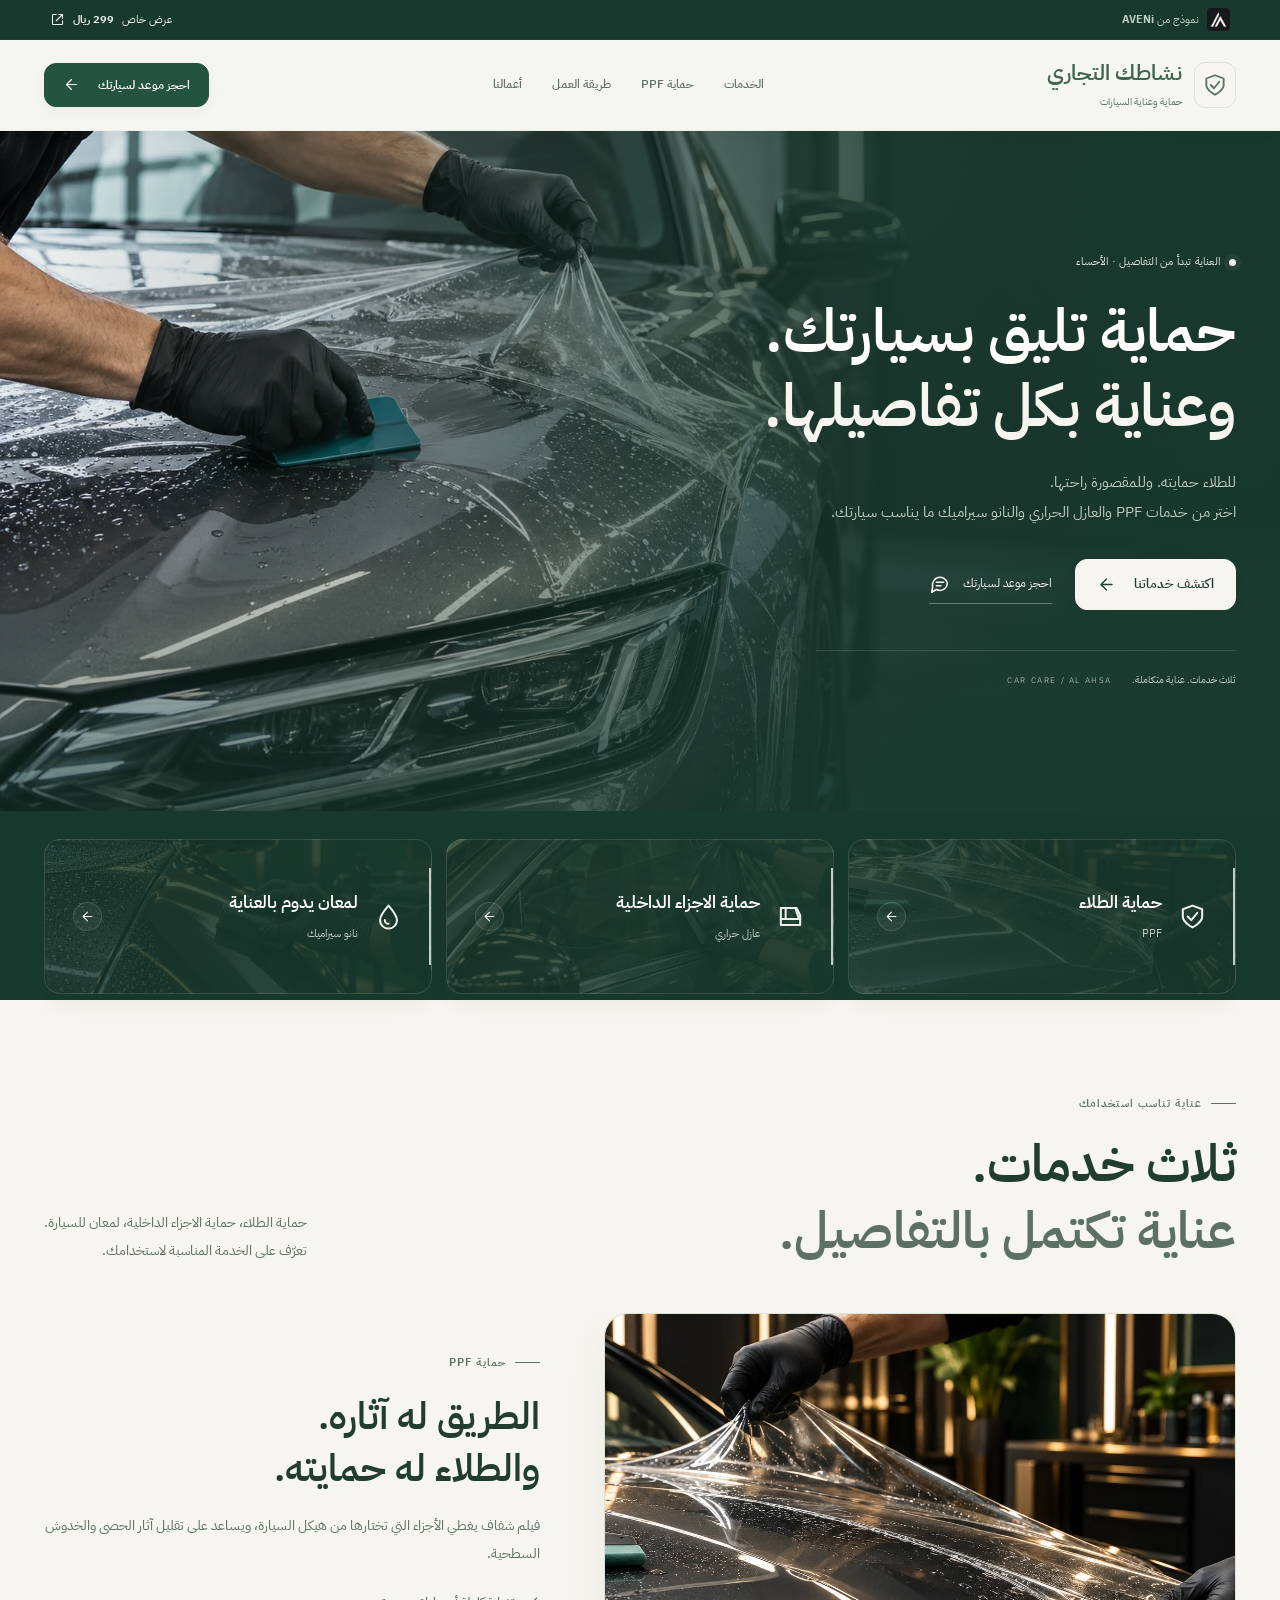
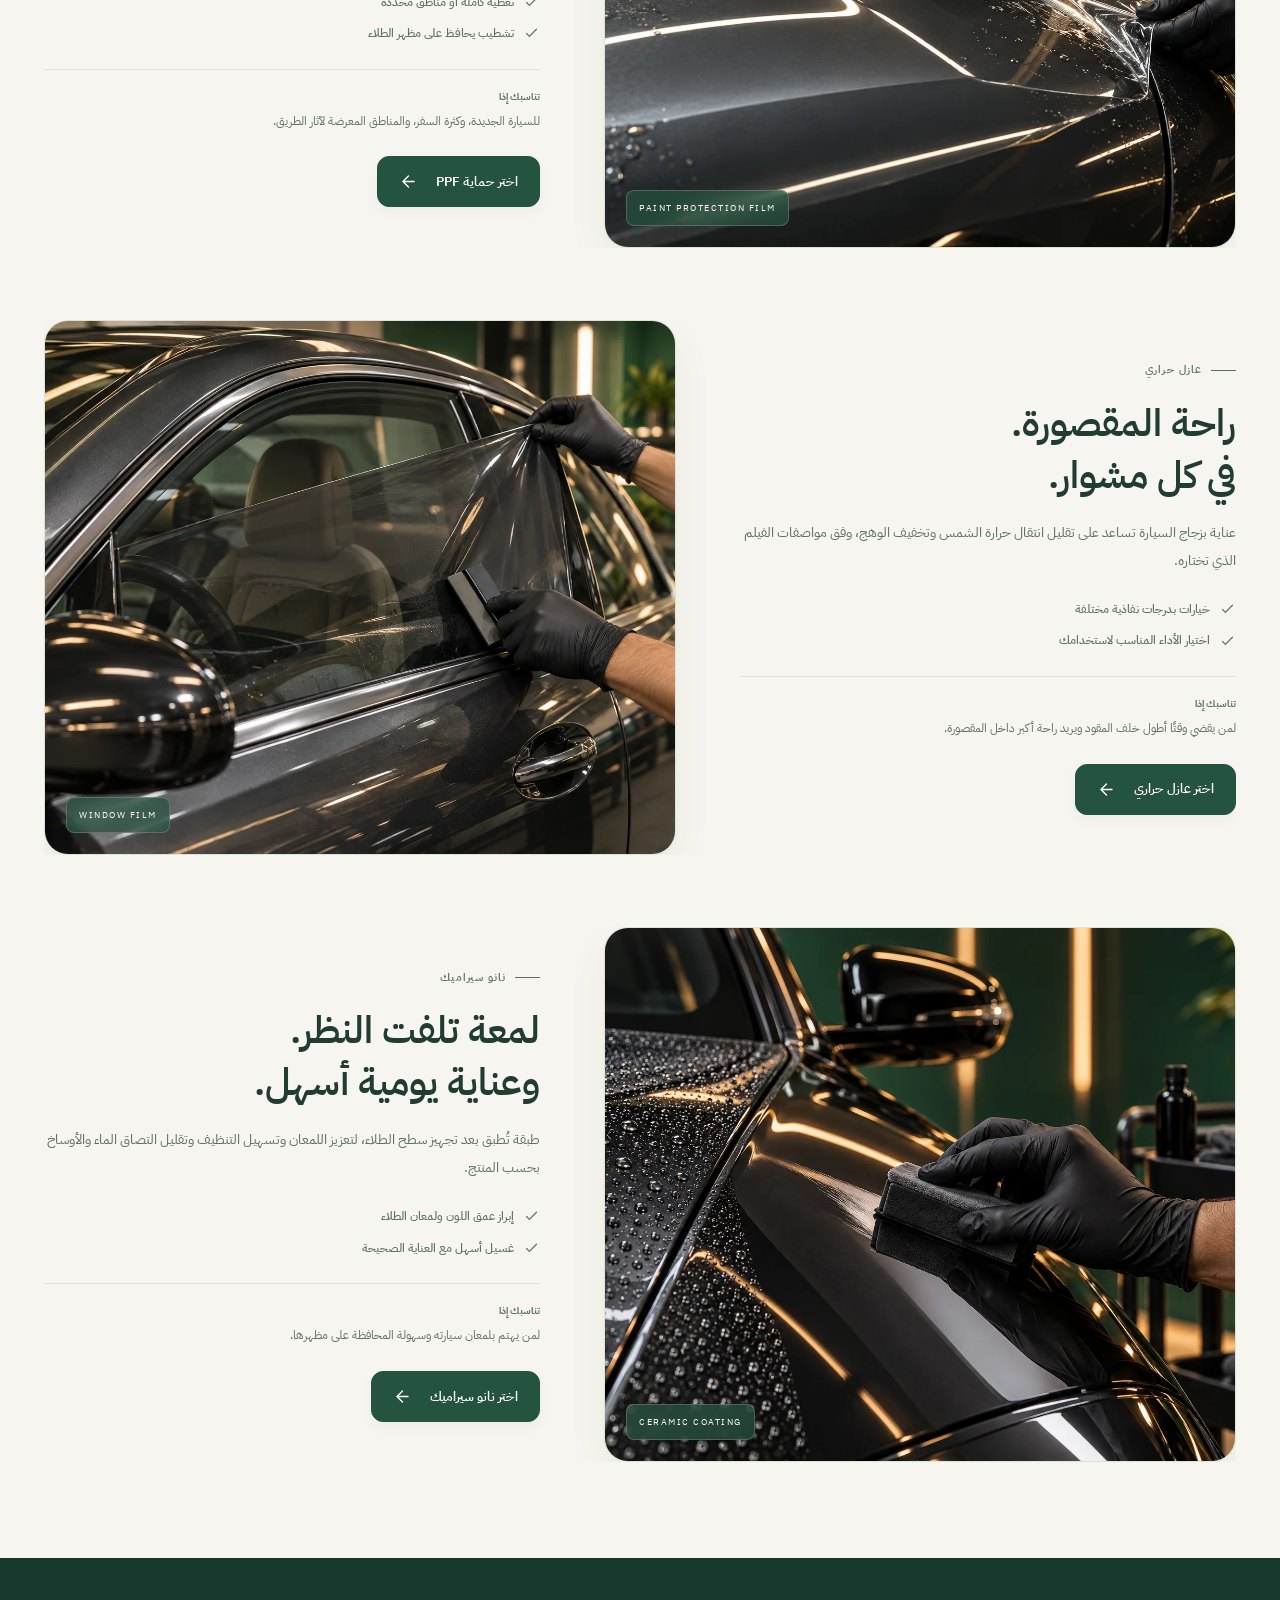
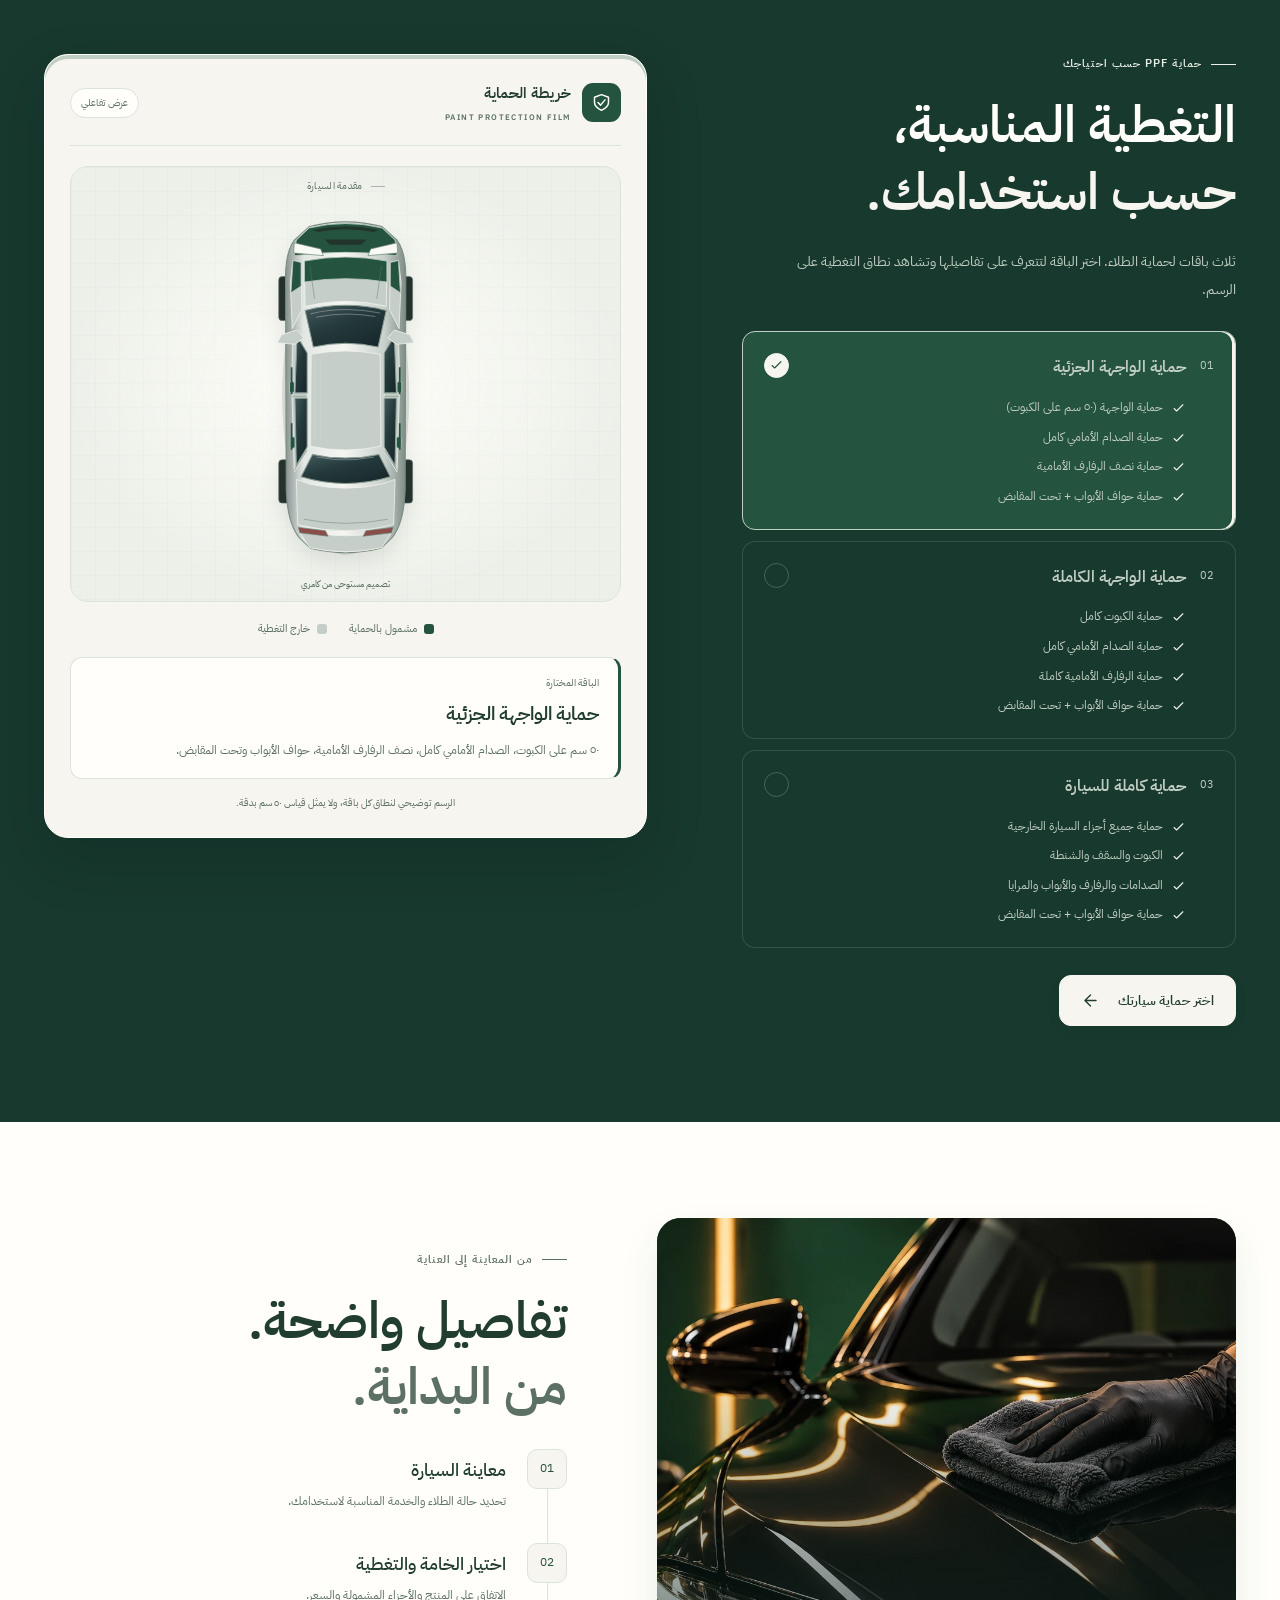
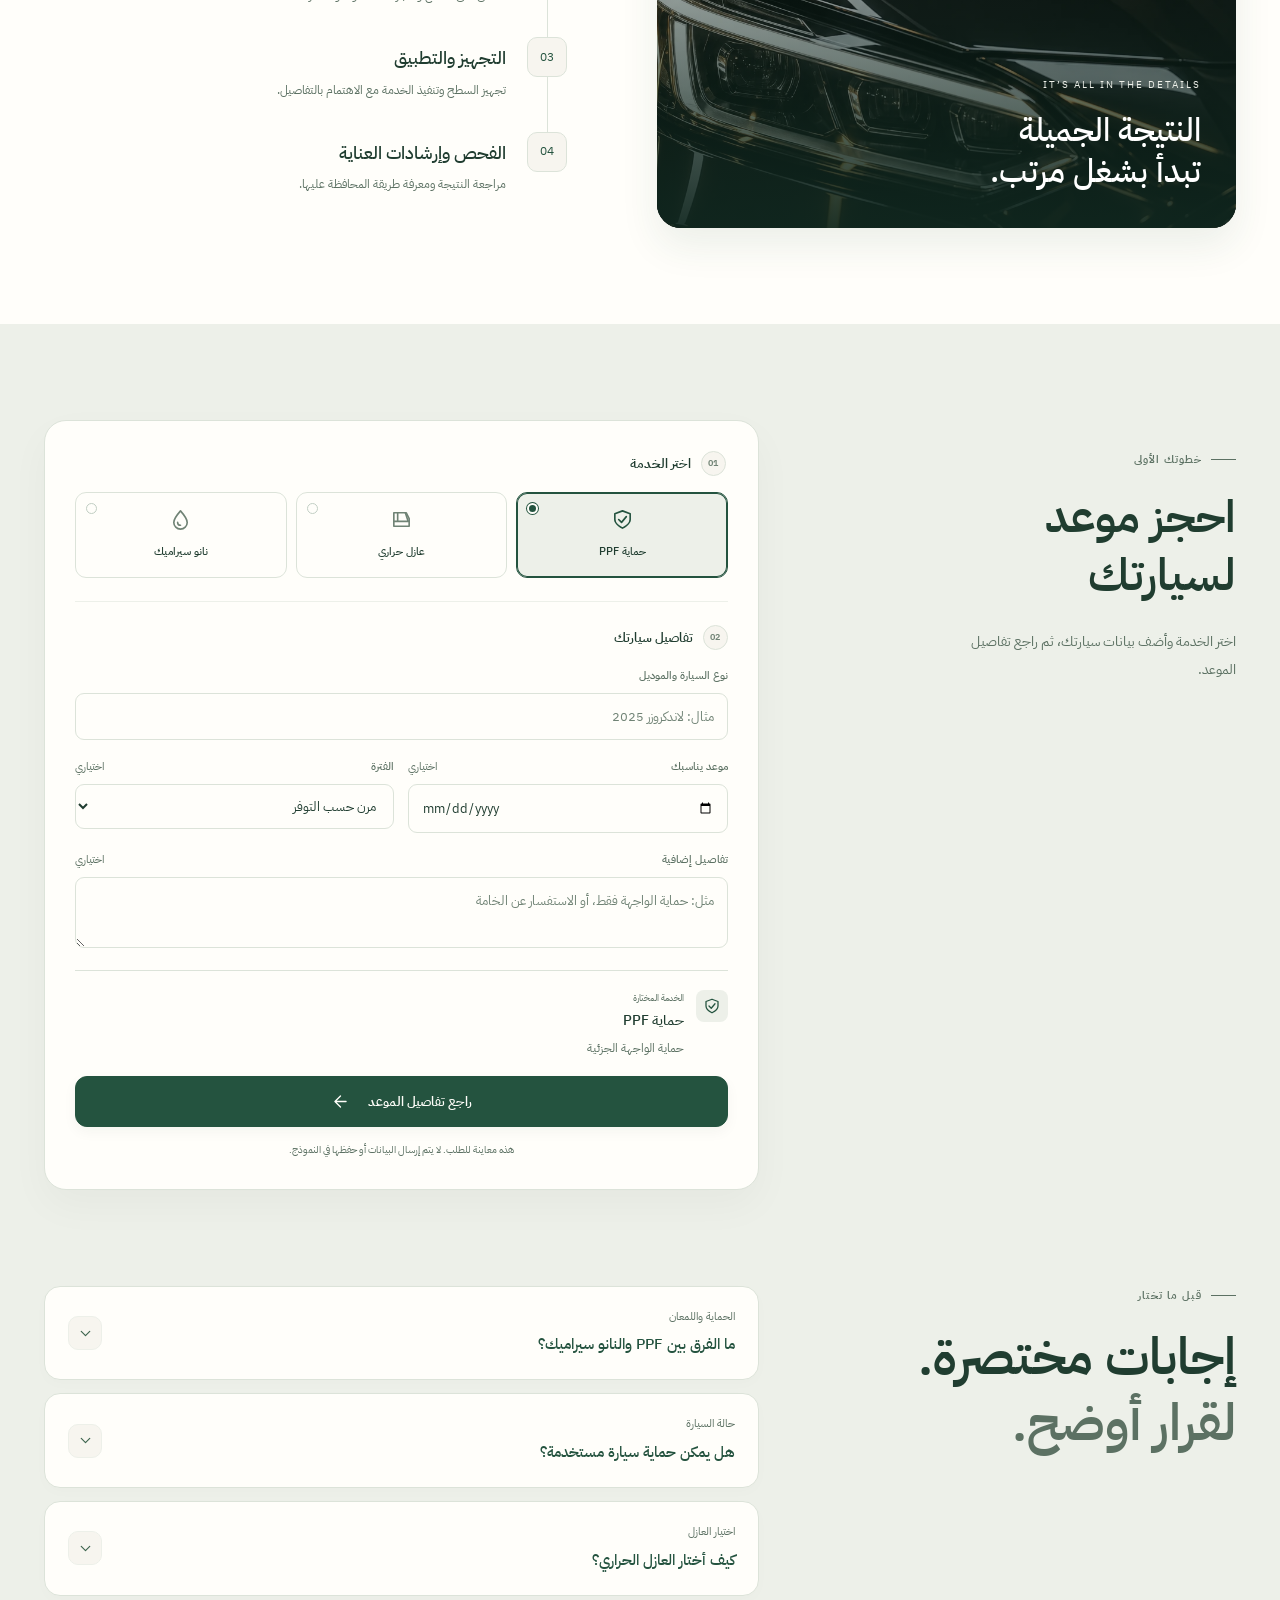
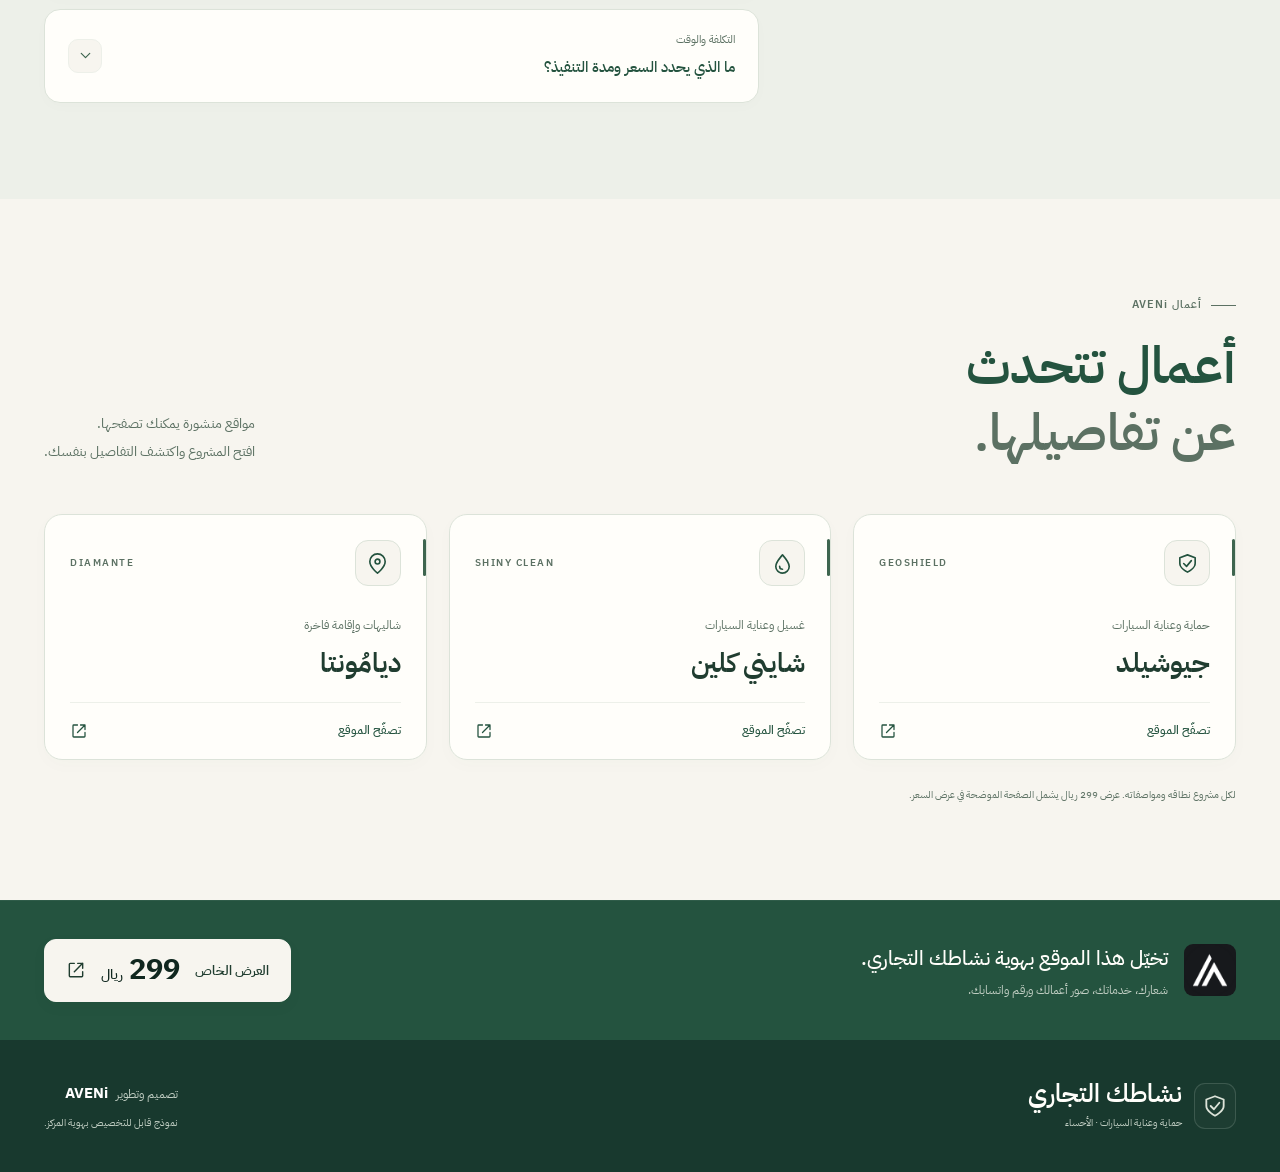
==== commit 549b53ef: "Fix booking summary, anchor offsets, mobile readability and navigation accessibility" ====
--- a/index.html
+++ b/index.html
@@ -1,8 +1,8 @@
-<!doctype html><html lang="ar" dir="rtl"><head><meta charset="utf-8"><meta name="viewport" content="width=device-width,initial-scale=1"><meta name="theme-color" content="#24533f"><meta name="robots" content="noindex,nofollow"><meta name="description" content="حماية PPF والعازل الحراري والنانو سيراميك. نموذج من AVENi لمراكز العناية بالسيارات في الأحساء."><title>نشاطك التجاري | حماية سيارتك، على أصولها</title><link rel="icon" href="assets/aveni-logo.png"><link rel="preconnect" href="https://fonts.googleapis.com"><link rel="preconnect" href="https://fonts.gstatic.com" crossorigin><link href="https://fonts.googleapis.com/css2?family=IBM+Plex+Sans+Arabic:wght@400;500;600;700&display=swap" rel="stylesheet"><link rel="stylesheet" href="assets/studio.css?v=28"><link rel="canonical" href="https://aveni-cmd.github.io/aveni-carcare/"><meta property="og:type" content="website"><meta property="og:locale" content="ar_SA"><meta property="og:site_name" content="AVENi"><meta property="og:title" content="AVENi | موقع يليق بنشاطك — عرض خاص 299 ريال"><meta property="og:description" content="تصفح نموذج الموقع. تخصيص باسم نشاطك وشعارك وخدماتك، مع وسيلة واضحة لطلبات العملاء عبر واتساب."><meta property="og:url" content="https://aveni-cmd.github.io/aveni-carcare/"><meta property="og:image" content="https://aveni-cmd.github.io/aveni-carcare/assets/aveni-share-v1.jpg"><meta property="og:image:type" content="image/jpeg"><meta property="og:image:width" content="1200"><meta property="og:image:height" content="628"><meta property="og:image:alt" content="موقع يليق بنشاطك من AVENi، عرض على كمبيوتر وجوال بسعر 299 ريال"><meta name="twitter:card" content="summary_large_image"><meta name="twitter:title" content="AVENi | موقع يليق بنشاطك"><meta name="twitter:image" content="https://aveni-cmd.github.io/aveni-carcare/assets/aveni-share-v1.jpg"></head><body><svg class="icon-sprite" aria-hidden="true" xmlns="http://www.w3.org/2000/svg"><defs><symbol id="icon-arrow" viewBox="0 0 24 24" fill="none" stroke="currentColor" stroke-width="1.7" stroke-linecap="round" stroke-linejoin="round"><path d="M19 12H5m7-7-7 7 7 7"/></symbol><symbol id="icon-external" viewBox="0 0 24 24" fill="none" stroke="currentColor" stroke-width="1.7" stroke-linecap="round" stroke-linejoin="round"><path d="M14 4h6v6m0-6L10 14"/><path d="M20 14v5a1 1 0 0 1-1 1H5a1 1 0 0 1-1-1V5a1 1 0 0 1 1-1h5"/></symbol><symbol id="icon-check" viewBox="0 0 24 24" fill="none" stroke="currentColor" stroke-width="1.7" stroke-linecap="round" stroke-linejoin="round"><path d="m5 12 4 4L19 6"/></symbol><symbol id="icon-shield" viewBox="0 0 24 24" fill="none" stroke="currentColor" stroke-width="1.7" stroke-linecap="round" stroke-linejoin="round"><path d="m12 3 8 3v6c0 5-8 9-8 9s-8-4-8-9V6l8-3Z"/><path d="m8 12 3 3 5-6"/></symbol><symbol id="icon-window" viewBox="0 0 24 24" fill="none" stroke="currentColor" stroke-width="1.7" stroke-linecap="round" stroke-linejoin="round"><path d="M4 5h13l3 6v8H4V5Z"/><path d="M4 14h16M8 5v9m8-9 3 9"/></symbol><symbol id="icon-drop" viewBox="0 0 24 24" fill="none" stroke="currentColor" stroke-width="1.7" stroke-linecap="round" stroke-linejoin="round"><path d="M12 3S5 11 5 15a7 7 0 0 0 14 0c0-4-7-12-7-12Z"/><path d="M9 15a3 3 0 0 0 3 3"/></symbol><symbol id="icon-pin" viewBox="0 0 24 24" fill="none" stroke="currentColor" stroke-width="1.7" stroke-linecap="round" stroke-linejoin="round"><path d="M20 10c0 6-8 12-8 12S4 16 4 10a8 8 0 1 1 16 0Z"/><circle cx="12" cy="10" r="2.5"/></symbol><symbol id="icon-close" viewBox="0 0 24 24" fill="none" stroke="currentColor" stroke-width="1.7" stroke-linecap="round" stroke-linejoin="round"><path d="m6 6 12 12M18 6 6 18"/></symbol><symbol id="icon-menu" viewBox="0 0 24 24" fill="none" stroke="currentColor" stroke-width="1.7" stroke-linecap="round" stroke-linejoin="round"><path d="M4 6h16M4 12h16M4 18h16"/></symbol><symbol id="icon-chat" viewBox="0 0 24 24" fill="none" stroke="currentColor" stroke-width="1.7" stroke-linecap="round" stroke-linejoin="round"><path d="M20 11a8 8 0 0 1-8 8 9 9 0 0 1-4-1l-5 3 1-6a8 8 0 1 1 16-4Z"/><path d="M8 10h8m-8 4h5"/></symbol><symbol id="icon-car" viewBox="0 0 24 24" fill="none" stroke="currentColor" stroke-width="1.7" stroke-linecap="round" stroke-linejoin="round"><path d="m4 10 2-6h12l2 6M3 10h18v8H3zM5 18v2m14-2v2M6 14h2m8 0h2"/></symbol><symbol id="icon-chevron" viewBox="0 0 24 24" fill="none" stroke="currentColor" stroke-width="1.7" stroke-linecap="round" stroke-linejoin="round"><path d="m6 9 6 6 6-6"/></symbol></defs></svg>
+<!doctype html><html lang="ar" dir="rtl"><head><meta charset="utf-8"><meta name="viewport" content="width=device-width,initial-scale=1,viewport-fit=cover"><meta name="theme-color" content="#24533f"><meta name="robots" content="noindex,nofollow"><meta name="description" content="حماية PPF والعازل الحراري والنانو سيراميك. نموذج من AVENi لمراكز العناية بالسيارات في الأحساء."><title>نشاطك التجاري | حماية سيارتك، على أصولها</title><link rel="icon" href="assets/aveni-logo.png"><link rel="preconnect" href="https://fonts.googleapis.com"><link rel="preconnect" href="https://fonts.gstatic.com" crossorigin><link href="https://fonts.googleapis.com/css2?family=IBM+Plex+Sans+Arabic:wght@400;500;600;700&display=swap" rel="stylesheet"><link rel="stylesheet" href="assets/studio.css?v=29"><link rel="canonical" href="https://aveni-cmd.github.io/aveni-carcare/"><meta property="og:type" content="website"><meta property="og:locale" content="ar_SA"><meta property="og:site_name" content="AVENi"><meta property="og:title" content="AVENi | موقع يليق بنشاطك — عرض خاص 299 ريال"><meta property="og:description" content="تصفح نموذج الموقع. تخصيص باسم نشاطك وشعارك وخدماتك، مع وسيلة واضحة لطلبات العملاء عبر واتساب."><meta property="og:url" content="https://aveni-cmd.github.io/aveni-carcare/"><meta property="og:image" content="https://aveni-cmd.github.io/aveni-carcare/assets/aveni-share-v1.jpg"><meta property="og:image:type" content="image/jpeg"><meta property="og:image:width" content="1200"><meta property="og:image:height" content="628"><meta property="og:image:alt" content="موقع يليق بنشاطك من AVENi، عرض على كمبيوتر وجوال بسعر 299 ريال"><meta name="twitter:card" content="summary_large_image"><meta name="twitter:title" content="AVENi | موقع يليق بنشاطك"><meta name="twitter:image" content="https://aveni-cmd.github.io/aveni-carcare/assets/aveni-share-v1.jpg"></head><body><svg class="icon-sprite" aria-hidden="true" xmlns="http://www.w3.org/2000/svg"><defs><symbol id="icon-arrow" viewBox="0 0 24 24" fill="none" stroke="currentColor" stroke-width="1.7" stroke-linecap="round" stroke-linejoin="round"><path d="M19 12H5m7-7-7 7 7 7"/></symbol><symbol id="icon-external" viewBox="0 0 24 24" fill="none" stroke="currentColor" stroke-width="1.7" stroke-linecap="round" stroke-linejoin="round"><path d="M14 4h6v6m0-6L10 14"/><path d="M20 14v5a1 1 0 0 1-1 1H5a1 1 0 0 1-1-1V5a1 1 0 0 1 1-1h5"/></symbol><symbol id="icon-check" viewBox="0 0 24 24" fill="none" stroke="currentColor" stroke-width="1.7" stroke-linecap="round" stroke-linejoin="round"><path d="m5 12 4 4L19 6"/></symbol><symbol id="icon-shield" viewBox="0 0 24 24" fill="none" stroke="currentColor" stroke-width="1.7" stroke-linecap="round" stroke-linejoin="round"><path d="m12 3 8 3v6c0 5-8 9-8 9s-8-4-8-9V6l8-3Z"/><path d="m8 12 3 3 5-6"/></symbol><symbol id="icon-window" viewBox="0 0 24 24" fill="none" stroke="currentColor" stroke-width="1.7" stroke-linecap="round" stroke-linejoin="round"><path d="M4 5h13l3 6v8H4V5Z"/><path d="M4 14h16M8 5v9m8-9 3 9"/></symbol><symbol id="icon-drop" viewBox="0 0 24 24" fill="none" stroke="currentColor" stroke-width="1.7" stroke-linecap="round" stroke-linejoin="round"><path d="M12 3S5 11 5 15a7 7 0 0 0 14 0c0-4-7-12-7-12Z"/><path d="M9 15a3 3 0 0 0 3 3"/></symbol><symbol id="icon-pin" viewBox="0 0 24 24" fill="none" stroke="currentColor" stroke-width="1.7" stroke-linecap="round" stroke-linejoin="round"><path d="M20 10c0 6-8 12-8 12S4 16 4 10a8 8 0 1 1 16 0Z"/><circle cx="12" cy="10" r="2.5"/></symbol><symbol id="icon-close" viewBox="0 0 24 24" fill="none" stroke="currentColor" stroke-width="1.7" stroke-linecap="round" stroke-linejoin="round"><path d="m6 6 12 12M18 6 6 18"/></symbol><symbol id="icon-menu" viewBox="0 0 24 24" fill="none" stroke="currentColor" stroke-width="1.7" stroke-linecap="round" stroke-linejoin="round"><path d="M4 6h16M4 12h16M4 18h16"/></symbol><symbol id="icon-chat" viewBox="0 0 24 24" fill="none" stroke="currentColor" stroke-width="1.7" stroke-linecap="round" stroke-linejoin="round"><path d="M20 11a8 8 0 0 1-8 8 9 9 0 0 1-4-1l-5 3 1-6a8 8 0 1 1 16-4Z"/><path d="M8 10h8m-8 4h5"/></symbol><symbol id="icon-car" viewBox="0 0 24 24" fill="none" stroke="currentColor" stroke-width="1.7" stroke-linecap="round" stroke-linejoin="round"><path d="m4 10 2-6h12l2 6M3 10h18v8H3zM5 18v2m14-2v2M6 14h2m8 0h2"/></symbol><symbol id="icon-chevron" viewBox="0 0 24 24" fill="none" stroke="currentColor" stroke-width="1.7" stroke-linecap="round" stroke-linejoin="round"><path d="m6 9 6 6 6-6"/></symbol></defs></svg>
 <a class="skip" href="#main">انتقل للمحتوى</a>
 <div class="demo-bar"><a href="offer.html"><img src="assets/aveni-logo.png" width="23" height="23" alt="AVENi"><span>نموذج من <b dir="ltr">AVENi</b></span></a><a href="offer.html">عرض خاص <b>299 ريال</b> <svg class="icon" aria-hidden="true" focusable="false"><use href="#icon-external"></use></svg></a></div>
 <header class="site-header"><div class="container nav"><a class="brand" href="#main"><span class="brand-symbol"><svg class="icon" aria-hidden="true" focusable="false"><use href="#icon-shield"></use></svg></span><span><b data-brand>نشاطك التجاري</b><small>حماية وعناية السيارات</small></span></a><nav id="navigation" aria-label="التنقل الرئيسي"><a href="#services">الخدمات</a><a href="#coverage">حماية PPF</a><a href="#process">طريقة العمل</a><a href="#portfolio">أعمالنا</a></nav><div class="nav-actions"><a href="#booking" class="btn compact">احجز موعد لسيارتك <svg class="icon" aria-hidden="true" focusable="false"><use href="#icon-arrow"></use></svg></a><button class="menu" aria-expanded="false" aria-controls="navigation" aria-label="فتح القائمة"><svg class="icon" aria-hidden="true" focusable="false"><use href="#icon-menu"></use></svg></button></div></div></header>
-<main id="main">
+<main id="main" tabindex="-1">
 <section class="hero"><img src="assets/hero-v7.webp" width="1672" height="941" fetchpriority="high" alt="تركيب فيلم حماية PPF على مقدمة سيارة" class="hero-image"><div class="container hero-layout"><div class="hero-content"><p class="hero-kicker"><span></span> العناية تبدأ من التفاصيل · الأحساء</p><h1>حماية تليق بسيارتك.<br><span>وعناية بكل تفاصيلها.</span></h1><p>للطلاء حمايته. وللمقصورة راحتها.<br>اختر من خدمات PPF والعازل الحراري والنانو سيراميك ما يناسب سيارتك.</p><div class="hero-actions"><a class="btn" href="#services">اكتشف خدماتنا <svg class="icon" aria-hidden="true" focusable="false"><use href="#icon-arrow"></use></svg></a><a class="hero-text-link" href="#booking">احجز موعد لسيارتك <svg class="icon" aria-hidden="true" focusable="false"><use href="#icon-chat"></use></svg></a></div><div class="hero-bottom"><span>ثلاث خدمات. عناية متكاملة.</span><span dir="ltr">CAR CARE / AL AHSA</span></div></div></div></section>
 <div class="service-dock container"><a href="#panel-ppf"><svg class="icon" aria-hidden="true" focusable="false"><use href="#icon-shield"></use></svg><span><b>حماية الطلاء</b><small>PPF</small></span><svg class="icon" aria-hidden="true" focusable="false"><use href="#icon-arrow"></use></svg></a><a href="#panel-tint"><svg class="icon" aria-hidden="true" focusable="false"><use href="#icon-window"></use></svg><span><b>حماية الاجزاء الداخلية</b><small>عازل حراري</small></span><svg class="icon" aria-hidden="true" focusable="false"><use href="#icon-arrow"></use></svg></a><a href="#panel-ceramic"><svg class="icon" aria-hidden="true" focusable="false"><use href="#icon-drop"></use></svg><span><b>لمعان يدوم بالعناية</b><small>نانو سيراميك</small></span><svg class="icon" aria-hidden="true" focusable="false"><use href="#icon-arrow"></use></svg></a></div>
 <section class="services section" id="services"><div class="container"><div class="section-heading"><div><p class="label">عناية تناسب استخدامك</p><h2>ثلاث خدمات.<br><span>عناية تكتمل بالتفاصيل.</span></h2></div><p>حماية الطلاء، حماية الاجزاء الداخلية، لمعان للسيارة.<br>تعرّف على الخدمة المناسبة لاستخدامك.</p></div><div class="service-stage"><article class="service-panel" id="panel-ppf"><div class="service-photo"><img src="assets/ppf-v4.webp" width="1536" height="1024" alt="تركيب فيلم حماية شفاف على هيكل السيارة" loading="lazy"><span class="photo-label" dir="ltr">PAINT PROTECTION FILM</span></div><div class="service-info"><p class="label">حماية PPF</p><h3>الطريق له آثاره.<br>والطلاء له حمايته.</h3><p class="description">فيلم شفاف يغطي الأجزاء التي تختارها من هيكل السيارة، ويساعد على تقليل آثار الحصى والخدوش السطحية.</p><ul class="benefits"><li><svg class="icon" aria-hidden="true" focusable="false"><use href="#icon-check"></use></svg>تغطية كاملة أو مناطق محددة</li><li><svg class="icon" aria-hidden="true" focusable="false"><use href="#icon-check"></use></svg>تشطيب يحافظ على مظهر الطلاء</li></ul><div class="for-you"><span>تناسبك إذا</span><p>للسيارة الجديدة، وكثرة السفر، والمناطق المعرضة لآثار الطريق.</p></div><a href="#booking" class="btn dark" data-service="ppf">اختر حماية PPF <svg class="icon" aria-hidden="true" focusable="false"><use href="#icon-arrow"></use></svg></a></div></article><article class="service-panel" id="panel-tint"><div class="service-photo"><img src="assets/tint-v4.webp" width="1536" height="1024" alt="تركيب العازل الحراري على نافذة السيارة" loading="lazy"><span class="photo-label" dir="ltr">WINDOW FILM</span></div><div class="service-info"><p class="label">عازل حراري</p><h3>راحة المقصورة.<br>في كل مشوار.</h3><p class="description">عناية بزجاج السيارة تساعد على تقليل انتقال حرارة الشمس وتخفيف الوهج، وفق مواصفات الفيلم الذي تختاره.</p><ul class="benefits"><li><svg class="icon" aria-hidden="true" focusable="false"><use href="#icon-check"></use></svg>خيارات بدرجات نفاذية مختلفة</li><li><svg class="icon" aria-hidden="true" focusable="false"><use href="#icon-check"></use></svg>اختيار الأداء المناسب لاستخدامك</li></ul><div class="for-you"><span>تناسبك إذا</span><p>لمن يقضي وقتًا أطول خلف المقود ويريد راحة أكبر داخل المقصورة.</p></div><a href="#booking" class="btn dark" data-service="tint">اختر عازل حراري <svg class="icon" aria-hidden="true" focusable="false"><use href="#icon-arrow"></use></svg></a></div></article><article class="service-panel" id="panel-ceramic"><div class="service-photo"><img src="assets/ceramic-v4.webp" width="1536" height="1024" alt="تطبيق النانو سيراميك على طلاء السيارة" loading="lazy"><span class="photo-label" dir="ltr">CERAMIC COATING</span></div><div class="service-info"><p class="label">نانو سيراميك</p><h3>لمعة تلفت النظر.<br>وعناية يومية أسهل.</h3><p class="description">طبقة تُطبق بعد تجهيز سطح الطلاء، لتعزيز اللمعان وتسهيل التنظيف وتقليل التصاق الماء والأوساخ بحسب المنتج.</p><ul class="benefits"><li><svg class="icon" aria-hidden="true" focusable="false"><use href="#icon-check"></use></svg>إبراز عمق اللون ولمعان الطلاء</li><li><svg class="icon" aria-hidden="true" focusable="false"><use href="#icon-check"></use></svg>غسيل أسهل مع العناية الصحيحة</li></ul><div class="for-you"><span>تناسبك إذا</span><p>لمن يهتم بلمعان سيارته وسهولة المحافظة على مظهرها.</p></div><a href="#booking" class="btn dark" data-service="ceramic">اختر نانو سيراميك <svg class="icon" aria-hidden="true" focusable="false"><use href="#icon-arrow"></use></svg></a></div></article></div></div></section>
@@ -28,10 +28,10 @@
 <path class="door-edge" d="M60 237v40m0 43v39m160-122v40m0 43v39" fill="none" stroke-width="2.5"/>
 </svg></div><div class="coverage-legend"><span><i class="legend-covered"></i>مشمول بالحماية</span><span><i class="legend-uncovered"></i>خارج التغطية</span></div><div class="coverage-caption" aria-live="polite"><span class="coverage-caption-label">الباقة المختارة</span><b id="coverageTitle">حماية الواجهة الجزئية</b><p id="coverageText">٥٠ سم على الكبوت، الصدام الأمامي كامل، نصف الرفارف الأمامية، حواف الأبواب وتحت المقابض.</p></div><small>الرسم توضيحي لنطاق كل باقة، ولا يمثل قياس ٥٠ سم بدقة.</small></div></div></section>
 <section class="process section" id="process"><div class="container process-layout"><div class="process-visual"><img src="assets/final-detail-v23.webp" alt="اللمسات النهائية للعناية بطلاء سيارة سوداء" width="1536" height="1024" loading="lazy"><div><span dir="ltr">IT’S ALL IN THE DETAILS</span><p>النتيجة الجميلة<br>تبدأ بشغل مرتب.</p></div></div><div class="process-content"><p class="label">من المعاينة إلى العناية</p><h2>تفاصيل واضحة.<br><span>من البداية.</span></h2><div class="timeline"><article><span>01</span><div><h3>معاينة السيارة</h3><p>تحديد حالة الطلاء والخدمة المناسبة لاستخدامك.</p></div></article><article><span>02</span><div><h3>اختيار الخامة والتغطية</h3><p>الاتفاق على المنتج والأجزاء المشمولة والسعر.</p></div></article><article><span>03</span><div><h3>التجهيز والتطبيق</h3><p>تجهيز السطح وتنفيذ الخدمة مع الاهتمام بالتفاصيل.</p></div></article><article><span>04</span><div><h3>الفحص وإرشادات العناية</h3><p>مراجعة النتيجة ومعرفة طريقة المحافظة عليها.</p></div></article></div></div></div></section>
-<section id="booking" class="booking section"><div class="container"><div class="booking-heading"><p class="label">خطوتك الأولى</p><h2>احجز موعد لسيارتك</h2><p>اختر الخدمة وأضف بيانات سيارتك، ثم راجع تفاصيل الموعد.</p></div><form id="bookingForm"><fieldset class="booking-services"><legend><span>01</span> اختر الخدمة</legend><div class="booking-choices"><label class="service-choice"><input type="radio" name="service" value="ppf" checked><span><svg class="icon" aria-hidden="true" focusable="false"><use href="#icon-shield"></use></svg><b>حماية PPF</b><i aria-hidden="true"></i></span></label><label class="service-choice"><input type="radio" name="service" value="tint" ><span><svg class="icon" aria-hidden="true" focusable="false"><use href="#icon-window"></use></svg><b>عازل حراري</b><i aria-hidden="true"></i></span></label><label class="service-choice"><input type="radio" name="service" value="ceramic" ><span><svg class="icon" aria-hidden="true" focusable="false"><use href="#icon-drop"></use></svg><b>نانو سيراميك</b><i aria-hidden="true"></i></span></label></div></fieldset><div class="booking-lower"><div class="booking-fields"><p class="field-section"><span>02</span> تفاصيل سيارتك</p><label for="vehicle">نوع السيارة والموديل</label><input id="vehicle" name="vehicle" maxlength="80" placeholder="مثال: لاندكروزر ٢٠٢٥" required autocomplete="off"><div class="field-row"><div><label for="date">موعد يناسبك <small>اختياري</small></label><input id="date" name="date" type="date"></div><div><label for="time">الفترة <small>اختياري</small></label><select id="time" name="time"><option value="">مرن حسب التوفر</option><option>صباحًا</option><option>عصرًا</option><option>مساءً</option></select></div></div><label for="priority">تفاصيل إضافية <small>اختياري</small></label><textarea id="priority" name="priority" maxlength="300" rows="2" placeholder="مثل: حماية الواجهة فقط، أو الاستفسار عن الخامة"></textarea></div><aside class="request-summary"><p class="label">طلبك باختصار</p><div class="summary-service"><span id="selectedIcon"><svg class="icon" aria-hidden="true" focusable="false"><use href="#icon-shield"></use></svg></span><div><small>الخدمة المختارة</small><h3 id="selectedName">حماية PPF</h3></div></div><p>الخطوة التالية: مراجعة تفاصيل طلبك، ثم الاتفاق مع المركز على السعر والتوفر.</p><button type="submit" class="btn full">احجز موعد لسيارتك <svg class="icon" aria-hidden="true" focusable="false"><use href="#icon-arrow"></use></svg></button><span class="demo-note">هذه معاينة للطلب. لا يتم إرسال البيانات أو حفظها في النموذج.</span></aside></div></form></div></section>
-<section class="faq section"><div class="container faq-layout"><div><p class="label">قبل ما تختار</p><h2>إجابات مختصرة.<br><span>لقرار أوضح.</span></h2></div><div class="faq-list"><details><summary><div class="faq-question"><small>الحماية واللمعان</small><strong>ما الفرق بين PPF والنانو سيراميك؟</strong></div><span class="faq-toggle"><svg class="icon" aria-hidden="true" focusable="false"><use href="#icon-chevron"></use></svg></span></summary><p>PPF فيلم يساعد على تقليل آثار الحصى والخدوش السطحية على الأجزاء المغطاة. النانو سيراميك يركز على اللمعان وسهولة التنظيف، ولا يحل محل فيلم الحماية.</p></details><details><summary><div class="faq-question"><small>حالة السيارة</small><strong>هل يمكن حماية سيارة مستخدمة؟</strong></div><span class="faq-toggle"><svg class="icon" aria-hidden="true" focusable="false"><use href="#icon-chevron"></use></svg></span></summary><p>نعم، بعد معاينة حالة الطلاء. قد يحتاج السطح إلى تجهيز أو معالجة قبل التركيب؛ لذلك تُحدد الخطوات المناسبة بعد المعاينة.</p></details><details><summary><div class="faq-question"><small>اختيار العازل</small><strong>كيف أختار العازل الحراري؟</strong></div><span class="faq-toggle"><svg class="icon" aria-hidden="true" focusable="false"><use href="#icon-chevron"></use></svg></span></summary><p>راجع بيانات أداء الفيلم ونفاذية الضوء. درجة اللون وحدها لا تحدد العزل، ويُراجع مع المركز الخيار الملائم قبل التركيب.</p></details><details><summary><div class="faq-question"><small>التكلفة والوقت</small><strong>ما الذي يحدد السعر ومدة التنفيذ؟</strong></div><span class="faq-toggle"><svg class="icon" aria-hidden="true" focusable="false"><use href="#icon-chevron"></use></svg></span></summary><p>نوع السيارة وحالة الطلاء والخامة ونطاق التغطية. تُوضح هذه التفاصيل مع المركز قبل الاتفاق، ويُؤكد الموعد بعد مراجعة التوفر.</p></details></div></div></section>
+<section id="booking" class="booking section"><div class="container"><div class="booking-heading"><p class="label">خطوتك الأولى</p><h2>احجز موعد لسيارتك</h2><p>اختر الخدمة وأضف بيانات سيارتك، ثم راجع تفاصيل الموعد.</p></div><noscript><p class="demo-note">فعّل JavaScript لتجربة اختيار الخدمات ومعاينة طلب الموعد.</p></noscript><form id="bookingForm"><fieldset class="booking-services"><legend><span>01</span> اختر الخدمة</legend><div class="booking-choices"><label class="service-choice"><input type="radio" name="service" value="ppf" checked><span><svg class="icon" aria-hidden="true" focusable="false"><use href="#icon-shield"></use></svg><b>حماية PPF</b><i aria-hidden="true"></i></span></label><label class="service-choice"><input type="radio" name="service" value="tint" ><span><svg class="icon" aria-hidden="true" focusable="false"><use href="#icon-window"></use></svg><b>عازل حراري</b><i aria-hidden="true"></i></span></label><label class="service-choice"><input type="radio" name="service" value="ceramic" ><span><svg class="icon" aria-hidden="true" focusable="false"><use href="#icon-drop"></use></svg><b>نانو سيراميك</b><i aria-hidden="true"></i></span></label></div></fieldset><div class="booking-lower"><div class="booking-fields"><p class="field-section"><span>02</span> تفاصيل سيارتك</p><label for="vehicle">نوع السيارة والموديل</label><input id="vehicle" name="vehicle" maxlength="80" placeholder="مثال: لاندكروزر 2025" required autocomplete="off"><div class="field-row"><div><label for="date">موعد يناسبك <small>اختياري</small></label><input id="date" name="date" type="date"></div><div><label for="time">الفترة <small>اختياري</small></label><select id="time" name="time"><option value="">مرن حسب التوفر</option><option>صباحًا</option><option>عصرًا</option><option>مساءً</option></select></div></div><label for="priority">تفاصيل إضافية <small>اختياري</small></label><textarea id="priority" name="priority" maxlength="300" rows="2" placeholder="مثل: حماية الواجهة فقط، أو الاستفسار عن الخامة"></textarea></div><aside class="request-summary"><p class="label">طلبك باختصار</p><div class="summary-service" aria-live="polite" aria-atomic="true"><span id="selectedIcon"><svg class="icon" aria-hidden="true" focusable="false"><use href="#icon-shield"></use></svg></span><div><small>الخدمة المختارة</small><h3 id="selectedName">حماية PPF</h3><p id="selectedPackage" class="summary-package">حماية الواجهة الجزئية</p></div></div><p>الخطوة التالية: مراجعة تفاصيل طلبك، ثم الاتفاق مع المركز على السعر والتوفر.</p><button type="submit" class="btn full">راجع تفاصيل الموعد <svg class="icon" aria-hidden="true" focusable="false"><use href="#icon-arrow"></use></svg></button><span class="demo-note">هذه معاينة للطلب. لا يتم إرسال البيانات أو حفظها في النموذج.</span></aside></div></form></div></section>
+<section class="faq section"><div class="container faq-layout"><div><p class="label">قبل ما تختار</p><h2>إجابات مختصرة.<br><span>لقرار أوضح.</span></h2></div><div class="faq-list"><details><summary><span class="faq-question"><small>الحماية واللمعان</small><strong>ما الفرق بين PPF والنانو سيراميك؟</strong></span><span class="faq-toggle"><svg class="icon" aria-hidden="true" focusable="false"><use href="#icon-chevron"></use></svg></span></summary><p>PPF فيلم يساعد على تقليل آثار الحصى والخدوش السطحية على الأجزاء المغطاة. النانو سيراميك يركز على اللمعان وسهولة التنظيف، ولا يحل محل فيلم الحماية.</p></details><details><summary><span class="faq-question"><small>حالة السيارة</small><strong>هل يمكن حماية سيارة مستخدمة؟</strong></span><span class="faq-toggle"><svg class="icon" aria-hidden="true" focusable="false"><use href="#icon-chevron"></use></svg></span></summary><p>نعم، بعد معاينة حالة الطلاء. قد يحتاج السطح إلى تجهيز أو معالجة قبل التركيب؛ لذلك تُحدد الخطوات المناسبة بعد المعاينة.</p></details><details><summary><span class="faq-question"><small>اختيار العازل</small><strong>كيف أختار العازل الحراري؟</strong></span><span class="faq-toggle"><svg class="icon" aria-hidden="true" focusable="false"><use href="#icon-chevron"></use></svg></span></summary><p>راجع بيانات أداء الفيلم ونفاذية الضوء. درجة اللون وحدها لا تحدد العزل، ويُراجع مع المركز الخيار الملائم قبل التركيب.</p></details><details><summary><span class="faq-question"><small>التكلفة والوقت</small><strong>ما الذي يحدد السعر ومدة التنفيذ؟</strong></span><span class="faq-toggle"><svg class="icon" aria-hidden="true" focusable="false"><use href="#icon-chevron"></use></svg></span></summary><p>نوع السيارة وحالة الطلاء والخامة ونطاق التغطية. تُوضح هذه التفاصيل مع المركز قبل الاتفاق، ويُؤكد الموعد بعد مراجعة التوفر.</p></details></div></div></section>
 <section id="portfolio" class="portfolio section"><div class="container"><div class="section-heading"><div><p class="label">أعمال AVENi</p><h2>أعمال تتحدث<br><span>عن تفاصيلها.</span></h2></div><p>مواقع منشورة يمكنك تصفحها.<br>افتح المشروع واكتشف التفاصيل بنفسك.</p></div><div class="project-grid"><a class="project project-text" href="https://aveni-cmd.github.io/geoshield/" target="_blank" rel="noopener noreferrer"><div class="project-top"><span class="project-emblem"><svg class="icon" aria-hidden="true" focusable="false"><use href="#icon-shield"></use></svg></span><span class="project-wordmark" dir="ltr">GEOSHIELD</span></div><div class="project-caption"><div><small>حماية وعناية السيارات</small><h3>جيوشيلد</h3></div><span>تصفّح الموقع <svg class="icon" aria-hidden="true" focusable="false"><use href="#icon-external"></use></svg></span></div></a><a class="project project-text" href="https://aveni-cmd.github.io/shiny-clean/" target="_blank" rel="noopener noreferrer"><div class="project-top"><span class="project-emblem"><svg class="icon" aria-hidden="true" focusable="false"><use href="#icon-drop"></use></svg></span><span class="project-wordmark" dir="ltr">SHINY CLEAN</span></div><div class="project-caption"><div><small>غسيل وعناية السيارات</small><h3>شايني كلين</h3></div><span>تصفّح الموقع <svg class="icon" aria-hidden="true" focusable="false"><use href="#icon-external"></use></svg></span></div></a><a class="project project-text" href="https://aveni-cmd.github.io/Diamante/" target="_blank" rel="noopener noreferrer"><div class="project-top"><span class="project-emblem"><svg class="icon" aria-hidden="true" focusable="false"><use href="#icon-pin"></use></svg></span><span class="project-wordmark" dir="ltr">DIAMANTE</span></div><div class="project-caption"><div><small>شاليهات وإقامة فاخرة</small><h3>ديامُونتا</h3></div><span>تصفّح الموقع <svg class="icon" aria-hidden="true" focusable="false"><use href="#icon-external"></use></svg></span></div></a></div><p class="footnote">لكل مشروع نطاقه ومواصفاته. عرض 299 ريال يشمل الصفحة الموضحة في عرض السعر.</p></div></section>
 <section class="aveni-banner"><div class="container"><div class="aveni-sign"><img src="assets/aveni-logo.png" alt="AVENi" width="52" height="52"><div><p>تخيّل هذا الموقع بهوية نشاطك التجاري.</p><span>شعارك، خدماتك، صور أعمالك ورقم واتسابك.</span></div></div><a class="btn" href="offer.html"><span>العرض الخاص</span><span class="offer-button-price"><strong dir="ltr">299</strong><span>ريال</span></span> <svg class="icon" aria-hidden="true" focusable="false"><use href="#icon-external"></use></svg></a></div></section>
 </main><footer><div class="container"><div class="brand"><span class="brand-symbol"><svg class="icon" aria-hidden="true" focusable="false"><use href="#icon-shield"></use></svg></span><span><b data-brand>نشاطك التجاري</b><small>حماية وعناية السيارات · الأحساء</small></span></div><p>تصميم وتطوير <a href="offer.html" dir="ltr">AVENi</a><small>نموذج قابل للتخصيص بهوية المركز.</small></p></div></footer>
 <a class="mobile-cta" href="#booking"><span><svg class="icon" aria-hidden="true" focusable="false"><use href="#icon-car"></use></svg> عناية تناسب سيارتك</span><b>احجز موعد لسيارتك <svg class="icon" aria-hidden="true" focusable="false"><use href="#icon-arrow"></use></svg></b></a>
-<dialog id="messageDialog" aria-labelledby="dialogTitle"><button type="button" class="dialog-close" aria-label="إغلاق"><svg class="icon" aria-hidden="true" focusable="false"><use href="#icon-close"></use></svg></button><p class="label">طلبك جاهز للمراجعة</p><h2 id="dialogTitle">كل التفاصيل،<br><span>في رسالة واحدة.</span></h2><p class="dialog-note">معاينة تجريبية. لم يُرسل طلبك إلى أي مركز.</p><pre id="messagePreview"></pre><button type="button" id="copyRequest" class="btn full">نسخ الطلب <svg class="icon" aria-hidden="true" focusable="false"><use href="#icon-check"></use></svg></button><p id="copyStatus" role="status"></p></dialog><script src="assets/studio.js?v=26" defer></script></body></html>+<dialog id="messageDialog" aria-labelledby="dialogTitle"><button type="button" class="dialog-close" aria-label="إغلاق"><svg class="icon" aria-hidden="true" focusable="false"><use href="#icon-close"></use></svg></button><p class="label">طلبك جاهز للمراجعة</p><h2 id="dialogTitle">كل التفاصيل،<br><span>في رسالة واحدة.</span></h2><p class="dialog-note">معاينة تجريبية. لم يُرسل طلبك إلى أي مركز.</p><pre id="messagePreview" tabindex="0" aria-label="تفاصيل طلب الموعد"></pre><button type="button" id="copyRequest" class="btn full">نسخ الطلب <svg class="icon" aria-hidden="true" focusable="false"><use href="#icon-check"></use></svg></button><p id="copyStatus" role="status"></p></dialog><script src="assets/studio.js?v=29" defer></script></body></html>
--- a/assets/studio.css
+++ b/assets/studio.css
@@ -1,4 +1,5 @@
-:root{--ink:#10271f;--dark:#10271f;--surface:#18392e;--accent:#3e654f;--accent-light:#c1cec3;--paper:#f7f5ef;--muted:#5c7163;--line:#edf0e9;--radius:18px}
+:root{--ink:#203d30;--dark:#10271f;--surface:#18392e;--paper:#f7f5ef;--muted:#5c7163;--line:#dce3d9;--accent:#24533f;--accent-light:#edf0e9;--radius:18px}
+
 *{box-sizing:border-box}html{scroll-behavior:smooth;scroll-padding-top:105px}body{margin:0;background:var(--paper);color:var(--ink);font-family:'Tajawal',Arial,sans-serif;line-height:1.7}h1,h2,h3,p{margin:0}h1,h2,h3{line-height:1.2}h1{font-size:clamp(58px,6.5vw,88px);font-weight:800}h2{font-size:clamp(34px,4vw,52px);font-weight:800}h2>span{color:#708375}h3{font-size:28px;font-weight:800}a{color:inherit;text-decoration:none}button,input,textarea,select{font:inherit}button,a,input,select,textarea,summary{touch-action:manipulation}button,summary{cursor:pointer}button{color:inherit}img{display:block;max-width:100%}button:focus-visible,a:focus-visible,input:focus-visible,select:focus-visible,textarea:focus-visible,summary:focus-visible,[tabindex]:focus-visible{outline:3px solid #5c7163;outline-offset:4px}[hidden]{display:none!important}.container{width:min(1180px,calc(100% - 80px));margin-inline:auto}.section{padding-block:100px}.icon{width:22px;height:22px;flex-shrink:0;display:inline-block;vertical-align:middle}.icon-sprite{position:absolute;width:0;height:0;overflow:hidden}.label{font-size:13px;font-weight:700;letter-spacing:.2px;color:var(--accent);margin-bottom:15px;display:flex;align-items:center;gap:9px}.label:before{content:'';display:inline-block;width:18px;height:2px;background:currentColor}.btn{display:inline-flex;align-items:center;justify-content:center;gap:24px;background:var(--accent);border:1px solid var(--accent);color:white;padding:14px 19px;min-height:54px;border-radius:9px;font-size:16px;font-weight:700;line-height:1.2;transition:background .2s,transform .2s,box-shadow .2s}.btn>.icon{padding:5px;background:#fffefa24;border-radius:50%;width:29px;height:29px}.btn:hover{background:#3e654f;border-color:#3e654f;transform:translateY(-2px);box-shadow:0 8px 22px #5c716332}.btn.dark{background:var(--ink);border-color:var(--ink)}.btn.dark:hover{background:#3e654f}.btn.full{width:100%}.btn.compact{min-height:46px;padding:9px 13px;gap:18px;font-size:14px}.btn.compact>.icon{width:27px;height:27px}.skip{position:fixed;top:10px;left:10px;padding:12px;background:white;z-index:100;transform:translateY(-200%)}.skip:focus{transform:none}
 /* Navigation and opening */
 .demo-bar{display:flex;justify-content:space-between;align-items:center;padding:7px max(40px,calc((100% - 1180px)/2));font-size:11px;background:#10271f;color:#dce3d9;border-bottom:1px solid #fffefa0a;gap:15px}.demo-bar a{display:flex;align-items:center;gap:8px}.demo-bar a:last-child{color:#edf0e9}.demo-bar a:last-child>b{color:#c1cec3}.demo-bar .icon{width:15px;height:15px}.demo-bar img{border-radius:4px}.site-header{position:sticky;top:0;background:#10271ff2;color:white;backdrop-filter:blur(18px);z-index:30;border-bottom:1px solid #fffefa12}.nav{display:flex;justify-content:space-between;align-items:center;gap:25px;padding-block:18px}.brand{display:flex;align-items:center;gap:12px}.brand-symbol{display:grid;place-items:center;width:44px;height:46px;border:1px solid #a5b6aa55;border-radius:11px;background:linear-gradient(145deg,#a5b6aa20,#a5b6aa05);color:#c1cec3}.brand-symbol>.icon{width:26px;height:26px}.brand b{display:block;font-size:25px;line-height:1.15;font-weight:800}.brand small{display:block;font-size:10px;color:#a5b6aa;margin-top:5px}.site-header nav{display:flex;gap:30px;font-size:14px;font-weight:500;color:#dce3d9}.site-header nav a:hover{color:white}.nav-actions{display:flex;align-items:center;gap:9px}.menu{display:none;width:42px;height:42px;border:1px solid #fffefa25;background:#fffefa0c;border-radius:9px;align-items:center;justify-content:center}.hero{position:relative;background:#10271f;color:white;min-height:650px;isolation:isolate;overflow:hidden}.hero:after{content:'';position:absolute;inset:0;z-index:-1;background:linear-gradient(270deg,#10271f 0%,#10271fed 30%,#10271f40 69%,#10271f05 100%),linear-gradient(0deg,#10271fb3,transparent 45%)}.hero-image{position:absolute;inset:0;width:100%;height:100%;object-fit:cover;object-position:42% center;z-index:-2}.hero-layout{min-height:650px;display:flex;align-items:center;padding-block:65px}.hero-content{width:630px;max-width:65%}.hero-kicker{font-size:12px;color:#dce3d9;margin-bottom:22px;display:flex;align-items:center;gap:9px}.hero-kicker>span{width:7px;height:7px;background:#a5b6aa;border-radius:50%;box-shadow:0 0 0 5px #a5b6aa15}.hero h1>span{color:#c1cec3}.hero-content>p:not(.hero-kicker){font-size:17px;color:#c1cec3;line-height:1.9;max-width:430px;margin-top:23px}.hero-actions{display:flex;gap:27px;align-items:center;margin-top:32px}.hero-text-link{display:flex;align-items:center;gap:12px;font-size:15px;border-bottom:1px solid #fffefa55;padding-block:8px}.hero-text-link .icon{color:#c1cec3}.hero-bottom{display:flex;align-items:center;gap:20px;margin-top:40px;padding-top:20px;border-top:1px solid #fffefa25;max-width:420px;font-size:12px;color:#c1cec3}.hero-bottom>span:last-child{font-size:9px;letter-spacing:1.6px;color:#a5b6aa}.hero-stamp{position:absolute;bottom:60px;left:5%;display:flex;align-items:center;gap:15px;color:white;padding:15px 20px;border:1px solid #fffefa40;border-radius:12px;background:#10271f66;backdrop-filter:blur(10px)}.hero-stamp>span{font-size:32px;letter-spacing:2px;font-weight:500;border-left:1px solid #fffefa40;padding-left:15px;line-height:1}.hero-stamp small{font-size:12px;line-height:1.6}.service-dock{display:grid;grid-template-columns:repeat(3,1fr);background:white;border:1px solid var(--line);border-radius:14px;margin-top:-1px;box-shadow:0 14px 30px #18392e0c;position:relative;overflow:hidden}.service-dock>a{display:flex;align-items:center;gap:15px;padding:23px 27px;transition:background .2s}.service-dock>a:hover{background:#f7f5ef}.service-dock>a+a{border-right:1px solid var(--line)}.service-dock>a>.icon:first-child{width:26px;height:26px;color:var(--accent)}.service-dock>a>.icon:last-child{margin-inline-start:auto;background:#f7f5ef;border-radius:50%;padding:6px;width:29px;height:29px;color:#3e654f}.service-dock b{display:block;font-size:16px;font-weight:700}.service-dock small{display:block;color:var(--muted);font-size:11px;margin-top:2px}
@@ -21,7 +22,7 @@
 
 
 /* Reference-led composition: broad service stories, image tiles, compact booking. */
-:root{--ink:#10271f;--dark:#18392e;--surface:#3e654f;--paper:#f7f5ef;--muted:#5c7163;--line:#dce3d9;--accent:#dce3d9;--accent-light:#edf0e9}
+
 html{background:#18392e;scroll-padding-top:100px}body{font-family:'IBM Plex Sans Arabic',Arial,sans-serif;background:var(--paper);line-height:1.8;-webkit-font-smoothing:antialiased}h1,h2,h3{font-weight:600;letter-spacing:-.025em}h1{font-size:clamp(48px,4.6vw,72px);line-height:1.27}h2{font-size:clamp(36px,4vw,58px);line-height:1.3}h2>span{color:#708375}h3{line-height:1.4}.container{width:min(1280px,calc(100% - 88px))}.section{padding-block:112px}.label{font-size:11px;letter-spacing:1px;font-weight:600;color:#5c7163;margin-bottom:18px}.label:before{width:25px;height:1px}.btn,.btn.dark{border-radius:11px;font-size:13px;min-height:51px;padding:13px 21px;gap:18px;background:#3e654f;color:#fffefa;border-color:#3e654f;font-weight:600;box-shadow:none;transition:transform .25s,background .25s,border-color .25s}.btn>.icon{background:transparent;padding:0;width:19px;height:19px;border-radius:0}.btn:hover,.btn.dark:hover{background:#24533f;border-color:#24533f;box-shadow:0 8px 22px #24533f12;transform:translateY(-2px)}.btn.compact{font-size:12px;padding:11px 18px}.btn.compact>.icon{width:17px;height:17px;padding:0}.demo-bar{background:#18392e;color:#a5b6aa;padding-block:8px}.demo-bar a:last-child>b{color:#dce3d9}.site-header{background:#18392ef5;border-bottom-color:#fffefa12}.nav{padding-block:19px}.brand b{font-weight:600}.brand-symbol{border:0;background:transparent;color:#dce3d9;width:35px}.brand small{font-size:10px;color:#a5b6aa}.site-header nav{font-size:12px;gap:30px}.site-header .btn{background:#f7f5ef;border-color:#f7f5ef;color:#10271f}.site-header .btn:hover{background:#fffefa;border-color:#fffefa}.hero,.hero-layout{min-height:680px}.hero-layout{padding-block:75px}.hero-content{max-width:62%;width:680px}.hero h1{font-size:clamp(46px,4.6vw,72px)}.hero h1>span{color:#dce3d9}.hero:after{background:linear-gradient(270deg,#18392ef5 0%,#18392edf 31%,#18392e40 70%,#18392e10),linear-gradient(0deg,#18392e9c,transparent 40%)}.hero-content>p:not(.hero-kicker){font-size:15px;color:#c1cec3;max-width:470px;line-height:2}.hero-kicker{font-size:11px;color:#dce3d9;letter-spacing:.2px}.hero-kicker>span{background:#dce3d9;box-shadow:0 0 0 5px #dce3d910}.hero-actions{gap:23px;flex-wrap:wrap}.hero .btn{background:#f7f5ef;border-color:#f7f5ef;color:#10271f}.hero .btn:hover{background:#fffefa;border-color:#fffefa}.hero-text-link{font-size:12px;gap:12px}.hero-text-link>.icon{color:#dce3d9}.hero-bottom{font-size:10px;border-top-color:#fffefa21}.hero-bottom>span:last-child{font-size:8px}.service-dock{background:transparent;border:0;border-radius:0;gap:14px;margin-top:0;padding-block:28px;box-shadow:none}.service-dock>a{position:relative;overflow:hidden;border:1px solid #fffefa22!important;border-radius:16px;min-height:155px;padding:28px;color:#fffefa;gap:16px;background-position:center;background-size:cover;transition:transform .3s,border-color .3s}.service-dock>a:nth-child(1){background-image:linear-gradient(90deg,#18392ed9,#18392ee8),url('ppf-v4.webp')}.service-dock>a:nth-child(2){background-image:linear-gradient(90deg,#18392ecb,#18392eef),url('tint-v4.webp')}.service-dock>a:nth-child(3){background-image:linear-gradient(90deg,#18392ecb,#18392eef),url('ceramic-v4.webp')}.service-dock>a:after{content:'';position:absolute;right:0;top:28px;bottom:28px;width:2px;background:#dce3d9}.service-dock>a:hover{transform:translateY(-3px);border-color:#dce3d966!important}.service-dock>a>.icon:first-child{color:#dce3d9;width:29px;height:29px}.service-dock>a>.icon:last-child{background:#fffefa0d;color:#c1cec3;border:1px solid #fffefa22}.service-dock b{font-size:17px;font-weight:600}.service-dock small{color:#a5b6aa;font-size:11px;margin-top:6px}body:has(.service-dock){background:linear-gradient(#18392e 0 1000px,#f7f5ef 1000px)}.services{background:#f7f5ef;padding-top:80px}.section-heading{align-items:end;margin-bottom:65px}.section-heading>p{font-size:14px;line-height:2;color:#5c7163;max-width:400px}.service-stage{display:flex;flex-direction:column;gap:85px}.service-panel{display:grid;grid-template-columns:1.12fr .88fr;gap:64px;background:transparent;border:0;box-shadow:none;border-radius:0;min-height:0;align-items:center;scroll-margin-top:110px}.service-panel:nth-child(even){grid-template-columns:.88fr 1.12fr}.service-panel:nth-child(even) .service-photo{order:2}.service-photo{height:auto;aspect-ratio:1.18;min-height:0;border-radius:24px;background:#dce3d9}.service-photo>img{position:static;width:100%;height:100%;object-fit:cover}.service-info{padding:10px 0}.service-info h3{font-size:clamp(28px,3vw,43px);line-height:1.35}.service-info .description{font-size:14px;line-height:2;color:#5c7163}.service-info .label{font-size:11px}.photo-label{background:#24533fb8;border:1px solid #fffefa30;border-radius:8px;font-size:9px;padding:9px 12px;bottom:21px;left:21px}.benefits{font-size:12px;color:#3e654f;margin-block:24px}.benefits .icon{color:#5c7163;width:17px;height:17px}.for-you{border-color:#dce3d9;padding-top:18px;margin-bottom:24px}.for-you>span{font-size:10px;color:#708375}.for-you>p{font-size:12px;color:#5c7163}.coverage{background:#18392e;color:#f7f5ef}.coverage-layout{grid-template-columns:.9fr 1.1fr;gap:95px}.coverage .label{color:#dce3d9}.coverage h2>span{color:#dce3d9}.coverage .section-intro{color:#a5b6aa;font-size:14px;line-height:2}.coverage-options{gap:11px}.coverage-options button{border:1px solid #fffefa16;background:#18392e;border-radius:13px;padding:18px 21px}.coverage-options button[aria-pressed=true]{background:#18392e;border-color:#dce3d97a;box-shadow:inset -3px 0 #dce3d9}.coverage-options button>span{color:#c1cec3}.coverage-options b{font-size:14px;font-weight:500}.coverage-options small{font-size:11px;color:#a5b6aa}.coverage-options button>.icon{background:transparent;border:1px solid #fffefa19;color:#a5b6aa}.coverage-options button[aria-pressed=true]>.icon{background:#dce3d9;color:#3e654f;border-color:#dce3d9}.coverage .btn{background:#f7f5ef;color:#3e654f;border-color:#f7f5ef}.coverage-display{border-radius:26px;background:radial-gradient(ellipse at center,#c1cec314,transparent 70%),#24533f;border-color:#fffefa16;padding:28px 35px}.display-top{color:#a5b6aa;letter-spacing:1.5px;font-size:9px}.display-dot{background:#dce3d9}.car-diagram{height:400px}.paint-zone{fill:#5c7163;stroke:#708375}.car-diagram[data-mode=front] .zone-front,.car-diagram[data-mode=front] .zone-selected,.car-diagram[data-mode=selected] .zone-selected,.car-diagram[data-mode=full] .paint-zone{fill:#dce3d9;stroke:#f7f5ef}.coverage-caption b{font-size:17px;font-weight:500}.coverage-caption p{color:#a5b6aa;font-size:12px}.process{background:#f7f5ef;color:#f7f5ef}.process-layout{gap:90px;grid-template-columns:1.05fr .95fr}.process h2>span{color:#a5b6aa}.process .label{color:#dce3d9}.process-visual{min-height:610px;border-radius:24px}.process-visual span{color:#dce3d9}.process-visual p{font-size:32px;font-weight:500}.timeline article{padding-bottom:30px;gap:21px}.timeline article>span{background:#fffefa04;border-color:#fffefa1c;color:#dce3d9;border-radius:10px}.timeline article:not(:last-child):after{background:#fffefa14}.timeline h3{font-size:18px;font-weight:500}.timeline p{font-size:12px;color:#a5b6aa;line-height:2}.booking{background:#f7f5ef}.booking>.container{display:grid;grid-template-columns:.72fr 1.28fr;gap:75px;align-items:start}.booking-heading{text-align:right;margin:0;padding-top:30px}.booking-heading .label{justify-content:flex-start}.booking-heading h2{font-size:clamp(36px,3.5vw,54px);max-width:310px}.booking-heading>p:last-child{font-size:14px;line-height:2;max-width:300px;color:#5c7163;margin-top:24px}#bookingForm{padding:30px;border:1px solid #dce3d9;border-radius:22px;background:#fffefa;box-shadow:0 15px 40px #3e654f06}.booking-services{padding-bottom:23px;border-color:#edf0e9}.booking-services legend,.field-section{font-size:13px;font-weight:600;margin-bottom:16px}.booking-services legend>span,.field-section>span{background:#f7f5ef;border-color:#dce3d9;color:#708375;font-size:9px}.booking-choices{gap:9px}.service-choice>span{padding:14px 10px;min-height:86px;flex-wrap:wrap;justify-content:center;gap:8px;border-radius:11px;border-color:#dce3d9;position:relative;background:#fffefa}.service-choice>span>.icon{width:23px;height:23px;color:#708375}.service-choice b{font-size:11px;flex-basis:100%;text-align:center;font-weight:500}.service-choice i{position:absolute;top:10px;left:10px;width:11px;height:11px;border-color:#c1cec3}.service-choice>input:checked+span{background:#f7f5ef;border-color:#708375;box-shadow:none}.service-choice>input:checked+span .icon{color:#5c7163}.service-choice>input:checked+span i{background:#5c7163;border:2px solid #fffefa;box-shadow:0 0 0 1px #5c7163}.booking-lower{display:block;padding-top:23px}.booking-fields>label,.field-row label{font-size:11px;color:#708375;font-weight:500}.booking-fields input,.booking-fields select,.booking-fields textarea{border-radius:9px;background:white;border-color:#dce3d9;font-size:13px;min-height:45px;margin-bottom:17px;color:#24533f}.booking-fields input:focus,.booking-fields select:focus,.booking-fields textarea:focus{border-color:#708375}.booking-fields textarea{min-height:70px}.request-summary{display:block;border:0;border-radius:0;border-top:1px solid #dce3d9;background:transparent;padding:19px 0 0;margin-top:22px}.request-summary>.label,.request-summary>p:not(.label){display:none}.summary-service{margin:0 0 17px;gap:12px}.summary-service>span{width:32px;height:32px;border-radius:8px;background:#edf0e9;color:#5c7163}.summary-service>span>.icon{width:18px;height:18px}.summary-service small{font-size:9px;color:#708375}.summary-service h3{font-size:14px;font-weight:500}.request-summary .btn{background:#3e654f;border-color:#3e654f;color:#fffefa;font-size:13px}.request-summary>.demo-note{font-size:10px;line-height:1.9;color:#708375;margin-top:13px;text-align:center}.faq{padding-top:0;background:#f7f5ef}.faq-layout{grid-template-columns:.72fr 1.28fr;gap:75px}.faq-list details{border-color:#dce3d9;padding-block:23px}.faq-list summary{font-size:14px;font-weight:500}.faq-list summary>span{background:#edf0e9;border-color:#dce3d9}.faq-list details>p{font-size:12px;line-height:2;color:#708375}.portfolio{background:#18392e;color:#f7f5ef;border:0}.portfolio .label{color:#dce3d9}.portfolio h2>span{color:#a5b6aa}.portfolio .section-heading>p{color:#a5b6aa}.project-grid{gap:22px}.project{background:#f7f5ef;border:1px solid #fffefa14;border-radius:18px;overflow:hidden;transition:transform .3s,border-color .3s}.project:hover{transform:translateY(-4px);border-color:#dce3d94a}.project-visual{border-radius:0;aspect-ratio:1.35}.project-caption{padding:23px;border:0;display:block}.project-caption h3{font-size:24px;font-weight:500}.project-caption small{color:#a5b6aa;font-size:10px}.project-caption>span{border-top:1px solid #fffefa14;margin-top:19px;padding-top:15px;color:#dce3d9;justify-content:space-between;font-size:11px}.project-open{background:#f7f5ef;color:#3e654f;border-radius:9px;width:33px;height:33px}.footnote{color:#708375;font-size:10px}.aveni-banner{background:#24533f;color:#f7f5ef;padding-block:38px;border-top:1px solid #fffefa0d}.aveni-sign p{font-size:20px;font-weight:500}.aveni-sign span{color:#a5b6aa;font-size:12px}.aveni-banner .btn{background:#f7f5ef;color:#3e654f;border-color:#f7f5ef}footer{background:#18392e;padding-block:40px}footer p>small{color:#708375}.mobile-cta{background:#18392ef5;border-color:#fffefa16}.mobile-cta>b{background:#f7f5ef;color:#3e654f;border-radius:9px}.mobile-cta>span{color:#a5b6aa}.mobile-cta>span>.icon{color:#dce3d9}dialog{background:#f7f5ef;border-color:#dce3d9}dialog h2{font-size:34px}pre{border-color:#dce3d9;background:#fffefa}.dialog-close{border-color:#dce3d9}.offer-nav{background:var(--paper)}.offer-hero h1{font-size:clamp(46px,5vw,74px);font-weight:600}.offer-hero h1>span{color:#5c7163}.offer-hero>p:not(.label){font-size:15px}.offer-photo{border-radius:26px;height:430px}.offer-photo>span{font-size:36px;font-weight:500}.offer-pricing{border-radius:24px;border-color:#dce3d9;background:#fffefa;box-shadow:none;margin-bottom:95px}.price{font-weight:600}.price-block .label,.includes .label{color:#5c7163}.includes>p .icon{color:#5c7163}.includes>p:not(.label){font-size:14px;border-color:#edf0e9}.offer-start{background:#24533f;border:1px solid #fffefa12;color:#f7f5ef;border-radius:24px}.offer-start .label{color:#dce3d9}.offer-start>.btn{background:#f7f5ef;border-color:#f7f5ef;color:#3e654f}.offer-start>p:not(.label){color:#a5b6aa}.offer-start h2{font-size:40px}button:focus-visible,a:focus-visible,input:focus-visible,select:focus-visible,textarea:focus-visible,summary:focus-visible,[tabindex]:focus-visible,.service-choice>input:focus-visible+span{outline-color:#708375}
 @media(min-width:1550px){.hero,.hero-layout{min-height:740px}}
 @media(max-width:1050px){.container{width:calc(100% - 52px)}.service-panel,.service-panel:nth-child(even){gap:40px}.service-info h3{font-size:32px}.service-dock>a{padding:22px 18px;gap:11px}.service-dock b{font-size:14px}.coverage-layout,.process-layout{gap:45px}.booking>.container,.faq-layout{gap:40px;grid-template-columns:.8fr 1.2fr}.booking-choices{gap:7px}#bookingForm{padding:25px}.service-choice b{font-size:10px}.hero-content{max-width:70%}}
@@ -30,7 +31,7 @@
 @media(max-width:355px){.container{width:calc(100% - 28px)}.hero h1{font-size:30px}.service-dock>a{padding-inline:7px}.service-dock b{font-size:10px}.service-dock small{font-size:8px}.service-choice b{font-size:9px}.service-info h3{font-size:28px}.brand small{font-size:7px}.nav-actions .btn{padding-inline:10px}.hero-text-link{font-size:10px}}
 
 /* Forest green, porcelain white, warm milk. */
-:root{--ink:#24533f;--dark:#18392e;--surface:#24533f;--paper:#f7f5ef;--muted:#5c7163;--line:#dce3d9;--accent:#3e654f;--accent-light:#dce3d9}
+
 body{background:#f7f5ef}.label{color:#5c7163}h2>span{color:#708375}.btn,.btn.dark{background:#3e654f;border-color:#3e654f;color:#fffefa;border-radius:12px;box-shadow:0 5px 13px #24533f10}.btn:hover,.btn.dark:hover{background:#24533f;border-color:#24533f;box-shadow:0 9px 22px #24533f20}.demo-bar{background:#18392e;color:#c1cec3}.demo-bar a:last-child>b{color:#edf0e9}.site-header{background:#fffefaf5;border-bottom-color:#edf0e9;box-shadow:0 3px 15px #24533f06;color:#3e654f}.site-header nav{color:#5c7163}.site-header nav a:hover{color:#3e654f}.site-header .btn{background:#3e654f;border-color:#3e654f;color:#fffefa}.site-header .btn:hover{background:#24533f;border-color:#24533f}.brand-symbol{background:#f7f5ef;border:1px solid #dce3d9;border-radius:11px;color:#5c7163;width:42px}.brand small{color:#708375}.menu{background:#f7f5ef;border-color:#dce3d9;color:#5c7163}.hero h1>span{color:#dce3d9}.hero .btn{background:#f7f5ef;border-color:#f7f5ef;color:#24533f}.hero .btn:hover{background:#fffefa;border-color:#fffefa}.hero-text-link .icon{color:#dce3d9}.hero-content>p:not(.hero-kicker){color:#dce3d9}.service-dock>a{box-shadow:0 8px 20px #18392e12;border-color:#dce3d928!important}.service-dock>a:hover{box-shadow:0 12px 26px #18392e20}.service-dock small{color:#c1cec3}.service-photo{box-shadow:0 16px 38px #24533f12;border:1px solid #dce3d988}.service-info .description{color:#5c7163}.benefits{color:#5c7163}.for-you{border-color:#dce3d9}.for-you>p{color:#708375}.coverage-display{box-shadow:0 18px 38px #10271f30}.coverage h2>span{color:#dce3d9}.coverage-options button{background:#24533f;border-color:#dce3d924}.coverage-options button[aria-pressed=true]{background:#3e654f;border-color:#dce3d973;box-shadow:inset -3px 0 #dce3d9}.coverage-options small{color:#c1cec3}.coverage .section-intro{color:#c1cec3}.process{background:#fffefa;color:#24533f}.process .label{color:#5c7163}.process h2>span{color:#708375}.timeline article>span{background:#f7f5ef;border-color:#dce3d9;color:#708375}.timeline article:not(:last-child):after{background:#edf0e9}.timeline p{color:#708375}.process-visual{box-shadow:0 18px 38px #24533f16}.booking{background:#f7f5ef}.booking-heading>p:last-child{color:#5c7163}#bookingForm{border-color:#dce3d9;background:#fffefa;box-shadow:0 18px 45px #24533f0d,inset 0 3px #708375}.booking-fields input,.booking-fields select,.booking-fields textarea{background:#fffefa;border-color:#dce3d9;color:#3e654f}.booking-fields input:focus,.booking-fields select:focus,.booking-fields textarea:focus{box-shadow:0 0 0 3px #70837515}.booking-fields>label,.field-row label{color:#5c7163}.request-summary .btn{background:#3e654f;border-color:#3e654f}.faq{background:#f7f5ef}.faq-list summary>span{background:#fffefa;border-color:#dce3d9;color:#5c7163}.faq-list details>p{color:#708375}.portfolio{background:#f7f5ef;color:#24533f}.portfolio .label{color:#5c7163}.portfolio h2>span{color:#708375}.portfolio .section-heading>p{color:#708375}.project{background:#fffefa;border-color:#dce3d9;box-shadow:0 8px 24px #3e654f08}.project:hover{border-color:#a5b6aa;box-shadow:0 15px 30px #3e654f12}.project-caption small{color:#708375}.project-caption>span{border-color:#edf0e9;color:#5c7163}.project-open{background:#f7f5ef;color:#3e654f;border:1px solid #dce3d9}.footnote{color:#708375}.aveni-sign span{color:#c1cec3}footer .brand-symbol{background:#fffefa06;border-color:#dce3d92a;color:#dce3d9}footer .brand small{color:#c1cec3}.offer-nav .aveni-sign>b{color:#3e654f}.offer-hero h1>span{color:#5c7163}.offer-start{background:#24533f;border-color:#dce3d922}.offer-start>p:not(.label){color:#c1cec3}.offer-start .label{color:#dce3d9}.mobile-cta{background:#24533ff5;border-color:#dce3d92b}.mobile-cta>b{background:#f7f5ef;color:#24533f}.mobile-cta>span{color:#dce3d9}.mobile-cta>span>.icon{color:#dce3d9}
 @media(max-width:800px){.site-header nav{background:#fffefa;border-color:#dce3d9}}
 @media(max-width:600px){.brand-symbol{width:33px;height:36px}.service-photo{box-shadow:0 9px 25px #24533f12}.service-dock>a{box-shadow:none}.hero h1>span{color:#dce3d9}.portfolio .section-heading>p{color:#708375}}
@@ -51,7 +52,7 @@
 @media(max-width:600px){.project-grid{gap:14px}.project-text{padding:21px 21px 0;border-radius:16px}.project-top{margin-bottom:17px}.project-text .project-caption h3{font-size:25px}.project-text .project-caption>span{margin-top:16px;padding-block:15px}.project-wordmark{font-size:10px}.faq-list{gap:12px}.faq-list summary{padding:18px;gap:12px}.faq-question strong{font-size:14px}.faq-question small{font-size:10px}.faq-list details>p{margin-inline:18px;padding-bottom:19px;font-size:13px}.faq-list summary>.faq-toggle{width:32px;height:32px}}
 
 /* Shared visual system across demo, booking, coverage and offer. */
-:root{--ink:#203d30;--dark:#10271f;--surface:#18392e;--paper:#f7f5ef;--muted:#5c7163;--line:#dce3d9;--accent:#24533f;--accent-light:#edf0e9}
+
 h1,h2,h3{letter-spacing:0}body{color:var(--ink)}.hero,.coverage,footer,.aveni-banner,.offer-start{color:#fffefa}
 .hero h1>span,.coverage h2>span{color:#f7f5ef}.hero-kicker>span,.display-dot{background:#edf0e9}.hero-kicker>span{box-shadow:0 0 0 5px #ffffff0d}.hero-content>p:not(.hero-kicker),.coverage .section-intro,.coverage-caption p,.offer-start>p:not(.label){color:#c1cec3}.hero-text-link,.hero-text-link .icon{color:#f7f5ef}
 .section-heading>p,.service-info .description,.for-you>p,.timeline p,.booking-heading>p:last-child,.faq-list details>p,.portfolio .section-heading>p{color:#5c7163}
@@ -96,3 +97,66 @@
 .site-header .brand{min-width:0}.site-header .brand>span:last-child{min-width:0}.site-header .brand b{font-size:22px;line-height:1.3}
 @media(max-width:600px){.site-header .brand{gap:6px;flex:1}.site-header .brand b{font-size:17px;max-width:110px}.site-header .brand-symbol{flex-shrink:0;width:30px}.site-header .brand small{font-size:7px}}
 @media(max-width:360px){.site-header .brand-symbol{display:none}.site-header .brand b{font-size:15px}}
+
+/* Audit fixes: one anchor offset, readable controls and consistent question cards. */
+html{scroll-padding-top:calc(var(--header-height,88px) + 12px)}
+.service-panel,.service-panel:nth-child(even){scroll-margin-top:0}
+#main{outline:none}
+.site-header .nav-actions{flex-shrink:0}
+.site-header .brand b{overflow-wrap:anywhere}
+.site-header nav a{padding-block:8px}
+.menu{min-width:44px;min-height:44px;flex-shrink:0}
+.site-header .btn.compact{min-height:44px}
+.service-panel>* , .coverage-layout>*,.process-layout>*,.booking>.container>*,.faq-layout>*{min-width:0}
+.faq-question{display:block;flex:1}
+.faq-list summary>.faq-question{width:auto;height:auto;display:block;background:none;border:0;border-radius:0;color:inherit}
+.faq-question small,.project-text .project-caption small,.for-you>span,.brand small{color:#5c7163}
+.summary-package{margin:6px 0 0;font-size:12px;line-height:1.7;color:#5c7163}
+.summary-service h3{line-height:1.6}
+.request-summary .summary-service{align-items:flex-start}
+.coverage-legend{flex-wrap:wrap}
+.legend-uncovered{background:#c5cec8}
+.aveni-sign>div{min-width:0}
+.aveni-sign p,.offer-start h2{overflow-wrap:break-word}
+.offer-pricing,.price-block,.includes{min-width:0}
+.offer-pricing .price{font-variant-numeric:tabular-nums;white-space:nowrap}
+pre{overflow-wrap:anywhere;word-break:normal;user-select:text;-webkit-user-select:text}
+body.dialog-open{overflow:hidden}
+dialog{overscroll-behavior:contain;max-height:calc(100dvh - 32px)}
+.dialog-close{width:44px;height:44px;top:12px;left:12px}
+dialog>.label{padding-inline-end:34px}
+.mobile-cta{padding-bottom:calc(12px + env(safe-area-inset-bottom))}
+.mobile-cta>b{min-height:44px}
+@media(max-width:1000px){
+ .site-header nav{display:none;position:absolute;top:100%;inset-inline:0;background:#fffefa;border-bottom:1px solid #dce3d9;padding:16px 24px;flex-direction:column;gap:4px;max-height:calc(100dvh - var(--header-height,88px));overflow-y:auto;box-shadow:0 12px 24px #10271f12}
+ .site-header nav.open{display:flex}.menu{display:flex}.site-header nav a{min-height:44px;display:flex;align-items:center}
+}
+@media(max-width:800px){
+ .coverage-layout{grid-template-columns:minmax(0,1fr);gap:32px}
+ .coverage-display{width:100%;max-width:580px;justify-self:center}
+ .service-panel,.service-panel:nth-child(even){grid-template-columns:minmax(0,1fr) minmax(0,1fr)}
+}
+@media(max-width:600px){
+ .site-header .brand b{font-size:16px;max-width:112px;line-height:1.35}
+ .site-header .brand small{font-size:9px;line-height:1.6;max-width:112px}
+ .site-header .brand-symbol{display:none}
+ .nav{gap:8px}.nav-actions{gap:6px}.btn.compact{font-size:11px;padding-inline:10px;gap:7px}
+ .hero-actions{gap:14px}.hero-text-link{font-size:13px;min-height:44px}
+ .service-choice b{font-size:12px}.service-choice>span{min-height:92px;padding-inline:5px}
+ .booking-services legend,.field-section{font-size:14px}
+ .summary-service h3{font-size:16px}.summary-service small{font-size:11px}
+ .service-dock small{font-size:10px}.photo-label{font-size:10px}
+ .includes>p:not(.label),.offer-start>p:not(.label){font-size:14px;line-height:1.9}
+ .request-summary>.demo-note,.footnote{font-size:12px}
+ .faq-question small{font-size:11px}.faq-question strong{font-size:15px}
+ .faq-list details>p{font-size:14px}
+ .aveni-sign p{font-size:18px;line-height:1.7}.aveni-sign span{font-size:12px}
+ .offer-start h2{font-size:28px;line-height:1.5}
+ .mobile-cta{gap:10px}.mobile-cta>b{font-size:12px;gap:8px;padding-inline:12px}
+ body:has(.mobile-cta){padding-bottom:calc(84px + env(safe-area-inset-bottom))}
+}
+@media(max-width:360px){
+ .nav-actions .btn>.icon{display:none}.nav-actions .btn{padding-inline:8px;font-size:10px}
+ .mobile-cta>span{font-size:10px;gap:5px}.mobile-cta>span>.icon{width:17px}
+ .service-choice b{font-size:11px}.service-dock b{font-size:11px}
+}
